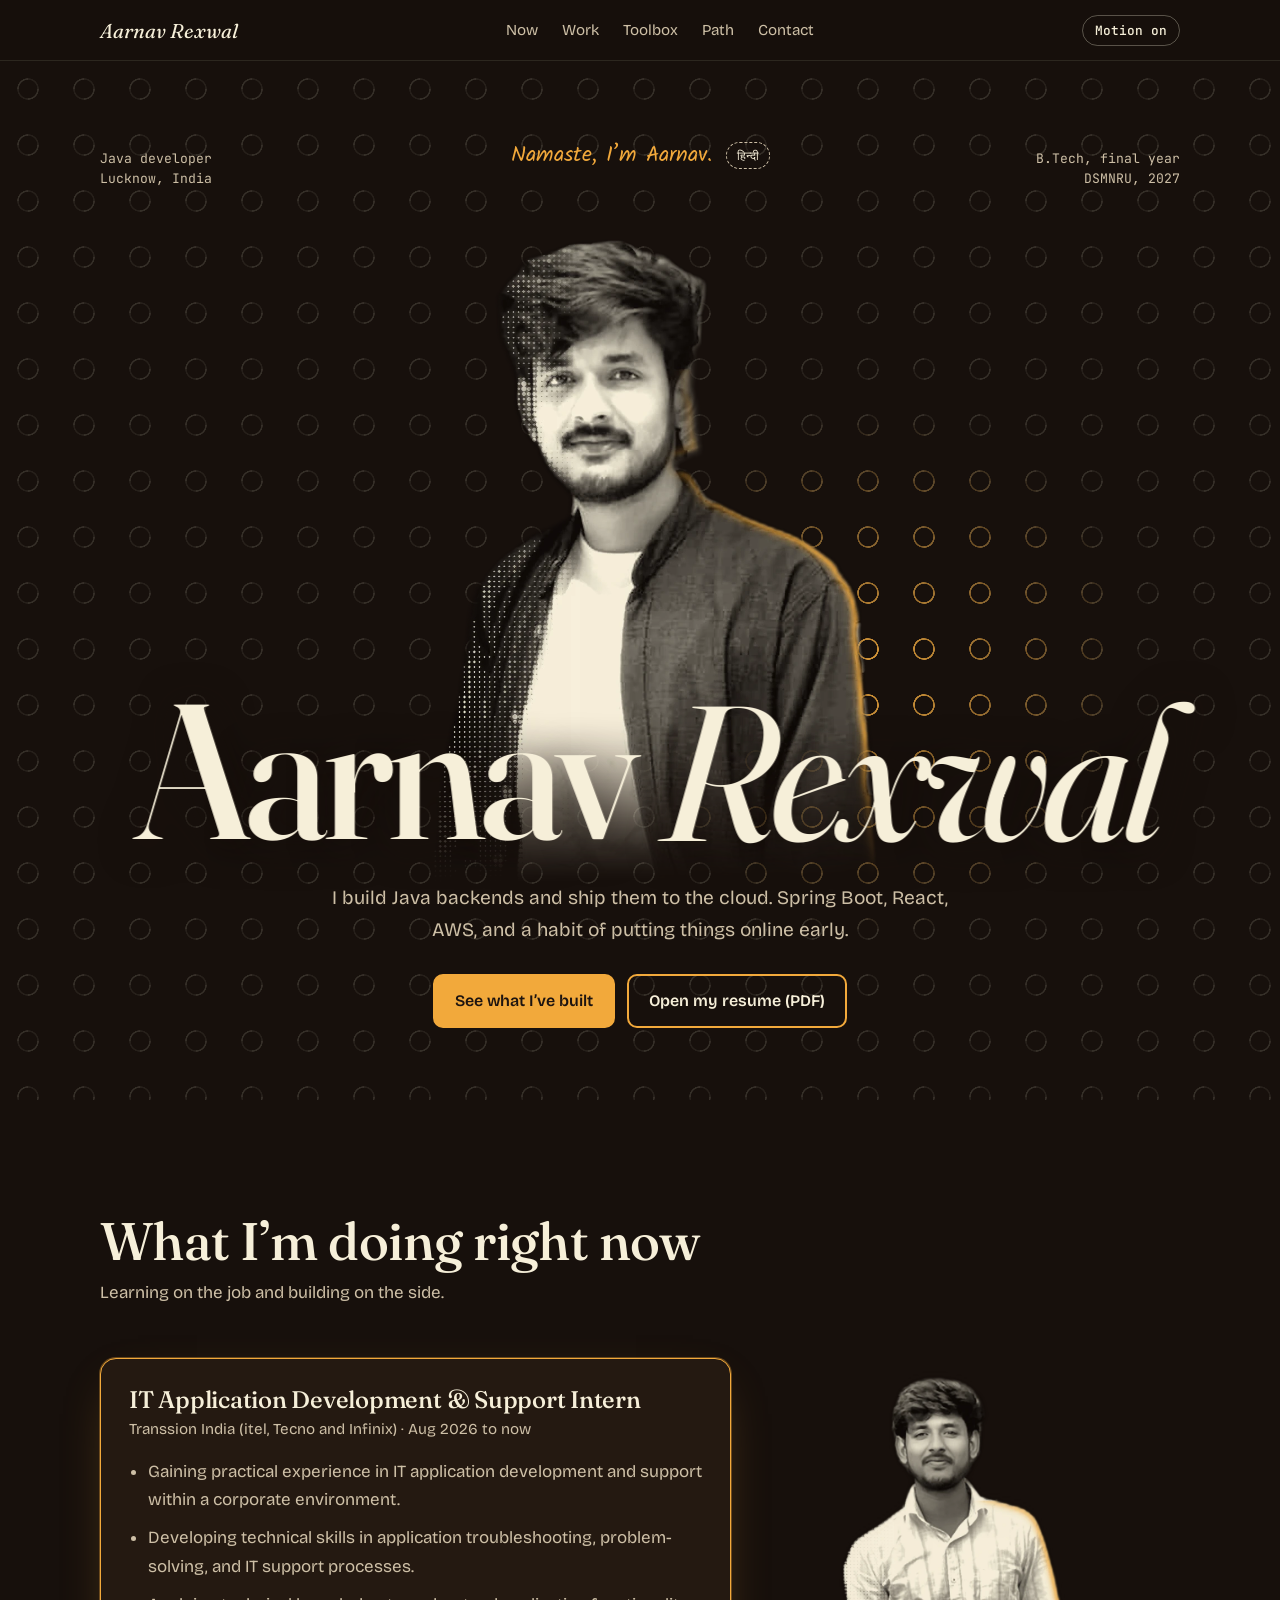
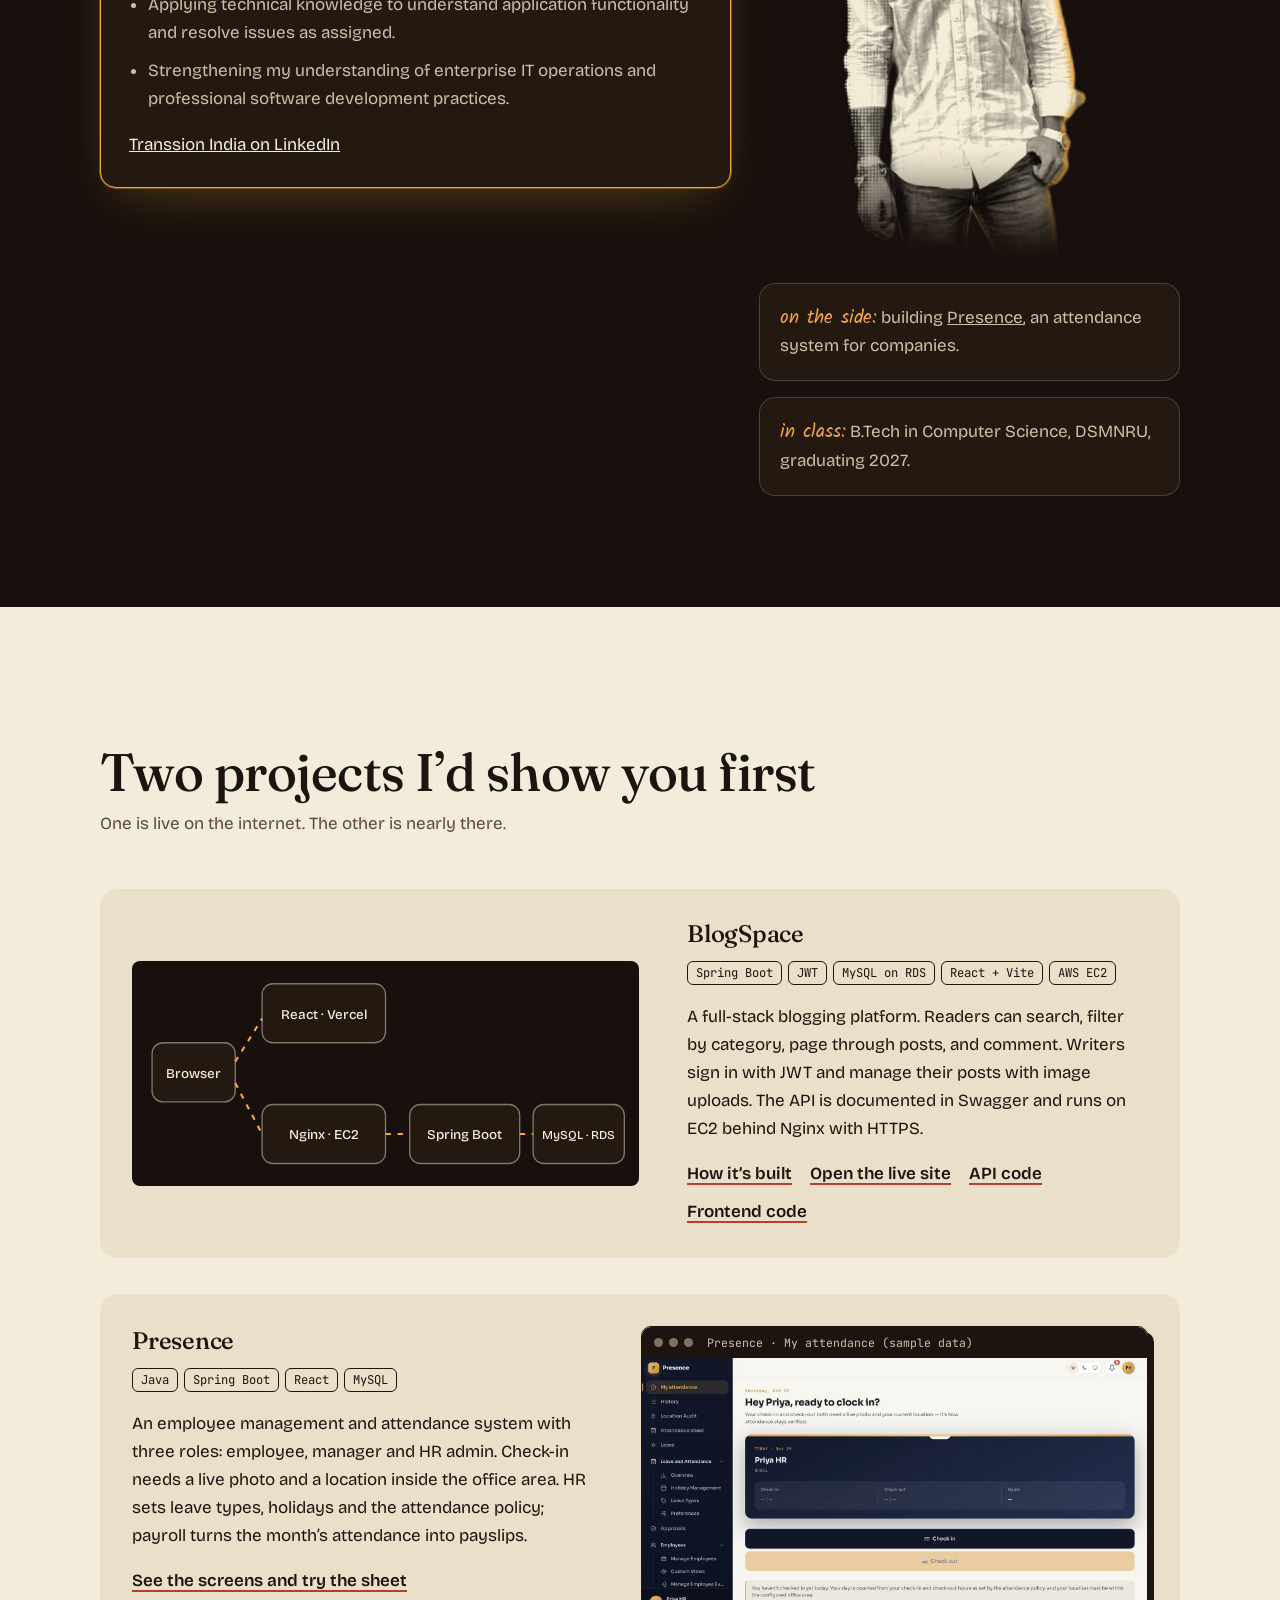
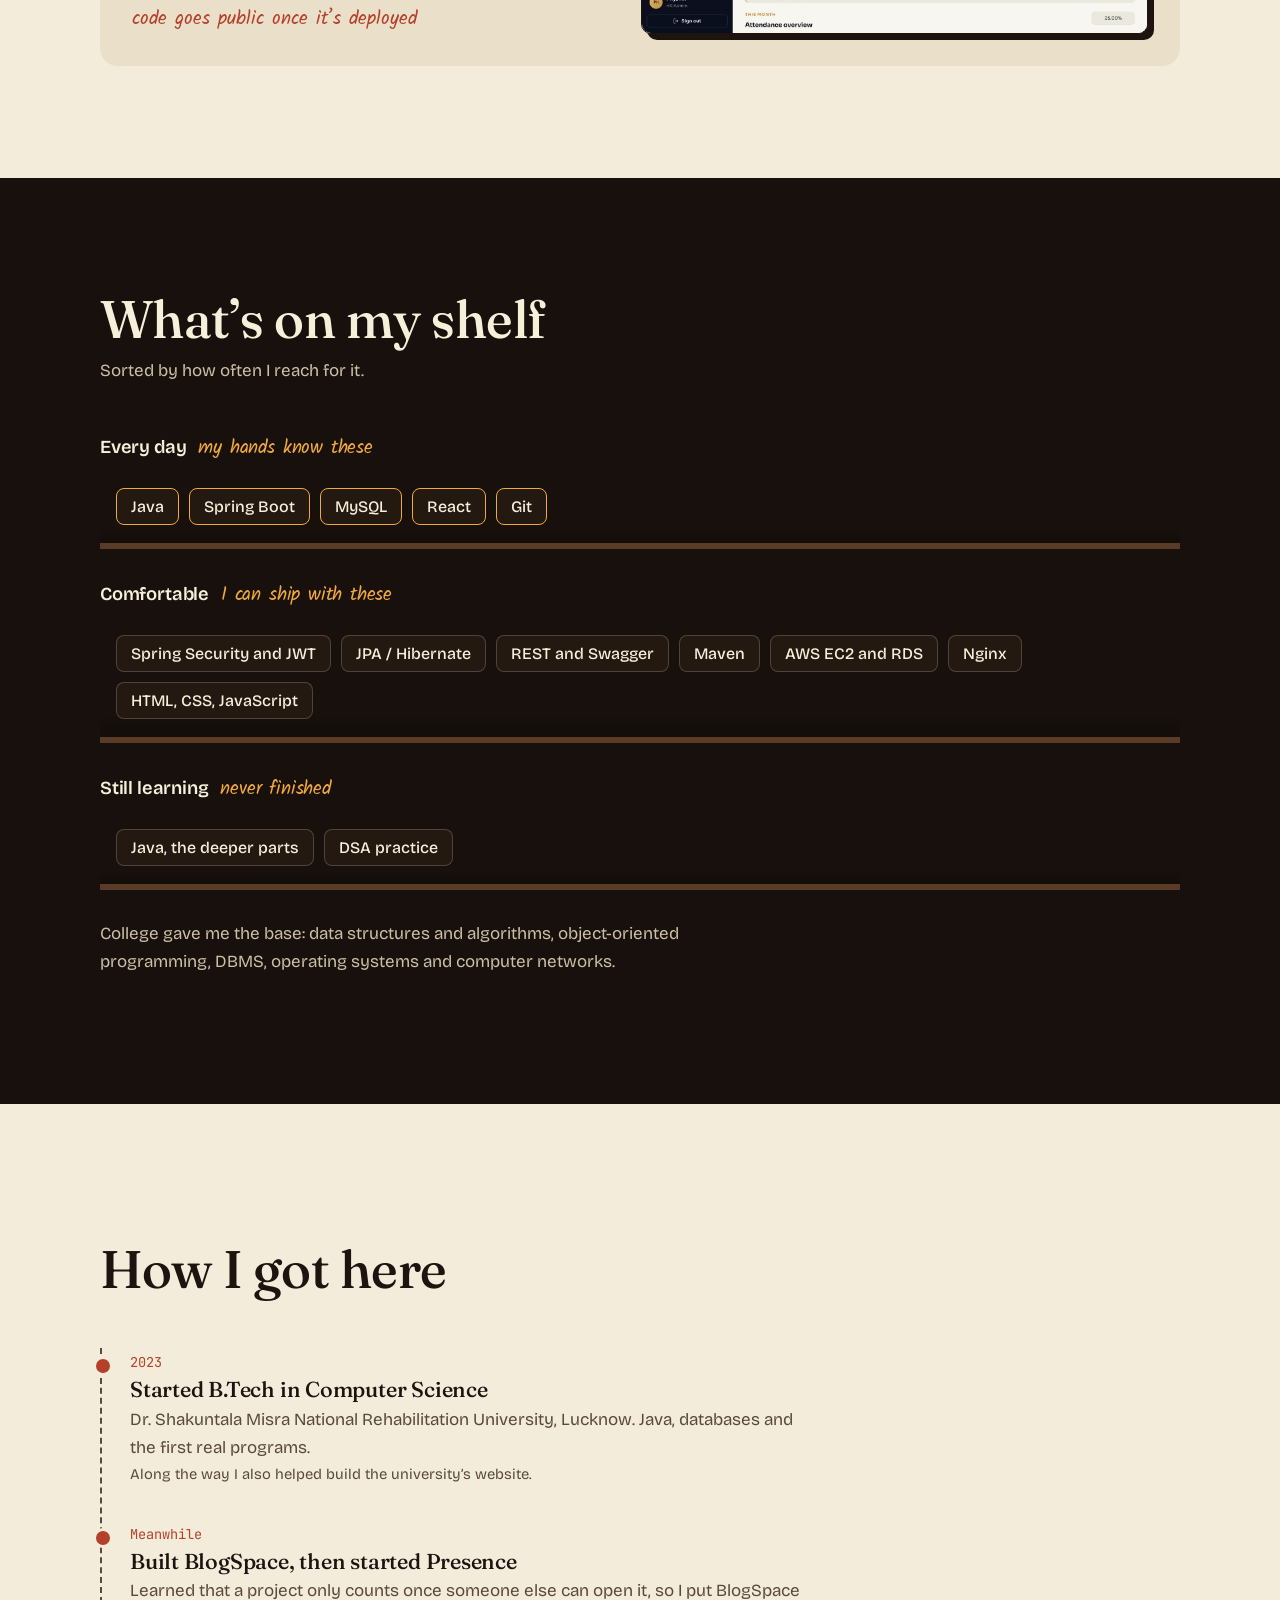
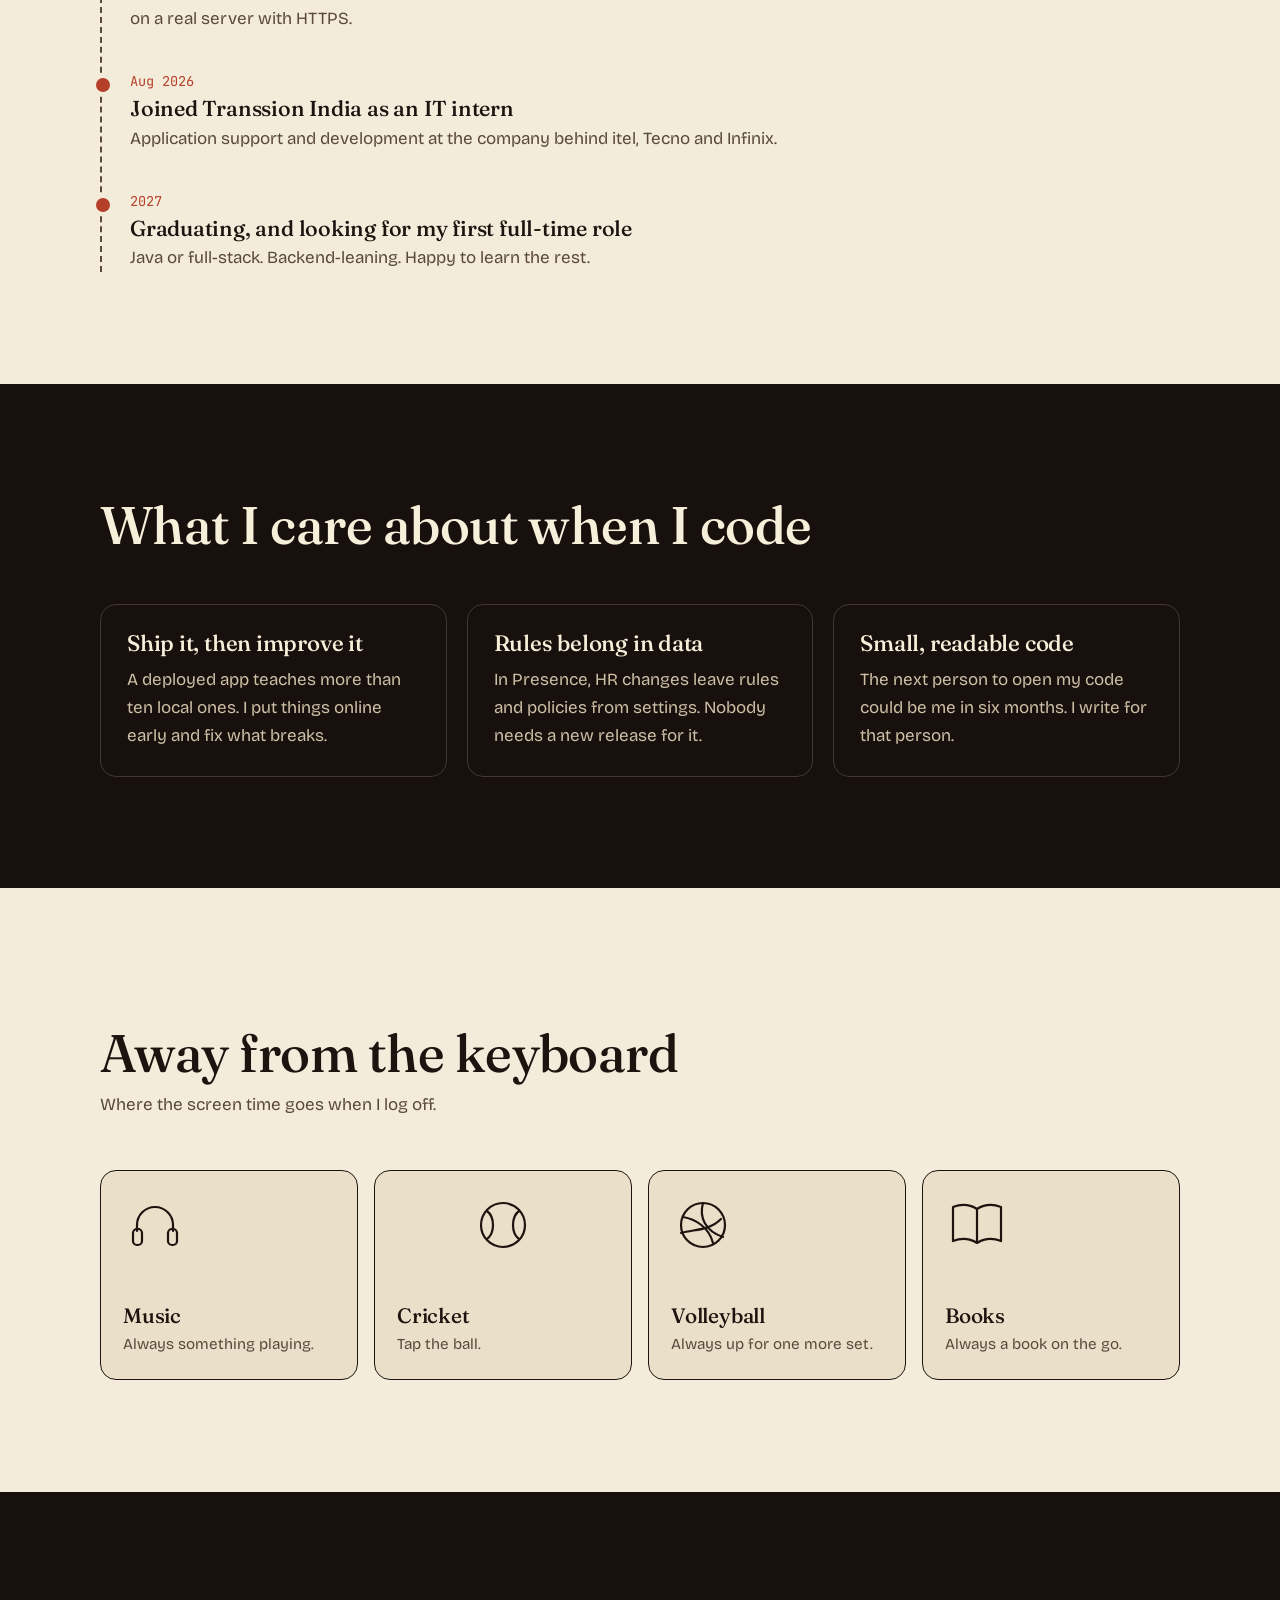
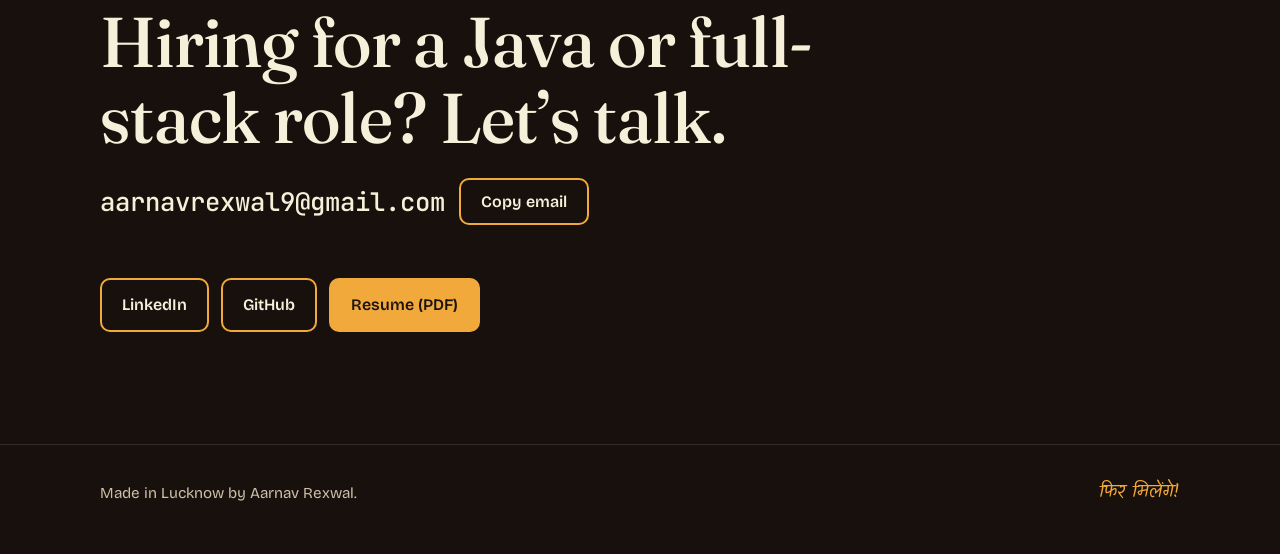
==== index.html @ 5008a2eb "Initial portfolio commit" ====
<!doctype html>
<html lang="en">
<head>
<meta charset="utf-8">
<meta name="viewport" content="width=device-width,initial-scale=1,viewport-fit=cover">
<title>Aarnav Rexwal, Java Developer</title>
<meta name="description" content="Aarnav Rexwal is a Java and Spring Boot developer from Lucknow. He builds full-stack apps, deploys them on AWS, and is interning at Transsion India.">
<meta name="theme-color" content="#17100C">
<meta property="og:title" content="Aarnav Rexwal, Java Developer">
<meta property="og:description" content="Java, Spring Boot and React. Builds things, then deploys them.">
<meta property="og:type" content="website">
<link rel="icon" href="assets/favicon.svg" type="image/svg+xml">
<link rel="preconnect" href="https://fonts.googleapis.com">
<link rel="preconnect" href="https://fonts.gstatic.com" crossorigin>
<link rel="stylesheet" href="https://fonts.googleapis.com/css2?family=Fraunces:ital,opsz,wght@0,9..144,400;0,9..144,500;0,9..144,600;1,9..144,400;1,9..144,500&family=Bricolage+Grotesque:opsz,wght@12..96,400;12..96,500;12..96,600&family=JetBrains+Mono:wght@400;500&family=Kalam:wght@400;700&family=Tiro+Devanagari+Hindi&display=swap">
<link rel="stylesheet" href="assets/css/style.css">
</head>
<body>
<a class="skip" href="#main">Skip to content</a>
<header class="nav">
  <div class="wrap">
    <a class="brand" href="#top">Aarnav Rexwal</a>
    <nav aria-label="Main"><ul>
      <li><a class="l" href="#now">Now</a></li>
      <li><a class="l" href="#work">Work</a></li>
      <li><a class="l" href="#toolbox">Toolbox</a></li>
      <li><a class="l" href="#path">Path</a></li>
      <li><a class="l" href="#contact">Contact</a></li>
    </ul></nav>
    <button class="switch" type="button" aria-pressed="false">Motion on</button>
  </div>
</header>

<main id="main">
<section class="hero" id="top">
  <div class="jaali" aria-hidden="true"></div>
  <div class="hero-in wrap">
    <p class="side l-side">Java developer<br>Lucknow, India</p>
    <p class="side r-side">B.Tech, final year<br>DSMNRU, 2027</p>
    <div class="greet">
      <span class="hand" id="greet" lang="en">Namaste, I’m Aarnav.</span>
      <button class="lang" type="button" aria-label="Switch greeting to Hindi">हिन्दी</button>
    </div>
    <div class="portrait"><img src="assets/img/hero.webp" width="1000" height="1300" alt="Black-and-gold portrait of Aarnav Rexwal, half in halftone dots" fetchpriority="high"></div>
    <h1 class="bigname"><span>Aarnav</span> <em>Rexwal</em></h1>
    <p class="lede">I build Java backends and ship them to the cloud. Spring Boot, React, AWS, and a habit of putting things online early.</p>
    <div class="cta">
      <a class="btn" href="#work">See what I’ve built</a>
      <a class="btn ghost" href="assets/Aarnav_Rexwal_Resume.pdf" target="_blank" rel="noopener">Open my resume (PDF)</a>
    </div>
  </div>
</section>

<section class="sec" id="now" aria-labelledby="now-h">
  <div class="wrap">
    <div class="sec-head rv"><h2 id="now-h">What I’m doing right now</h2><p>Learning on the job and building on the side.</p></div>
    <div class="now-grid">
      <article class="card hl rv">
        <h3>IT Application Development &amp; Support Intern</h3>
        <p class="meta">Transsion India (itel, Tecno and Infinix) · Aug 2026 to now</p>
        <ul>
          <li>Gaining practical experience in IT application development and support within a corporate environment.</li>
          <li>Developing technical skills in application troubleshooting, problem-solving, and IT support processes.</li>
          <li>Applying technical knowledge to understand application functionality and resolve issues as assigned.</li>
          <li>Strengthening my understanding of enterprise IT operations and professional software development practices.</li>
        </ul>
        <p style="margin:18px 0 0"><a href="https://www.linkedin.com/company/transsion-india/posts/" target="_blank" rel="noopener">Transsion India on LinkedIn</a></p>
      </article>
      <div class="small-notes">
        <figure class="photo-frame rv"><img src="assets/img/standing.webp" width="900" height="1206" loading="lazy" alt="Black-and-gold portrait of Aarnav in a white striped shirt, half in halftone dots"></figure>
        <div class="card rv"><p><span class="hand">on the side:</span> building <a href="work/presence.html">Presence</a>, an attendance system for companies.</p></div>
        <div class="card rv"><p><span class="hand">in class:</span> B.Tech in Computer Science, DSMNRU, graduating 2027.</p></div>
      </div>
    </div>
  </div>
</section>

<div class="edge" aria-hidden="true"></div>
<section class="sec paper" id="work" aria-labelledby="work-h" style="margin-top:-24px;padding-top:calc(clamp(64px,9vw,112px) + 24px)">
  <div class="wrap">
    <div class="sec-head rv"><h2 id="work-h">Two projects I’d show you first</h2><p>One is live on the internet. The other is nearly there.</p></div>
    <div class="work-list">
      <article class="proj rv">
        <div class="shot"><div class="diagram">
          <svg viewBox="0 0 360 150" role="img" aria-label="Request path: browser to Vercel, then Nginx on EC2, Spring Boot, MySQL on RDS" class="mini">
            <style>.mn rect{fill:#241911;stroke:#F6EFD9;stroke-opacity:.45}.mn text{fill:#F6EFD9;font:500 10px 'Bricolage Grotesque',sans-serif;text-anchor:middle}.mw{stroke:#F2A93B;stroke-width:1.6;fill:none;stroke-dasharray:4 5}</style>
            <g class="mn"><rect x="6" y="52" width="62" height="44" rx="8"/><text x="37" y="78">Browser</text>
            <rect x="88" y="8" width="92" height="44" rx="8"/><text x="134" y="34">React · Vercel</text>
            <rect x="88" y="98" width="92" height="44" rx="8"/><text x="134" y="124">Nginx · EC2</text>
            <rect x="198" y="98" width="82" height="44" rx="8"/><text x="239" y="124">Spring Boot</text>
            <rect x="290" y="98" width="68" height="44" rx="8"/><text x="324" y="124" style="font-size:9px">MySQL · RDS</text></g>
            <path class="mw" d="M68 66 L88 34 M68 82 L88 120 M180 120 L198 120 M280 120 L290 120"/>
          </svg></div></div>
        <div>
          <h3>BlogSpace</h3>
          <ul class="tags"><li>Spring Boot</li><li>JWT</li><li>MySQL on RDS</li><li>React + Vite</li><li>AWS EC2</li></ul>
          <p>A full-stack blogging platform. Readers can search, filter by category, page through posts, and comment. Writers sign in with JWT and manage their posts with image uploads. The API is documented in Swagger and runs on EC2 behind Nginx with HTTPS.</p>
          <div class="links"><a href="work/blogspace.html">How it’s built</a><a href="https://blog-app-frontend-chi-brown.vercel.app/" target="_blank" rel="noopener">Open the live site</a><a href="https://github.com/AarnavRexwal/Blog-app-apis" target="_blank" rel="noopener">API code</a><a href="https://github.com/AarnavRexwal/blog-app-frontend" target="_blank" rel="noopener">Frontend code</a></div>
        </div>
      </article>
      <article class="proj rv">
        <div class="shot"><div class="browser"><div class="bar"><i></i><i></i><i></i><span>Presence · My attendance (sample data)</span></div><img src="assets/img/presence-checkin.webp" width="1600" height="870" loading="lazy" alt="Presence attendance app: a dark navy check-in card with Check in and Check out buttons"></div></div>
        <div>
          <h3>Presence</h3>
          <ul class="tags"><li>Java</li><li>Spring Boot</li><li>React</li><li>MySQL</li></ul>
          <p>An employee management and attendance system with three roles: employee, manager and HR admin. Check-in needs a live photo and a location inside the office area. HR sets leave types, holidays and the attendance policy; payroll turns the month’s attendance into payslips.</p>
          <div class="links"><a href="work/presence.html">See the screens and try the sheet</a></div>
          <p class="hand" style="margin:12px 0 0">code goes public once it’s deployed</p>
        </div>
      </article>
    </div>
  </div>
</section>

<section class="sec" id="toolbox" aria-labelledby="tb-h">
  <div class="wrap">
    <div class="sec-head rv"><h2 id="tb-h">What’s on my shelf</h2><p>Sorted by how often I reach for it.</p></div>
    <div class="shelves">
      <div class="shelf daily rv"><h3>Every day <span class="hand">my hands know these</span></h3>
        <ul class="items"><li>Java</li><li>Spring Boot</li><li>MySQL</li><li>React</li><li>Git</li></ul></div>
      <div class="shelf rv"><h3>Comfortable <span class="hand">I can ship with these</span></h3>
        <ul class="items"><li>Spring Security and JWT</li><li>JPA / Hibernate</li><li>REST and Swagger</li><li>Maven</li><li>AWS EC2 and RDS</li><li>Nginx</li><li>HTML, CSS, JavaScript</li></ul></div>
      <div class="shelf rv"><h3>Still learning <span class="hand">never finished</span></h3>
        <ul class="items"><li>Java, the deeper parts</li><li>DSA practice</li></ul></div>
    </div>
    <p class="course rv">College gave me the base: data structures and algorithms, object-oriented programming, DBMS, operating systems and computer networks.</p>
  </div>
</section>

<div class="edge" aria-hidden="true"></div>
<section class="sec paper" id="path" aria-labelledby="path-h" style="margin-top:-24px;padding-top:calc(clamp(64px,9vw,112px) + 24px)">
  <div class="wrap">
    <div class="sec-head rv"><h2 id="path-h">How I got here</h2></div>
    <ol class="path rv">
      <li><span class="when">2023</span><h3>Started B.Tech in Computer Science</h3><p>Dr. Shakuntala Misra National Rehabilitation University, Lucknow. Java, databases and the first real programs.</p><p class="tiny">Along the way I also helped build the university’s website.</p></li>
      <li><span class="when">Meanwhile</span><h3>Built BlogSpace, then started Presence</h3><p>Learned that a project only counts once someone else can open it, so I put BlogSpace on a real server with HTTPS.</p></li>
      <li><span class="when">Aug 2026</span><h3>Joined Transsion India as an IT intern</h3><p>Application support and development at the company behind itel, Tecno and Infinix.</p></li>
      <li><span class="when">2027</span><h3>Graduating, and looking for my first full-time role</h3><p>Java or full-stack. Backend-leaning. Happy to learn the rest.</p></li>
    </ol>
  </div>
</section>

<section class="sec" aria-labelledby="care-h">
  <div class="wrap">
    <div class="sec-head rv"><h2 id="care-h">What I care about when I code</h2></div>
    <div class="beliefs">
      <div class="belief rv"><h3>Ship it, then improve it</h3><p>A deployed app teaches more than ten local ones. I put things online early and fix what breaks.</p></div>
      <div class="belief rv"><h3>Rules belong in data</h3><p>In Presence, HR changes leave rules and policies from settings. Nobody needs a new release for it.</p></div>
      <div class="belief rv"><h3>Small, readable code</h3><p>The next person to open my code could be me in six months. I write for that person.</p></div>
    </div>
  </div>
</section>

<div class="edge" aria-hidden="true"></div>
<section class="sec paper" aria-labelledby="bk-h" style="margin-top:-24px;padding-top:calc(clamp(64px,9vw,112px) + 24px)">
  <div class="wrap">
    <div class="sec-head rv"><h2 id="bk-h">Away from the keyboard</h2><p>Where the screen time goes when I log off.</p></div>
    <div class="tiles">
      <div class="tile rv"><svg viewBox="0 0 64 64" aria-hidden="true"><path d="M14 38v-6a18 18 0 0 1 36 0v6"/><rect x="10" y="36" width="9" height="16" rx="4"/><rect x="45" y="36" width="9" height="16" rx="4"/></svg><div><h3>Music</h3><p>Always something playing.</p></div></div>
      <div class="tile rv"><button class="ball" id="ball" type="button" aria-label="Play a shot"><svg viewBox="0 0 64 64" aria-hidden="true"><circle cx="32" cy="32" r="22"/><path d="M16 18c8 6 8 22 0 28M48 18c-8 6-8 22 0 28"/></svg></button><div><h3>Cricket</h3><p>Tap the ball. <span id="six-msg"></span></p></div></div>
      <div class="tile rv"><svg viewBox="0 0 64 64" aria-hidden="true"><circle cx="32" cy="32" r="22"/><path d="M12 24c12 2 26 10 30 26M32 10c-4 14 2 28 20 34M10 40c14-4 28-2 40-14"/></svg><div><h3>Volleyball</h3><p>Always up for one more set.</p></div></div>
      <div class="tile rv"><svg viewBox="0 0 64 64" aria-hidden="true"><path d="M8 14c8-3 16-3 24 2v34c-8-5-16-5-24-2zM56 14c-8-3-16-3-24 2v34c8-5 16-5 24-2z"/></svg><div><h3>Books</h3><p>Always a book on the go.</p></div></div>
    </div>
  </div>
</section>
<span class="six" aria-hidden="true"></span>

<section class="sec contact" id="contact" aria-labelledby="ct-h">
  <div class="wrap">
    <h2 id="ct-h" class="rv">Hiring for a Java or full-stack role? Let’s talk.</h2>
    <div class="mailrow rv"><span class="mail" id="mail">aarnavrexwal9@gmail.com</span><button class="btn ghost" id="copy-mail" type="button">Copy email</button></div>
    <p class="status" id="copy-status" role="status"></p>
    <div class="contact-links rv">
      <a class="btn ghost" href="https://www.linkedin.com/in/aarnav-rexwal-a05599411" target="_blank" rel="noopener">LinkedIn</a>
      <a class="btn ghost" href="https://github.com/AarnavRexwal" target="_blank" rel="noopener">GitHub</a>
      <a class="btn" href="assets/Aarnav_Rexwal_Resume.pdf" target="_blank" rel="noopener">Resume (PDF)</a>
    </div>
  </div>
</section>
</main>

<footer><div class="wrap"><span>Made in Lucknow by Aarnav Rexwal.</span><span class="hand" lang="hi">फिर मिलेंगे!</span></div></footer>
<script src="assets/js/main.js"></script>
</body>
</html>
---- assets/css/style.css ----
/* Aarnav Rexwal — portfolio. Lamp-lit jaali. */
:root{
  --night:#17100C; --night-2:#241911; --paper:#F4ECDB; --paper-2:#EADFC8;
  --ink:#1D1410; --ink-soft:#5A4A3E; --lamp:#F6EFD9; --lamp-soft:#CDBFA6;
  --marigold:#F2A93B; --brick:#B5402A;
  --f-display:"Fraunces",Georgia,serif;
  --f-body:"Bricolage Grotesque",system-ui,sans-serif;
  --f-mono:"JetBrains Mono",ui-monospace,monospace;
  --f-hand:"Kalam","Segoe Print",cursive;
  --gutter:max(20px,env(safe-area-inset-left,0px));
  --wrap:1120px;
  color-scheme:dark;
}
*{box-sizing:border-box}
html{scroll-behavior:smooth;-webkit-text-size-adjust:100%}
body{margin:0;background:var(--night);color:var(--lamp);font:400 1.0625rem/1.65 var(--f-body);-webkit-font-smoothing:antialiased;overflow-x:hidden}
img{max-width:100%;height:auto;display:block}
a{color:inherit}
:focus-visible{outline:3px solid var(--marigold);outline-offset:3px;border-radius:4px}
.skip{position:absolute;left:-999px;top:8px;background:var(--marigold);color:var(--ink);padding:8px 14px;z-index:99;border-radius:6px}
.skip:focus{left:8px}
.wrap{width:100%;max-width:var(--wrap);margin-inline:auto;padding-inline:var(--gutter)}
@view-transition{navigation:auto}

h1,h2,h3{font-family:var(--f-display);font-weight:500;line-height:1.08;margin:0;text-wrap:balance;letter-spacing:-.01em}
h2{font-size:clamp(2rem,4.6vw,3.3rem)}
h3{font-size:1.5rem}
p{margin:0 0 1em;max-width:62ch}
.hand{font-family:var(--f-hand);font-size:1.2rem;line-height:1.25;color:var(--marigold)}
.paper .hand{color:var(--brick)}
.mono{font-family:var(--f-mono);font-size:.84rem}

/* ---- nav ---- */
.nav{position:sticky;top:0;z-index:30;background:rgba(23,16,12,.82);backdrop-filter:blur(10px);-webkit-backdrop-filter:blur(10px);border-bottom:1px solid rgba(246,239,217,.1)}
.nav .wrap{display:flex;align-items:center;justify-content:space-between;gap:16px;min-height:60px;flex-wrap:wrap}
.brand{font-family:var(--f-display);font-size:1.25rem;text-decoration:none;font-style:italic}
.nav ul{display:flex;gap:4px 20px;list-style:none;margin:0;padding:0;flex-wrap:wrap}
.nav a.l{text-decoration:none;font-size:.95rem;color:var(--lamp-soft);padding:6px 2px;border-bottom:2px solid transparent}
.nav a.l:hover,.nav a.l[aria-current]{color:var(--lamp);border-color:var(--marigold)}
.switch{font:500 .8rem var(--f-mono);background:none;border:1px solid rgba(246,239,217,.3);color:var(--lamp);border-radius:99px;padding:6px 12px;cursor:pointer}
.switch[aria-pressed="true"]{background:var(--marigold);color:var(--ink);border-color:var(--marigold)}

/* ---- hero ---- */
.hero{position:relative;isolation:isolate;overflow:hidden;padding-block:clamp(40px,7vw,80px) clamp(40px,6vw,72px)}
.jaali{position:absolute;inset:0;z-index:-1;pointer-events:none;
  --x:70%;--y:35%;
  background-color:var(--night)}
.jaali::before,.jaali::after{content:"";position:absolute;inset:0;
  background-image:
   radial-gradient(circle at 50% 50%,transparent 0 9px,currentColor 9.5px 10.5px,transparent 11px),
   radial-gradient(circle at 0 0,transparent 0 9px,currentColor 9.5px 10.5px,transparent 11px),
   radial-gradient(circle at 100% 100%,transparent 0 9px,currentColor 9.5px 10.5px,transparent 11px);
  background-size:56px 56px;background-position:0 0,28px 28px,28px 28px}
.jaali::before{color:rgba(246,239,217,.07)}
.jaali::after{color:var(--marigold);opacity:.9;
  -webkit-mask-image:radial-gradient(260px circle at var(--x) var(--y),#000 0,transparent 100%);
  mask-image:radial-gradient(260px circle at var(--x) var(--y),#000 0,transparent 100%)}
.hero{min-height:min(100svh,920px)}
.hero-in{position:relative;display:flex;flex-direction:column;align-items:center;text-align:center}
.side{position:absolute;top:8px;margin:0;font:.82rem/1.5 var(--f-mono);color:var(--lamp-soft)}
.l-side{left:var(--gutter)}.r-side{right:var(--gutter);text-align:right}
.hero .greet{justify-content:center;margin:0 0 8px;position:relative;z-index:3}
.portrait{width:min(560px,78vw);margin-top:-6px;position:relative;z-index:1;opacity:0;animation:rise 1.4s ease .1s forwards}
.hero{--mx:0;--my:0}
.portrait{perspective:900px}
.portrait img{width:100%;height:auto;transform:translate3d(calc(var(--mx) * -22px),calc(var(--my) * -14px),0) rotateY(calc(var(--mx) * 7deg)) rotateX(calc(var(--my) * -5deg));transition:transform .35s cubic-bezier(.2,.7,.2,1);will-change:transform}
.bigname span,.bigname em{display:inline-block;transition:transform .35s cubic-bezier(.2,.7,.2,1);will-change:transform}
.bigname span{transform:translate3d(calc(var(--mx) * 26px),calc(var(--my) * 8px),0)}
.bigname em{transform:translate3d(calc(var(--mx) * 44px),calc(var(--my) * 12px),0)}
.nomotion .portrait img,.nomotion .bigname span,.nomotion .bigname em{transform:none;transition:none}
@keyframes rise{from{opacity:0;transform:translateY(24px) scale(.98)}to{opacity:1;transform:none}}
.bigname{position:relative;z-index:2;margin:calc(-1 * clamp(70px,17vw,240px)) 0 0;font-size:clamp(3.4rem,15vw,12.5rem);line-height:.9;font-weight:500;letter-spacing:-.035em;white-space:nowrap;text-shadow:0 4px 40px rgba(23,16,12,.7)}
.bigname em{font-style:italic;font-weight:400;color:var(--lamp)}
.hero .lede{margin:28px auto 0;max-width:34em;text-align:center}
.hero .cta{justify-content:center}
@media (max-width:640px){.side{display:none}.bigname{font-size:clamp(3rem,17vw,5rem);white-space:normal}}
.greet{display:flex;align-items:center;gap:14px;margin-bottom:22px;flex-wrap:wrap}
.greet .hand{font-size:1.4rem}
.lang{font:500 .78rem var(--f-mono);background:none;border:1px dashed var(--lamp-soft);color:var(--lamp);padding:4px 10px;border-radius:99px;cursor:pointer}
h1{font-size:clamp(2.6rem,7vw,5.2rem);margin-bottom:.35em}
.lede{font-size:1.2rem;color:var(--lamp-soft);max-width:34em}
.cta{display:flex;flex-wrap:wrap;gap:12px;margin-top:28px}
.btn{display:inline-flex;align-items:center;gap:8px;text-decoration:none;font-weight:600;padding:12px 20px;border-radius:10px;border:2px solid var(--marigold);background:var(--marigold);color:var(--ink);cursor:pointer;font-family:var(--f-body);font-size:1rem;transition:transform .15s}
.btn:hover{transform:translateY(-2px)}
.btn.ghost{background:transparent;color:var(--lamp)}
.btn.ghost:hover{background:rgba(242,169,59,.12)}
.paper .btn.ghost{color:var(--ink);border-color:var(--ink)}
.facts{margin-top:30px;display:flex;flex-wrap:wrap;gap:8px 22px;color:var(--lamp-soft);font-size:.95rem}
.facts span+span::before{content:"";display:inline-block;width:4px;height:4px;border-radius:50%;background:var(--marigold);margin-right:22px;vertical-align:middle;margin-left:-8px}

/* ---- sections ---- */
.sec{padding-block:clamp(64px,9vw,112px)}
.paper{background:var(--paper);color:var(--ink)}
.paper p{color:var(--ink)}
.sec-head{margin-bottom:clamp(28px,4vw,52px);display:flex;flex-direction:column;gap:10px}
.sec-head p{color:var(--lamp-soft);margin:0}
.paper .sec-head p{color:var(--ink-soft)}
.edge{height:24px;background:
  radial-gradient(circle at 12px 0,var(--paper) 11px,transparent 12px) 0 0/24px 24px repeat-x;margin-top:-1px}
.edge.up{transform:scaleY(-1)}

/* now */
.now-grid{display:grid;grid-template-columns:1.5fr 1fr;gap:28px;align-items:start}
.card{border:1px solid rgba(246,239,217,.18);border-radius:16px;padding:28px;background:var(--night-2)}
.card.hl{border-color:var(--marigold);box-shadow:0 0 0 1px rgba(242,169,59,.35),0 18px 50px -20px rgba(242,169,59,.35)}
.card h3{margin-bottom:4px}
.meta{color:var(--lamp-soft);font-size:.95rem;margin-bottom:16px}
.card ul{margin:0;padding-left:1.1em;color:var(--lamp-soft)}
.card li{margin-bottom:.6em}
.small-notes{display:flex;flex-direction:column;gap:16px}
.small-notes .card{padding:20px}
.small-notes p{margin:0;color:var(--lamp-soft)}
.photo-frame{margin:0;position:relative;max-width:380px}
.photo-frame img{width:100%;height:auto}

/* work */
.work-list{display:grid;gap:36px}
.proj>*{min-width:0}
.proj{display:grid;grid-template-columns:1.1fr 1fr;gap:clamp(20px,4vw,48px);align-items:center;background:var(--paper-2);border-radius:18px;padding:clamp(18px,3vw,32px)}
.proj:nth-child(even){grid-template-columns:1fr 1.1fr}
.proj:nth-child(even) .shot{order:2}
.browser{border-radius:10px;overflow:hidden;border:1.5px solid var(--ink);background:#fff;box-shadow:6px 6px 0 var(--ink);transition:transform .25s}
.browser:hover{transform:translate(-2px,-2px) rotate(-.4deg)}
.browser .bar{display:flex;gap:6px;align-items:center;padding:8px 12px;background:var(--ink);color:var(--lamp-soft);font:.72rem var(--f-mono)}
.browser .bar i{width:9px;height:9px;border-radius:50%;background:var(--lamp-soft);opacity:.55}
.browser .bar span{margin-left:8px;overflow:hidden;text-overflow:ellipsis;white-space:nowrap}
.browser img{width:100%}
.tags{display:flex;flex-wrap:wrap;gap:6px;margin:14px 0 18px;padding:0;list-style:none}
.tags li{font:.76rem var(--f-mono);border:1px solid var(--ink);border-radius:6px;padding:3px 8px}
.proj p{color:var(--ink)}
.links{display:flex;flex-wrap:wrap;gap:10px 18px}
.links a{font-weight:600;text-decoration-thickness:2px;text-underline-offset:4px;text-decoration-color:var(--brick)}
.diagram{background:var(--night);border-radius:8px;padding:12px}
.diagram svg{width:100%;height:auto;display:block}

/* toolbox */
.shelves{display:grid;gap:34px}
.shelf h3{font-size:1.15rem;font-family:var(--f-body);font-weight:600;margin-bottom:12px;display:flex;align-items:baseline;gap:12px;flex-wrap:wrap}
.shelf h3 .hand{font-weight:400}
.items{display:flex;flex-wrap:wrap;gap:10px;padding:16px 16px 18px;border-bottom:6px solid #5a3b25;background:linear-gradient(#0000 80%,rgba(0,0,0,.18));margin:0;list-style:none}
.items li{font:500 1rem var(--f-body);padding:8px 14px;border-radius:8px;background:var(--night-2);border:1px solid rgba(246,239,217,.2);transition:transform .2s,border-color .2s}
.items li:hover{transform:translateY(-4px) rotate(-1.5deg);border-color:var(--marigold)}
.shelf.daily .items li{border-color:var(--marigold)}
.course{margin-top:30px;color:var(--lamp-soft)}

/* path */
.path{list-style:none;margin:0;padding:0 0 0 28px;border-left:2px dashed var(--ink-soft);display:grid;gap:34px;max-width:720px}
.path li{position:relative}
.path li::before{content:"";position:absolute;left:-37px;top:8px;width:14px;height:14px;border-radius:50%;background:var(--brick);border:3px solid var(--paper)}
.path .when{font:.85rem var(--f-mono);color:var(--brick)}
.path h3{font-size:1.35rem;margin:2px 0 4px}
.path p{margin:0;color:var(--ink-soft)}
.path .tiny{font-size:.92rem}

/* beliefs */
.beliefs{display:grid;grid-template-columns:repeat(3,1fr);gap:20px}
.belief{padding:26px;border-radius:16px;border:1px solid rgba(246,239,217,.18)}
.belief:nth-child(2){transform:translateY(18px)}
.belief h3{font-size:1.4rem;margin-bottom:10px}
.belief p{color:var(--lamp-soft);margin:0}

/* beyond */
.tiles{display:grid;grid-template-columns:repeat(4,1fr);gap:16px}
.tile{background:var(--paper-2);border-radius:16px;padding:22px;min-height:210px;display:flex;flex-direction:column;justify-content:space-between;border:1.5px solid var(--ink);transition:transform .25s}
.tile:hover{transform:rotate(-1.2deg) translateY(-4px)}
.tile svg{width:64px;height:64px;stroke:var(--ink);fill:none;stroke-width:2.2;stroke-linecap:round;stroke-linejoin:round}
.tile h3{font-size:1.3rem;margin:10px 0 4px}
.tile p{margin:0;font-size:.95rem;color:var(--ink-soft)}
.ball{cursor:pointer;background:none;border:0;padding:0;font:inherit}
.six{position:fixed;left:0;top:0;width:28px;height:28px;border-radius:50%;background:var(--brick);border:2px solid #fff3;pointer-events:none;z-index:60;opacity:0}

/* contact */
.contact h2{font-size:clamp(2.2rem,6vw,4.4rem)}
.mailrow{display:flex;flex-wrap:wrap;align-items:center;gap:14px;margin:22px 0 10px}
.mail{font:500 clamp(1.1rem,3vw,1.6rem) var(--f-mono);user-select:all;word-break:break-all}
.status{min-height:1.5em;color:var(--marigold);font-size:.95rem}
.contact-links{display:flex;flex-wrap:wrap;gap:12px;margin-top:20px}
footer{padding:36px 0 48px;border-top:1px solid rgba(246,239,217,.12);color:var(--lamp-soft);font-size:.95rem}
footer .wrap{display:flex;justify-content:space-between;gap:12px;flex-wrap:wrap}
footer .hand{font-size:1.15rem}

/* case-study pages */
.case-hero{padding-block:clamp(40px,7vw,80px) 40px}
.case-hero h1{font-size:clamp(2.4rem,6vw,4.2rem)}
.back{display:inline-block;margin-bottom:22px;color:var(--lamp-soft);text-decoration-color:var(--marigold);text-underline-offset:4px}
.case-meta{display:grid;grid-template-columns:repeat(auto-fit,minmax(170px,1fr));gap:18px;margin-top:30px;padding-top:22px;border-top:1px solid rgba(246,239,217,.15)}
.case-meta dt{color:var(--lamp-soft);font-size:.9rem}
.case-meta dd{margin:2px 0 0;font-weight:600}
.prose{max-width:68ch}
.prose h2{font-size:clamp(1.7rem,3.4vw,2.4rem);margin:0 0 14px}
.rule-list{list-style:none;margin:0;padding:0;display:grid;gap:12px;max-width:760px}
.rule-list li{padding:14px 18px;border-left:4px solid var(--brick);background:var(--paper-2);border-radius:0 10px 10px 0}
.rule-list b{display:block}
.shots{display:grid;gap:44px}
.shots figure{margin:0}
.shots figcaption{margin-top:12px;color:var(--ink-soft);max-width:62ch}
.paper .shots figcaption b{color:var(--ink)}
.sheet{background:var(--night-2);border:1px solid rgba(246,239,217,.2);border-radius:14px;padding:22px;max-width:760px}
.sheet h3{font-size:1.25rem;margin-bottom:4px}
.sheet .meta{margin-bottom:14px}
.sheet-tools{display:flex;gap:10px;flex-wrap:wrap;margin-bottom:14px}
.grid-wrap{overflow-x:auto}
table.att{border-collapse:collapse;width:100%;min-width:560px;font-size:.9rem}
.att th,.att td{padding:8px 6px;text-align:center;border-bottom:1px solid rgba(246,239,217,.1)}
.att th:first-child,.att td:first-child{text-align:left;padding-left:0}
.cell{width:34px;height:34px;border-radius:8px;border:1.5px solid rgba(246,239,217,.3);background:none;color:var(--lamp);font:600 .8rem var(--f-mono);cursor:pointer}
.cell[data-s="P"]{background:#2f6b45;border-color:#2f6b45}
.cell[data-s="A"]{background:var(--brick);border-color:var(--brick)}
.cell[data-s="L"]{background:var(--marigold);border-color:var(--marigold);color:var(--ink)}
.cell[data-s="H"]{background:#3b4a63;border-color:#3b4a63}
.sum{margin-top:14px;color:var(--lamp-soft);font-size:.95rem}
.legend{margin-top:6px;font-size:.88rem;color:var(--lamp-soft)}
.arch-diagram{background:var(--night);border-radius:14px;padding:clamp(12px,3vw,26px)}
.arch-diagram svg{width:100%;height:auto}
.node rect{fill:var(--night-2);stroke:rgba(246,239,217,.4);stroke-width:1.5}
.node text{fill:var(--lamp);font:500 14px var(--f-body)}
.node .sub{fill:var(--lamp-soft);font:11px var(--f-mono)}
.wire{stroke:var(--marigold);stroke-width:2;fill:none;stroke-dasharray:5 6}
.dot{fill:var(--marigold)}
.next-case{display:block;text-decoration:none;padding:26px;border-radius:16px;border:1px solid rgba(246,239,217,.2);margin-top:20px}
.next-case:hover{border-color:var(--marigold)}

/* scroll reveal: only the arch + a quiet fade on key blocks */
.rv{opacity:0;transform:translateY(14px);transition:opacity .7s ease,transform .7s ease}
.rv.in{opacity:1;transform:none}
.nomotion .rv{opacity:1;transform:none;transition:none}
.nomotion .portrait{animation:none;opacity:1}
.nomotion .jaali::after{opacity:.55}
.nomotion *{scroll-behavior:auto!important}
@media (prefers-reduced-motion:reduce){
  .rv{opacity:1;transform:none;transition:none}
  html{scroll-behavior:auto}
  .portrait{animation:none;opacity:1}
  .portrait img,.bigname span,.bigname em{transform:none!important;transition:none}
}

@media (max-width:860px){
  .now-grid,.proj,.proj:nth-child(even){grid-template-columns:1fr}
  .proj:nth-child(even) .shot{order:0}
  .beliefs{grid-template-columns:1fr}.belief:nth-child(2){transform:none}
  .tiles{grid-template-columns:repeat(2,1fr)}
}
@media (max-width:480px){.tiles{grid-template-columns:1fr}.nav ul{gap:2px 14px}}
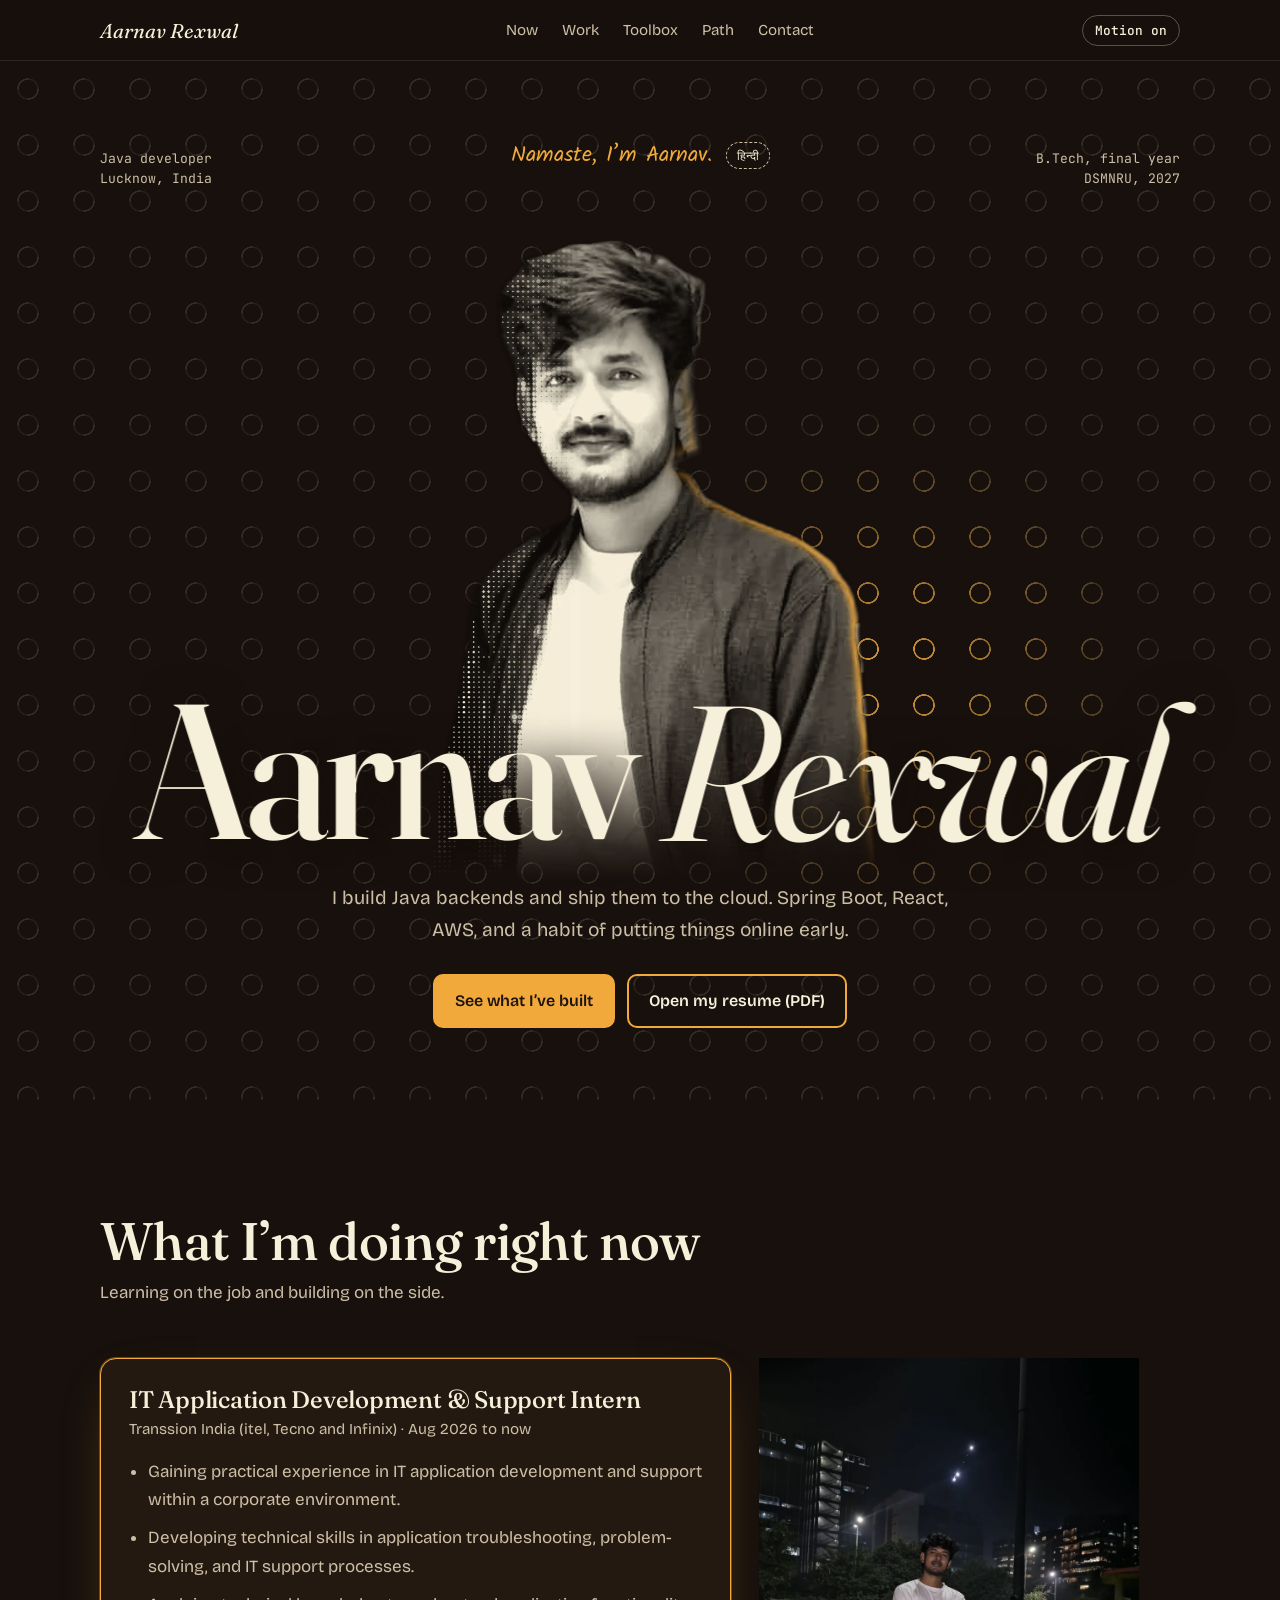
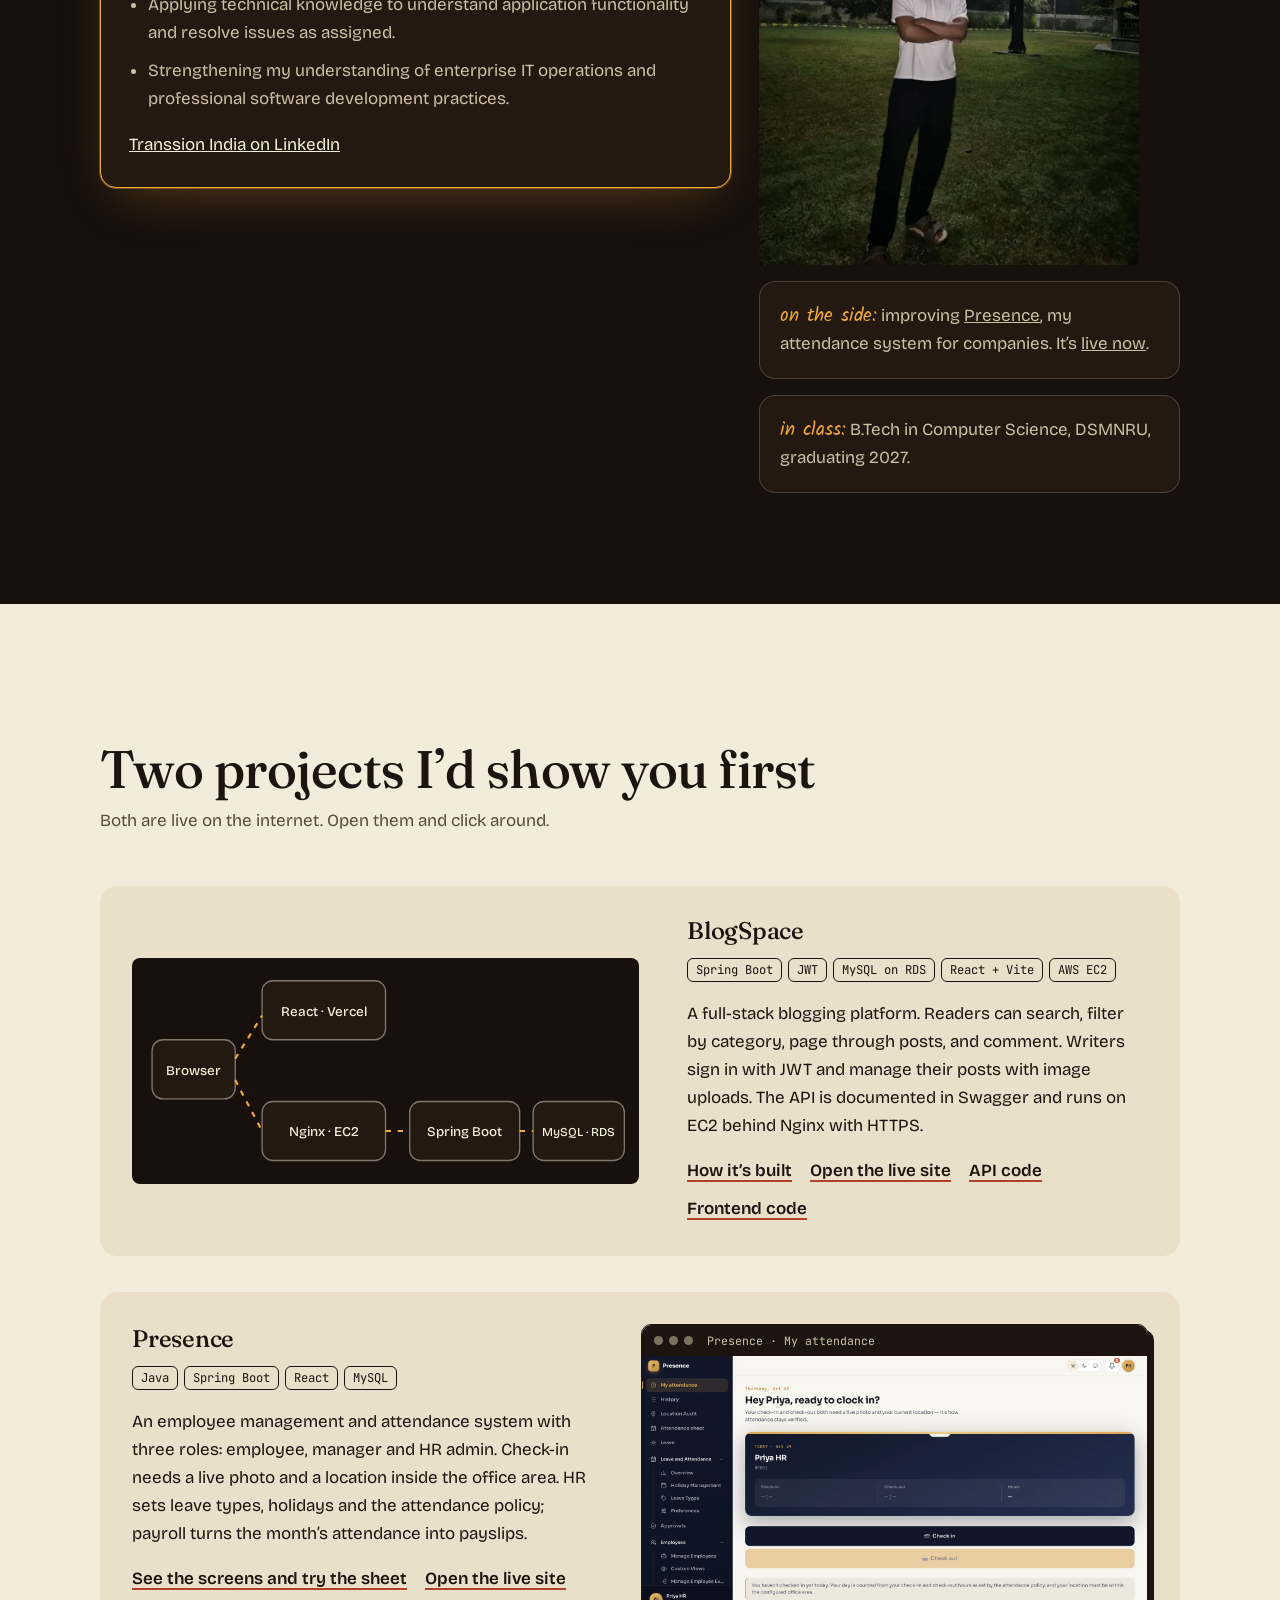
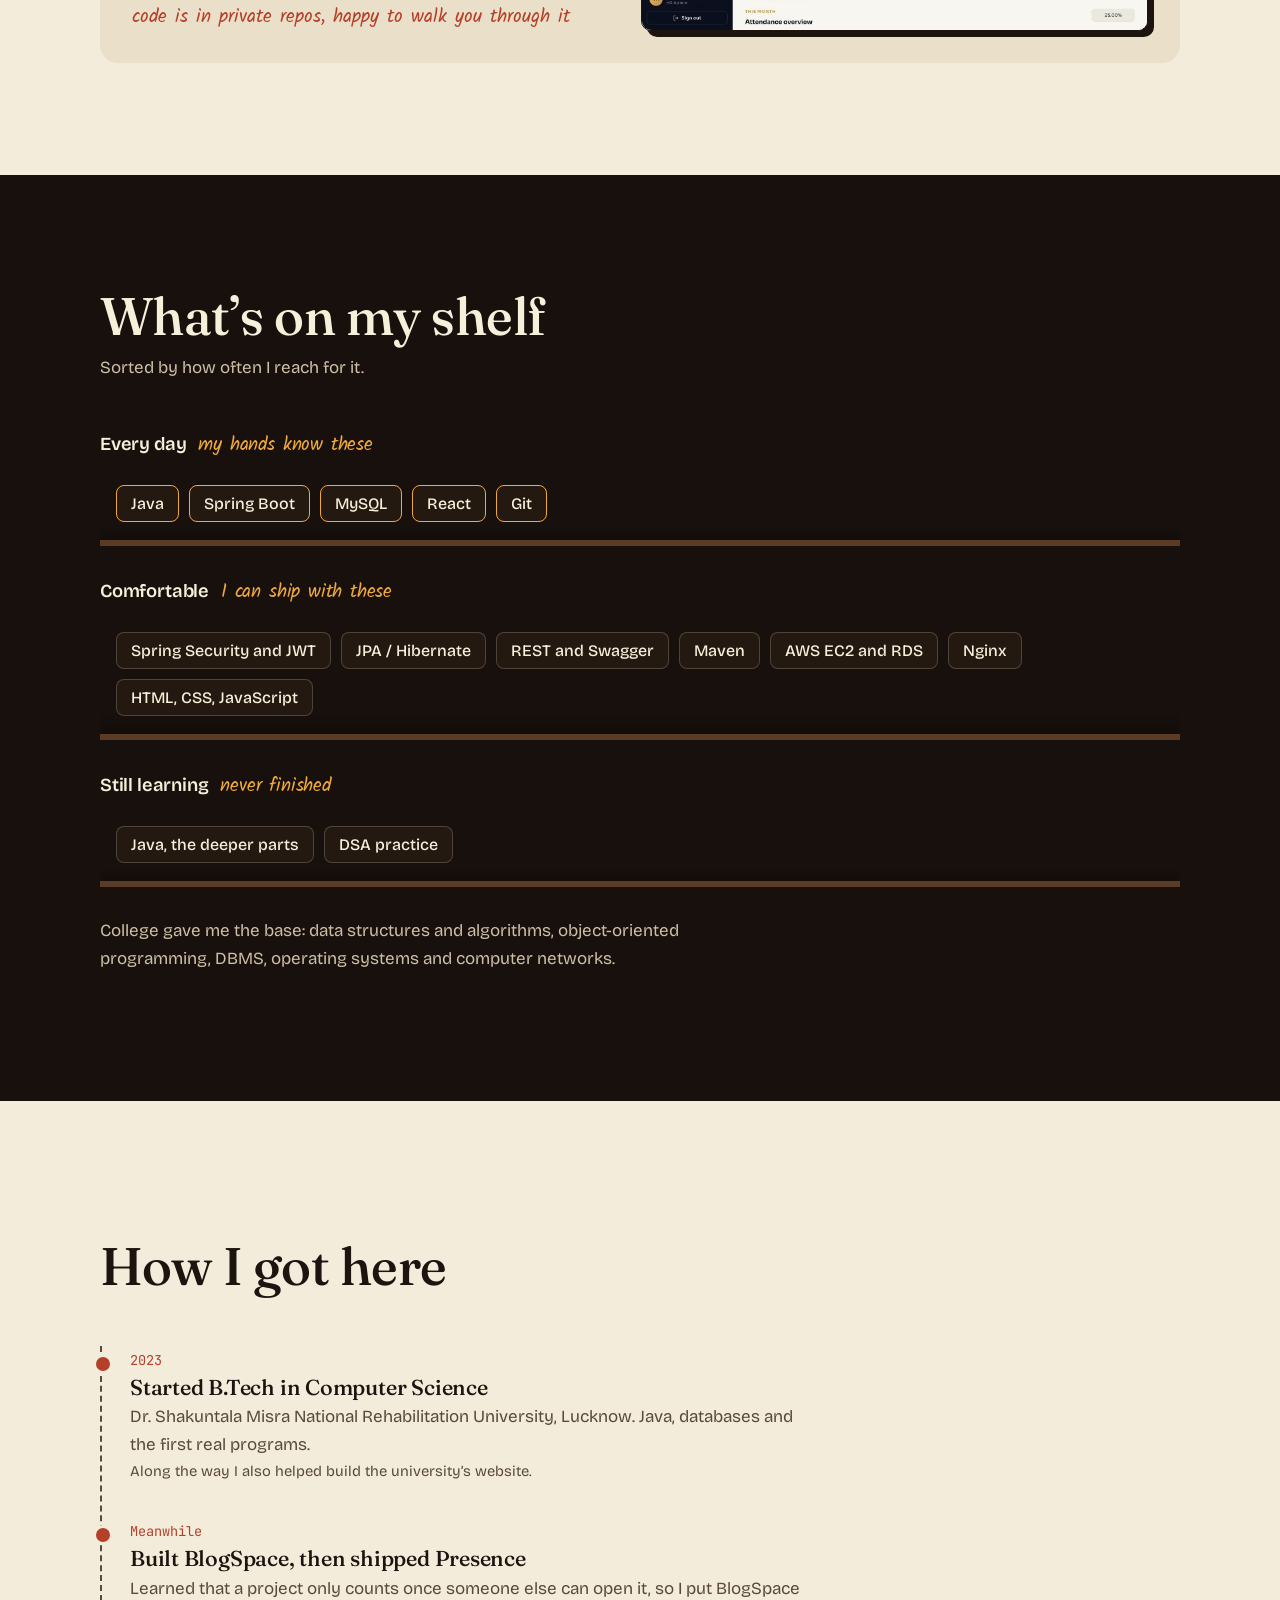
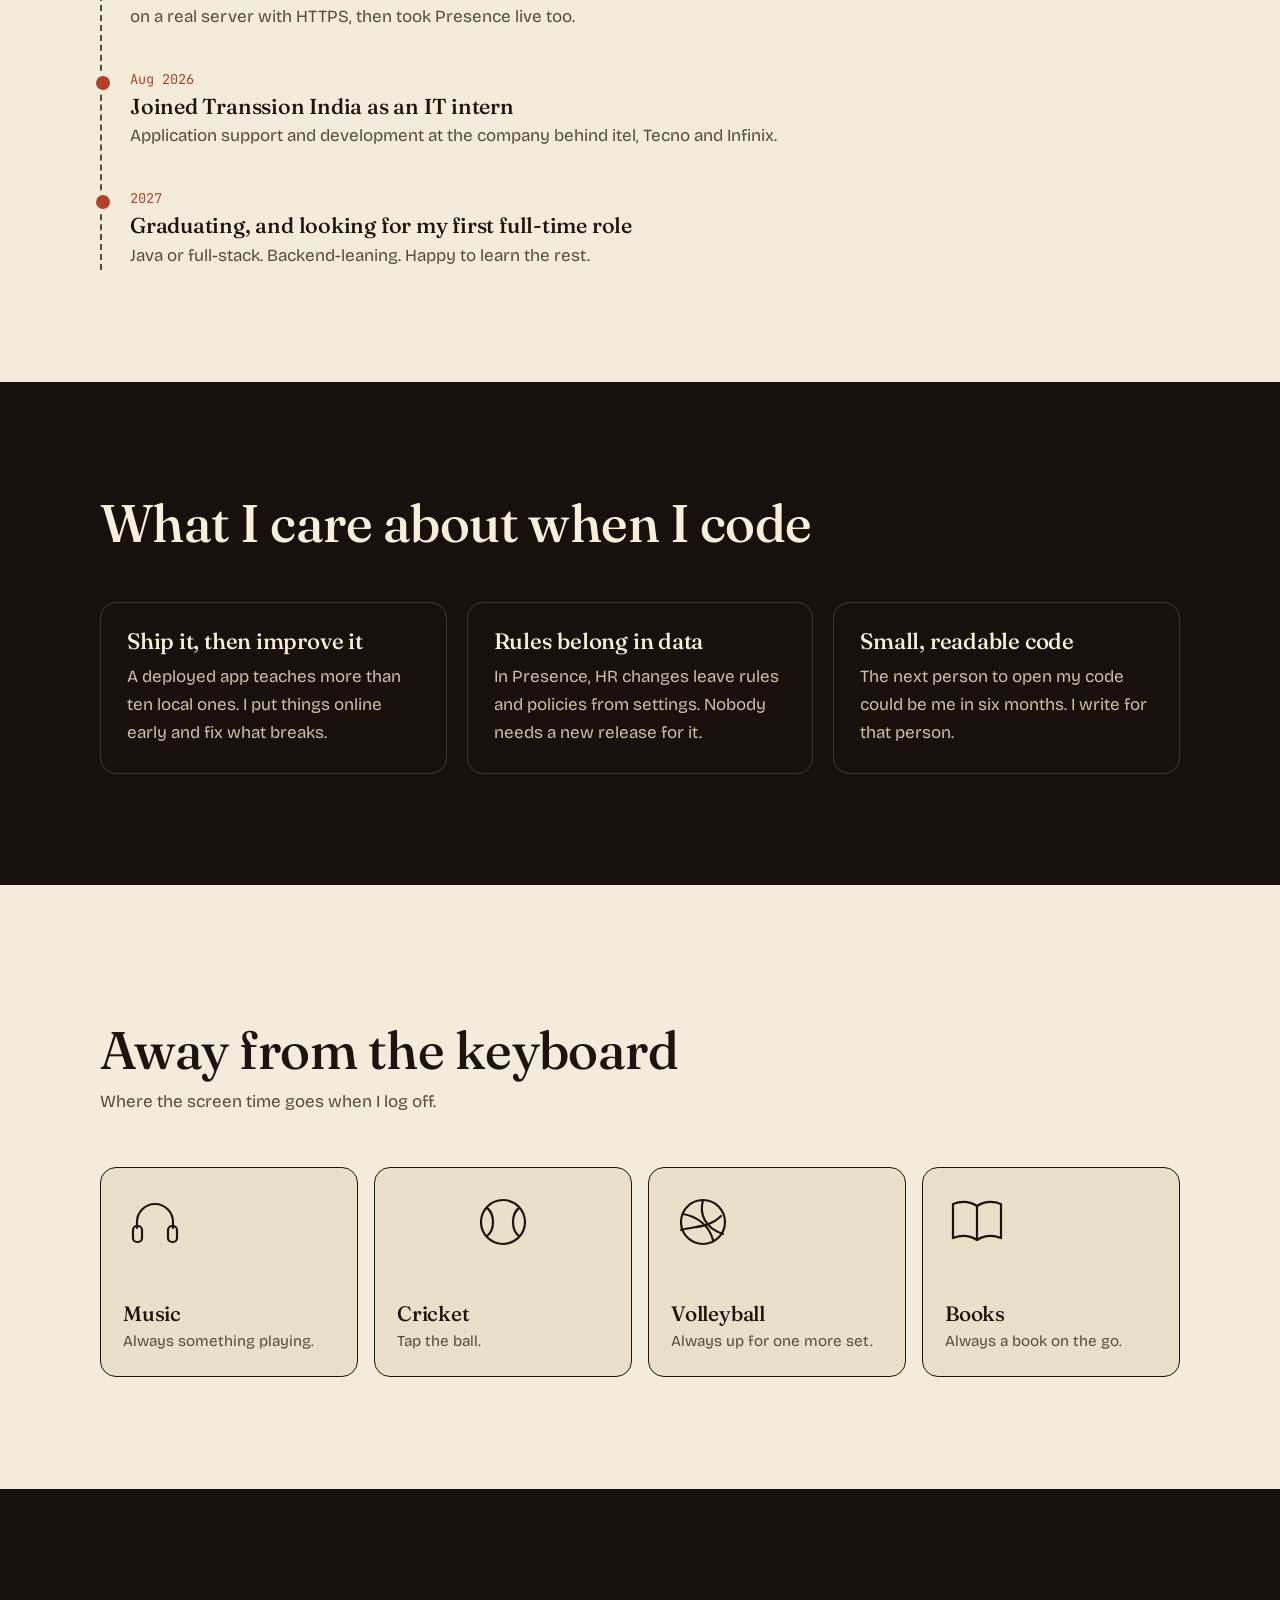
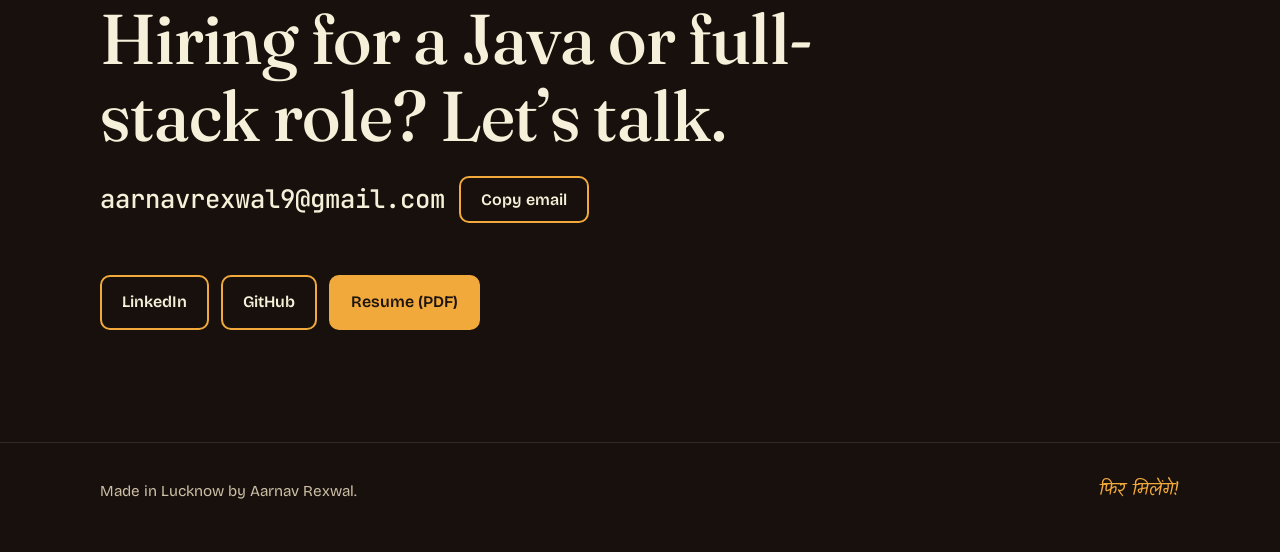
==== commit a220a168: "Mark Presence as live and update portrait - Link the live Presence site from the home card, side not" ====
--- a/index.html
+++ b/index.html
@@ -67,8 +67,8 @@
         <p style="margin:18px 0 0"><a href="https://www.linkedin.com/company/transsion-india/posts/" target="_blank" rel="noopener">Transsion India on LinkedIn</a></p>
       </article>
       <div class="small-notes">
-        <figure class="photo-frame rv"><img src="assets/img/standing.webp" width="900" height="1206" loading="lazy" alt="Black-and-gold portrait of Aarnav in a white striped shirt, half in halftone dots"></figure>
-        <div class="card rv"><p><span class="hand">on the side:</span> building <a href="work/presence.html">Presence</a>, an attendance system for companies.</p></div>
+        <figure class="photo-frame rv"><img src="assets/img/standing.webp" width="900" height="1200" loading="lazy" alt="Aarnav standing with arms crossed in a white T-shirt on a lawn at night, city buildings lit up behind him"></figure>
+        <div class="card rv"><p><span class="hand">on the side:</span> improving <a href="work/presence.html">Presence</a>, my attendance system for companies. It’s <a href="https://hrms-fronted-two.vercel.app" target="_blank" rel="noopener">live now</a>.</p></div>
         <div class="card rv"><p><span class="hand">in class:</span> B.Tech in Computer Science, DSMNRU, graduating 2027.</p></div>
       </div>
     </div>
@@ -78,7 +78,7 @@
 <div class="edge" aria-hidden="true"></div>
 <section class="sec paper" id="work" aria-labelledby="work-h" style="margin-top:-24px;padding-top:calc(clamp(64px,9vw,112px) + 24px)">
   <div class="wrap">
-    <div class="sec-head rv"><h2 id="work-h">Two projects I’d show you first</h2><p>One is live on the internet. The other is nearly there.</p></div>
+    <div class="sec-head rv"><h2 id="work-h">Two projects I’d show you first</h2><p>Both are live on the internet. Open them and click around.</p></div>
     <div class="work-list">
       <article class="proj rv">
         <div class="shot"><div class="diagram">
@@ -99,13 +99,13 @@
         </div>
       </article>
       <article class="proj rv">
-        <div class="shot"><div class="browser"><div class="bar"><i></i><i></i><i></i><span>Presence · My attendance (sample data)</span></div><img src="assets/img/presence-checkin.webp" width="1600" height="870" loading="lazy" alt="Presence attendance app: a dark navy check-in card with Check in and Check out buttons"></div></div>
+        <div class="shot"><div class="browser"><div class="bar"><i></i><i></i><i></i><span>Presence · My attendance</span></div><img src="assets/img/presence-checkin.webp" width="1600" height="870" loading="lazy" alt="Presence attendance app: a dark navy check-in card with Check in and Check out buttons"></div></div>
         <div>
           <h3>Presence</h3>
           <ul class="tags"><li>Java</li><li>Spring Boot</li><li>React</li><li>MySQL</li></ul>
           <p>An employee management and attendance system with three roles: employee, manager and HR admin. Check-in needs a live photo and a location inside the office area. HR sets leave types, holidays and the attendance policy; payroll turns the month’s attendance into payslips.</p>
-          <div class="links"><a href="work/presence.html">See the screens and try the sheet</a></div>
-          <p class="hand" style="margin:12px 0 0">code goes public once it’s deployed</p>
+          <div class="links"><a href="work/presence.html">See the screens and try the sheet</a><a href="https://hrms-fronted-two.vercel.app" target="_blank" rel="noopener">Open the live site</a></div>
+          <p class="hand" style="margin:12px 0 0">code is in private repos, happy to walk you through it</p>
         </div>
       </article>
     </div>
@@ -133,7 +133,7 @@
     <div class="sec-head rv"><h2 id="path-h">How I got here</h2></div>
     <ol class="path rv">
       <li><span class="when">2023</span><h3>Started B.Tech in Computer Science</h3><p>Dr. Shakuntala Misra National Rehabilitation University, Lucknow. Java, databases and the first real programs.</p><p class="tiny">Along the way I also helped build the university’s website.</p></li>
-      <li><span class="when">Meanwhile</span><h3>Built BlogSpace, then started Presence</h3><p>Learned that a project only counts once someone else can open it, so I put BlogSpace on a real server with HTTPS.</p></li>
+      <li><span class="when">Meanwhile</span><h3>Built BlogSpace, then shipped Presence</h3><p>Learned that a project only counts once someone else can open it, so I put BlogSpace on a real server with HTTPS, then took Presence live too.</p></li>
       <li><span class="when">Aug 2026</span><h3>Joined Transsion India as an IT intern</h3><p>Application support and development at the company behind itel, Tecno and Infinix.</p></li>
       <li><span class="when">2027</span><h3>Graduating, and looking for my first full-time role</h3><p>Java or full-stack. Backend-leaning. Happy to learn the rest.</p></li>
     </ol>
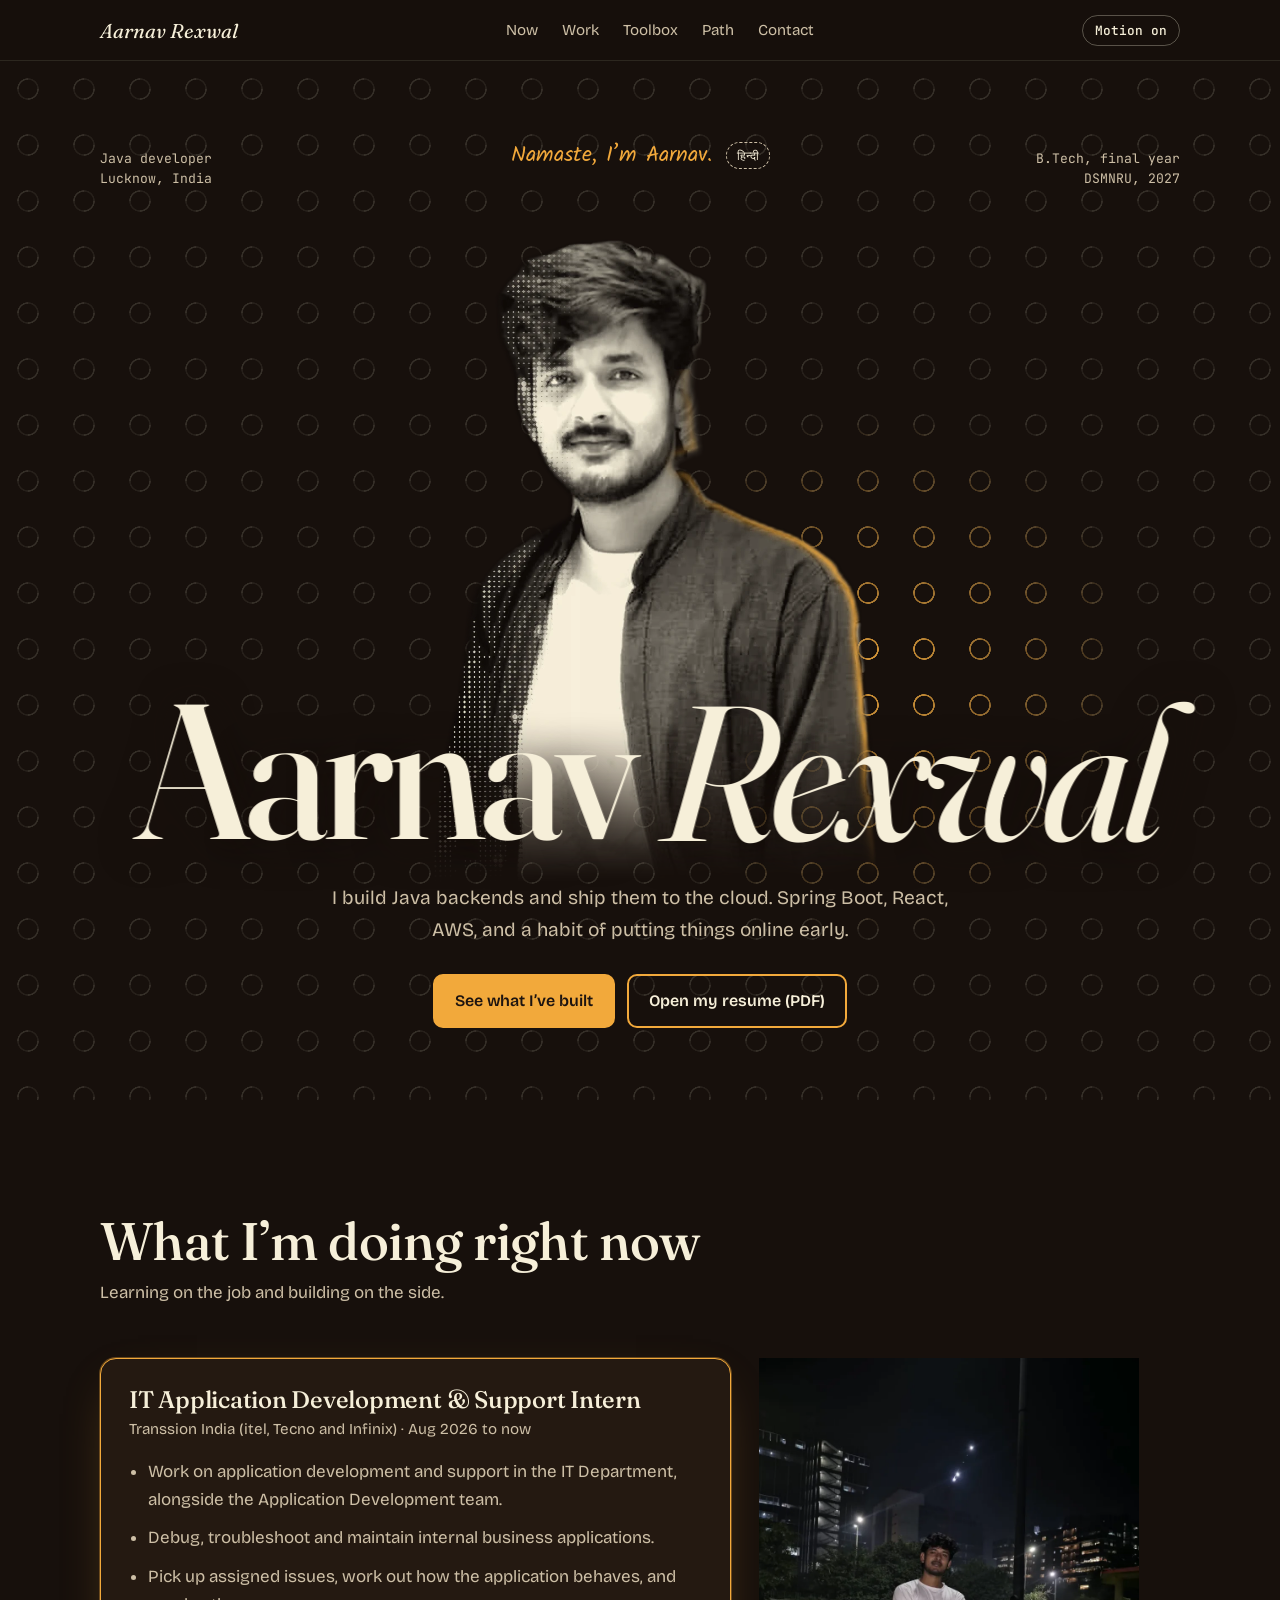
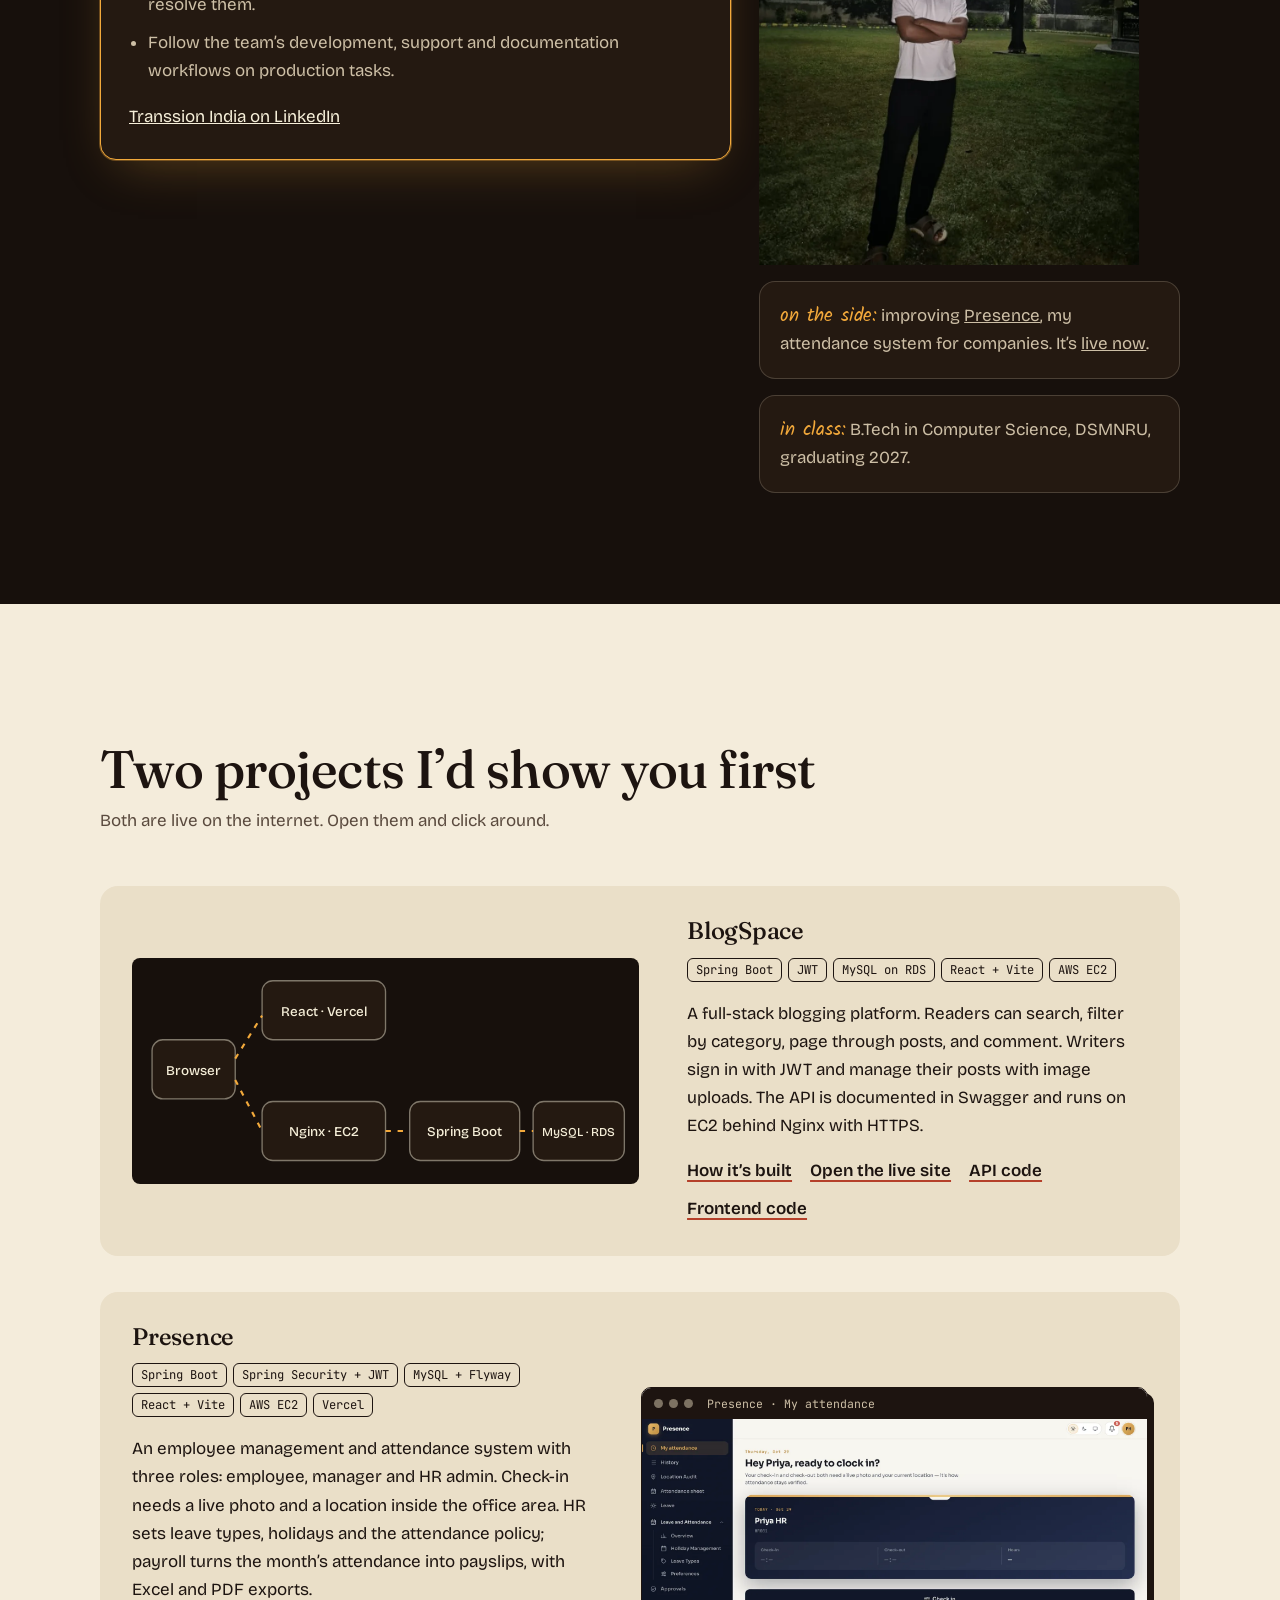
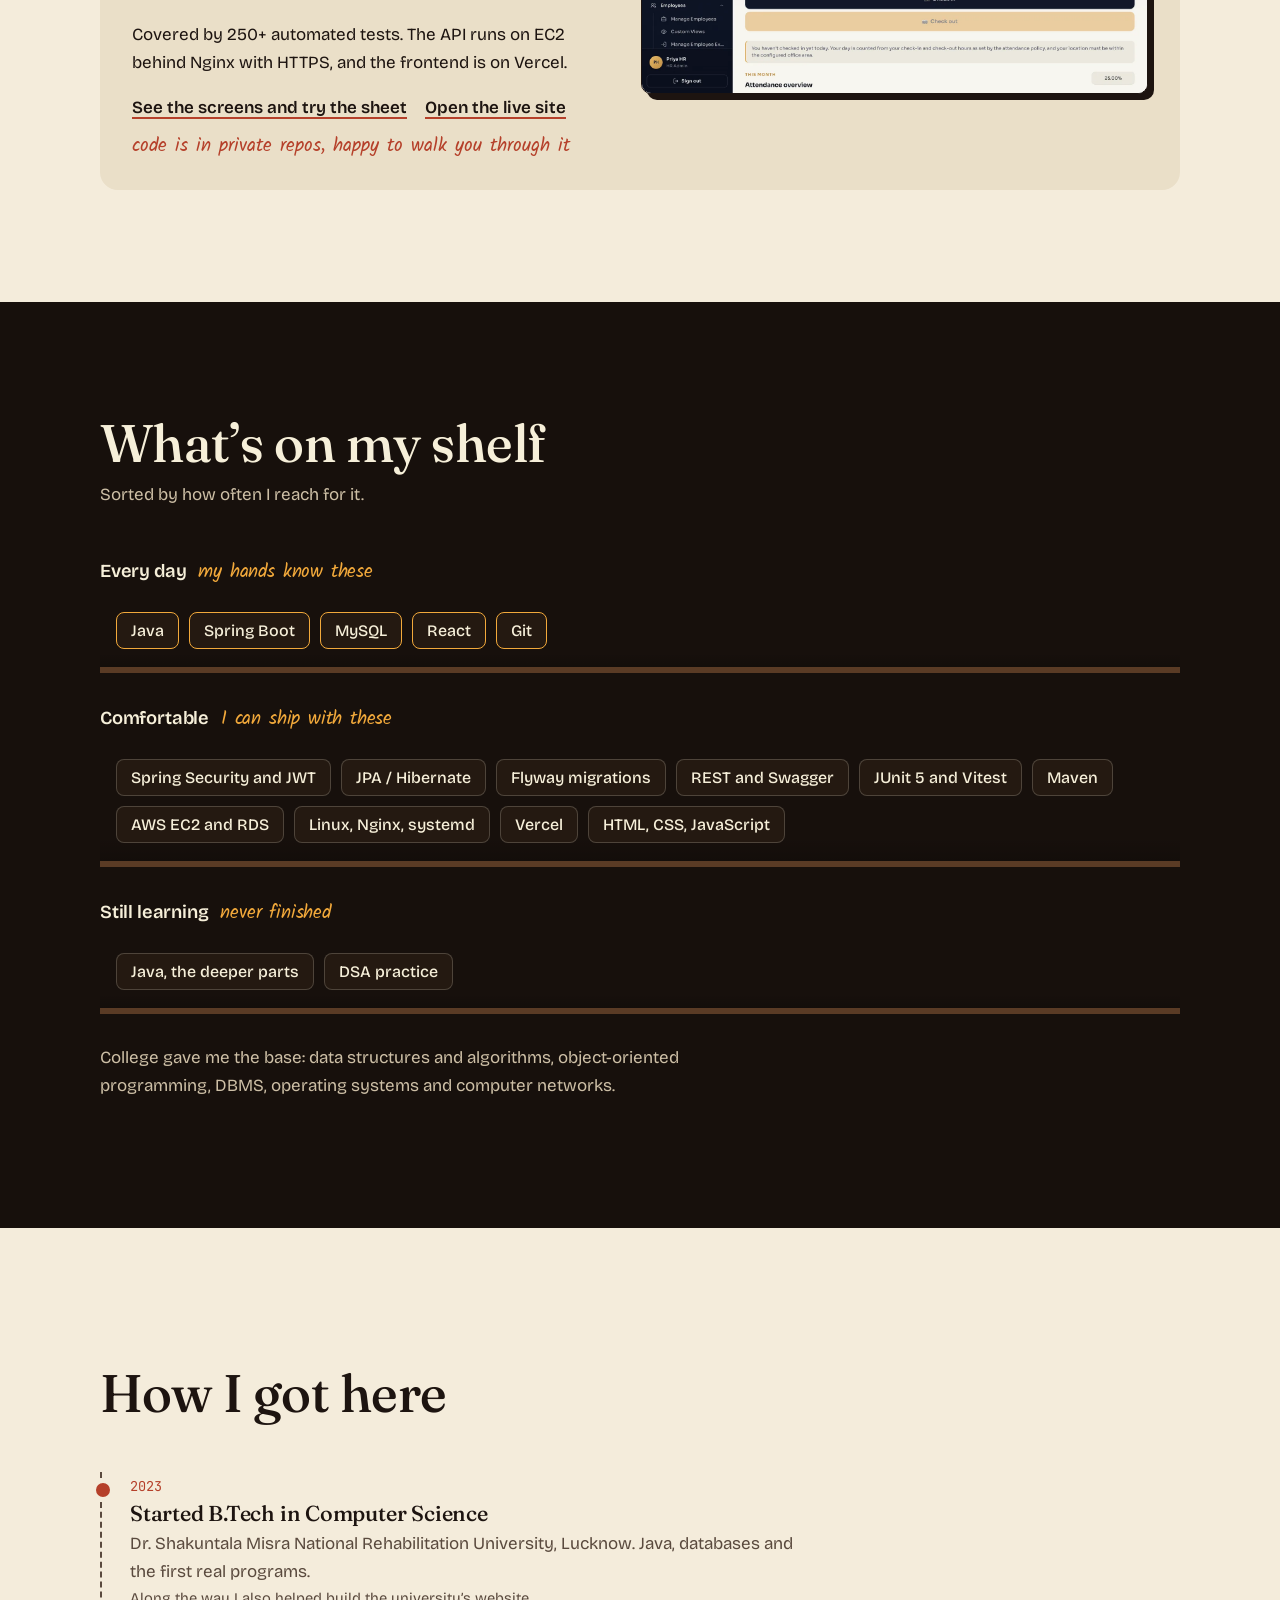
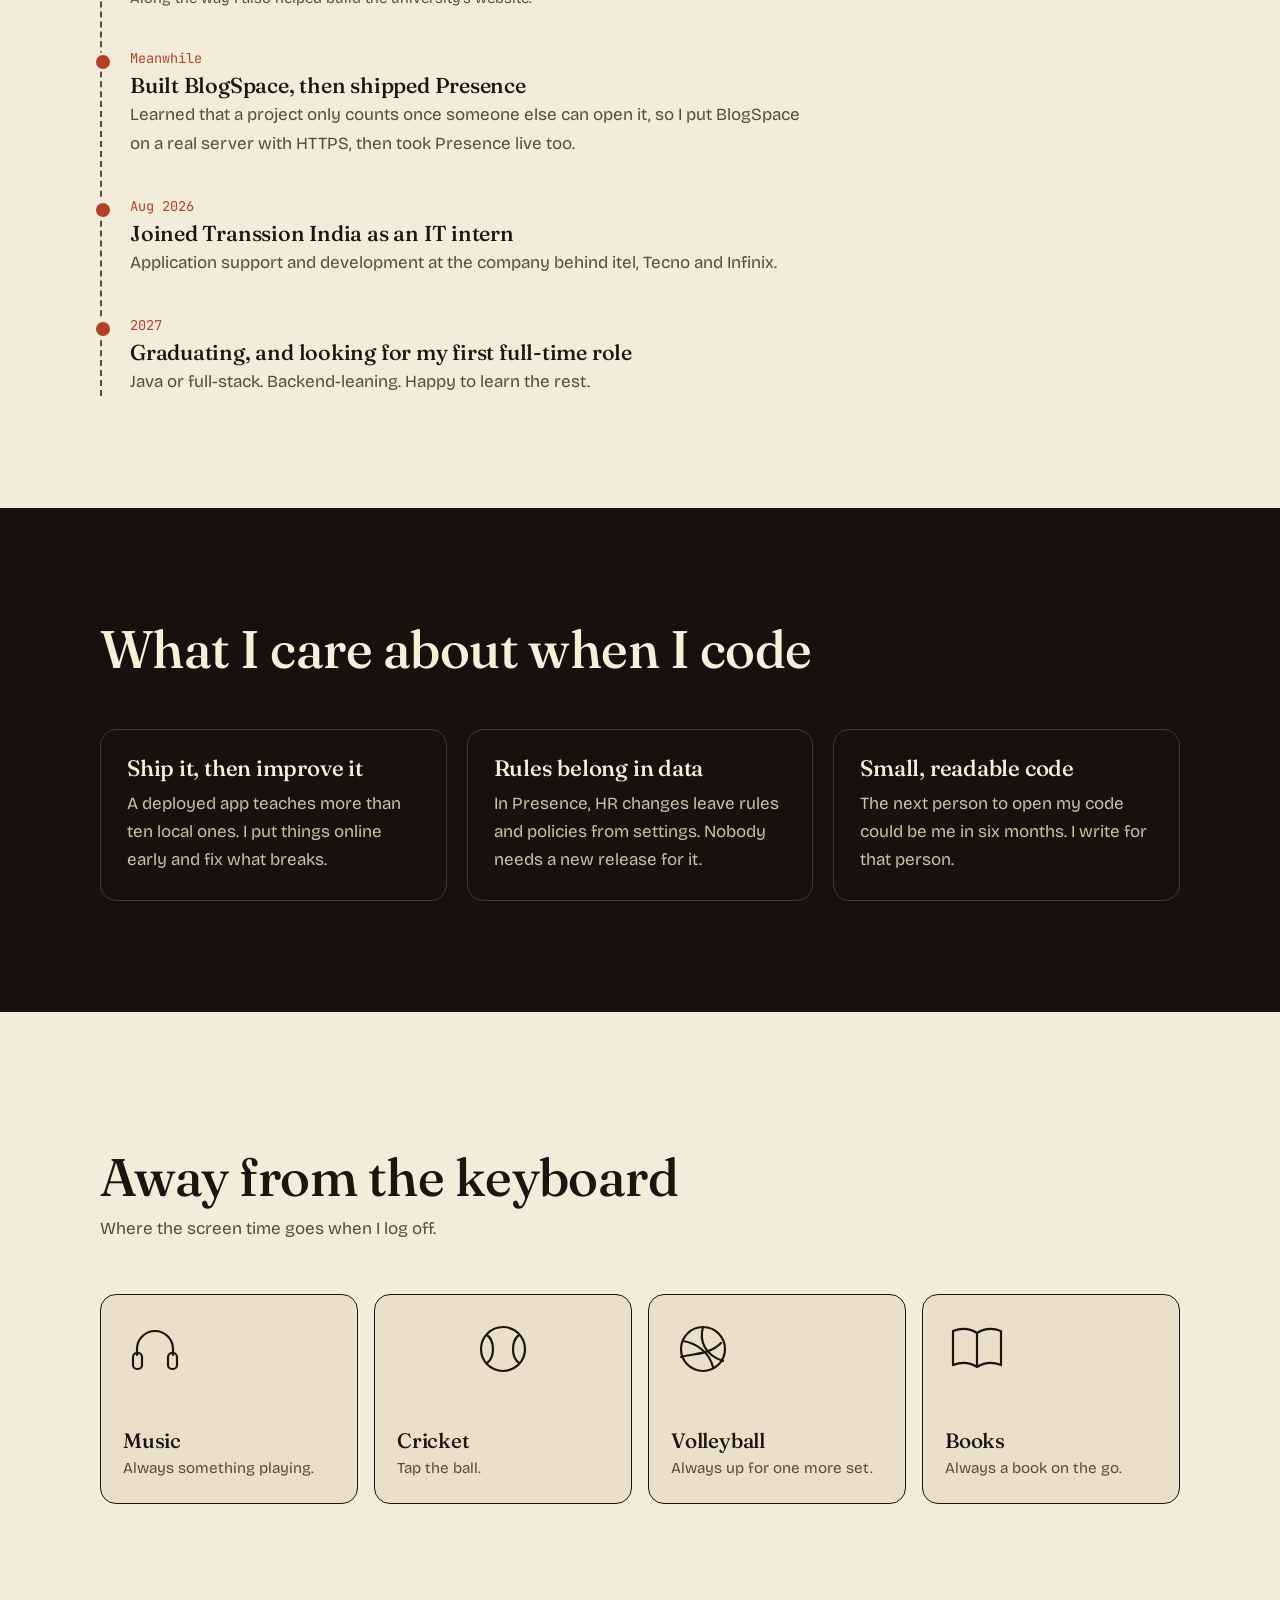
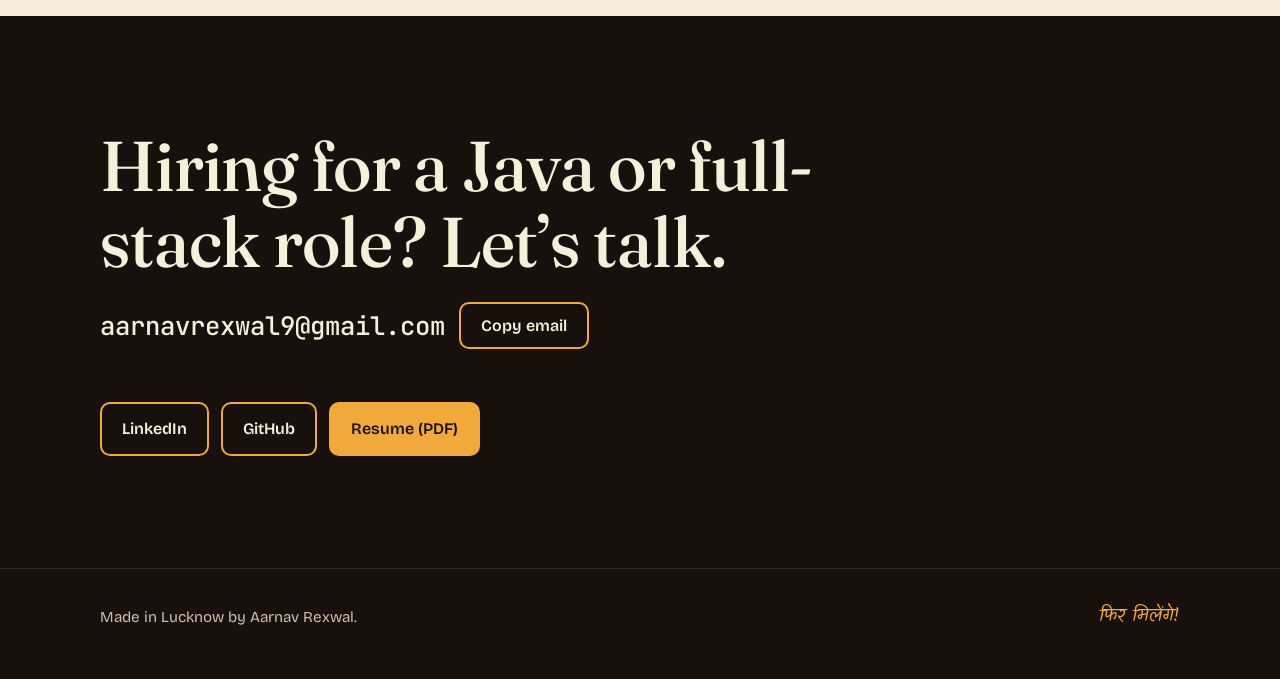
==== commit 2a3574a9: "Expand Presence details and refresh internship and toolbox - Presence card: fuller stack tags, payro" ====
--- a/index.html
+++ b/index.html
@@ -59,10 +59,10 @@
         <h3>IT Application Development &amp; Support Intern</h3>
         <p class="meta">Transsion India (itel, Tecno and Infinix) · Aug 2026 to now</p>
         <ul>
-          <li>Gaining practical experience in IT application development and support within a corporate environment.</li>
-          <li>Developing technical skills in application troubleshooting, problem-solving, and IT support processes.</li>
-          <li>Applying technical knowledge to understand application functionality and resolve issues as assigned.</li>
-          <li>Strengthening my understanding of enterprise IT operations and professional software development practices.</li>
+          <li>Work on application development and support in the IT Department, alongside the Application Development team.</li>
+          <li>Debug, troubleshoot and maintain internal business applications.</li>
+          <li>Pick up assigned issues, work out how the application behaves, and resolve them.</li>
+          <li>Follow the team’s development, support and documentation workflows on production tasks.</li>
         </ul>
         <p style="margin:18px 0 0"><a href="https://www.linkedin.com/company/transsion-india/posts/" target="_blank" rel="noopener">Transsion India on LinkedIn</a></p>
       </article>
@@ -102,8 +102,9 @@
         <div class="shot"><div class="browser"><div class="bar"><i></i><i></i><i></i><span>Presence · My attendance</span></div><img src="assets/img/presence-checkin.webp" width="1600" height="870" loading="lazy" alt="Presence attendance app: a dark navy check-in card with Check in and Check out buttons"></div></div>
         <div>
           <h3>Presence</h3>
-          <ul class="tags"><li>Java</li><li>Spring Boot</li><li>React</li><li>MySQL</li></ul>
-          <p>An employee management and attendance system with three roles: employee, manager and HR admin. Check-in needs a live photo and a location inside the office area. HR sets leave types, holidays and the attendance policy; payroll turns the month’s attendance into payslips.</p>
+          <ul class="tags"><li>Spring Boot</li><li>Spring Security + JWT</li><li>MySQL + Flyway</li><li>React + Vite</li><li>AWS EC2</li><li>Vercel</li></ul>
+          <p>An employee management and attendance system with three roles: employee, manager and HR admin. Check-in needs a live photo and a location inside the office area. HR sets leave types, holidays and the attendance policy; payroll turns the month’s attendance into payslips, with Excel and PDF exports.</p>
+          <p>Covered by 250+ automated tests. The API runs on EC2 behind Nginx with HTTPS, and the frontend is on Vercel.</p>
           <div class="links"><a href="work/presence.html">See the screens and try the sheet</a><a href="https://hrms-fronted-two.vercel.app" target="_blank" rel="noopener">Open the live site</a></div>
           <p class="hand" style="margin:12px 0 0">code is in private repos, happy to walk you through it</p>
         </div>
@@ -119,7 +120,7 @@
       <div class="shelf daily rv"><h3>Every day <span class="hand">my hands know these</span></h3>
         <ul class="items"><li>Java</li><li>Spring Boot</li><li>MySQL</li><li>React</li><li>Git</li></ul></div>
       <div class="shelf rv"><h3>Comfortable <span class="hand">I can ship with these</span></h3>
-        <ul class="items"><li>Spring Security and JWT</li><li>JPA / Hibernate</li><li>REST and Swagger</li><li>Maven</li><li>AWS EC2 and RDS</li><li>Nginx</li><li>HTML, CSS, JavaScript</li></ul></div>
+        <ul class="items"><li>Spring Security and JWT</li><li>JPA / Hibernate</li><li>Flyway migrations</li><li>REST and Swagger</li><li>JUnit 5 and Vitest</li><li>Maven</li><li>AWS EC2 and RDS</li><li>Linux, Nginx, systemd</li><li>Vercel</li><li>HTML, CSS, JavaScript</li></ul></div>
       <div class="shelf rv"><h3>Still learning <span class="hand">never finished</span></h3>
         <ul class="items"><li>Java, the deeper parts</li><li>DSA practice</li></ul></div>
     </div>
--- a/assets/css/style.css
+++ b/assets/css/style.css
@@ -189,8 +189,8 @@
 .prose{max-width:68ch}
 .prose h2{font-size:clamp(1.7rem,3.4vw,2.4rem);margin:0 0 14px}
 .rule-list{list-style:none;margin:0;padding:0;display:grid;gap:12px;max-width:760px}
-.rule-list li{padding:14px 18px;border-left:4px solid var(--brick);background:var(--paper-2);border-radius:0 10px 10px 0}
-.rule-list b{display:block}
+.rule-list li{padding:14px 18px;border-left:4px solid var(--brick);background:var(--paper-2);color:var(--ink-soft);border-radius:0 10px 10px 0}
+.rule-list b{display:block;color:var(--ink)}
 .shots{display:grid;gap:44px}
 .shots figure{margin:0}
 .shots figcaption{margin-top:12px;color:var(--ink-soft);max-width:62ch}
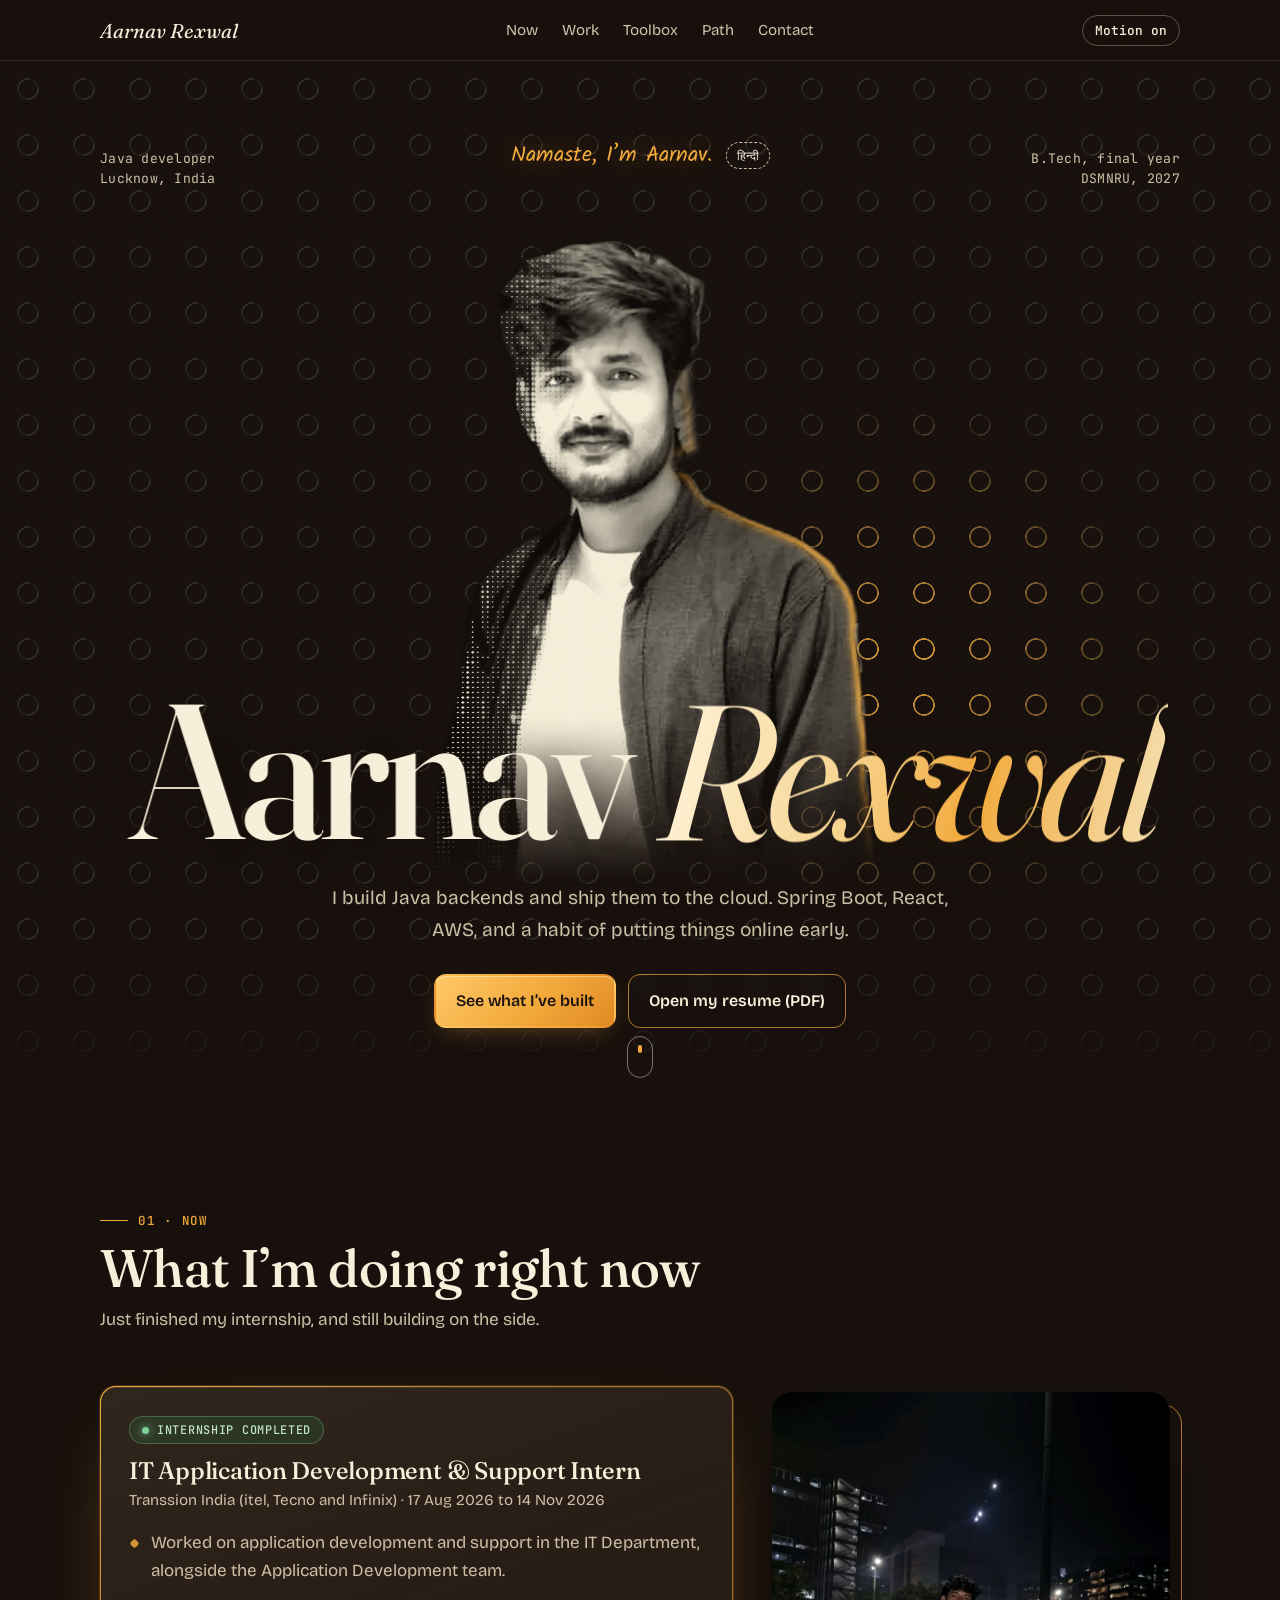
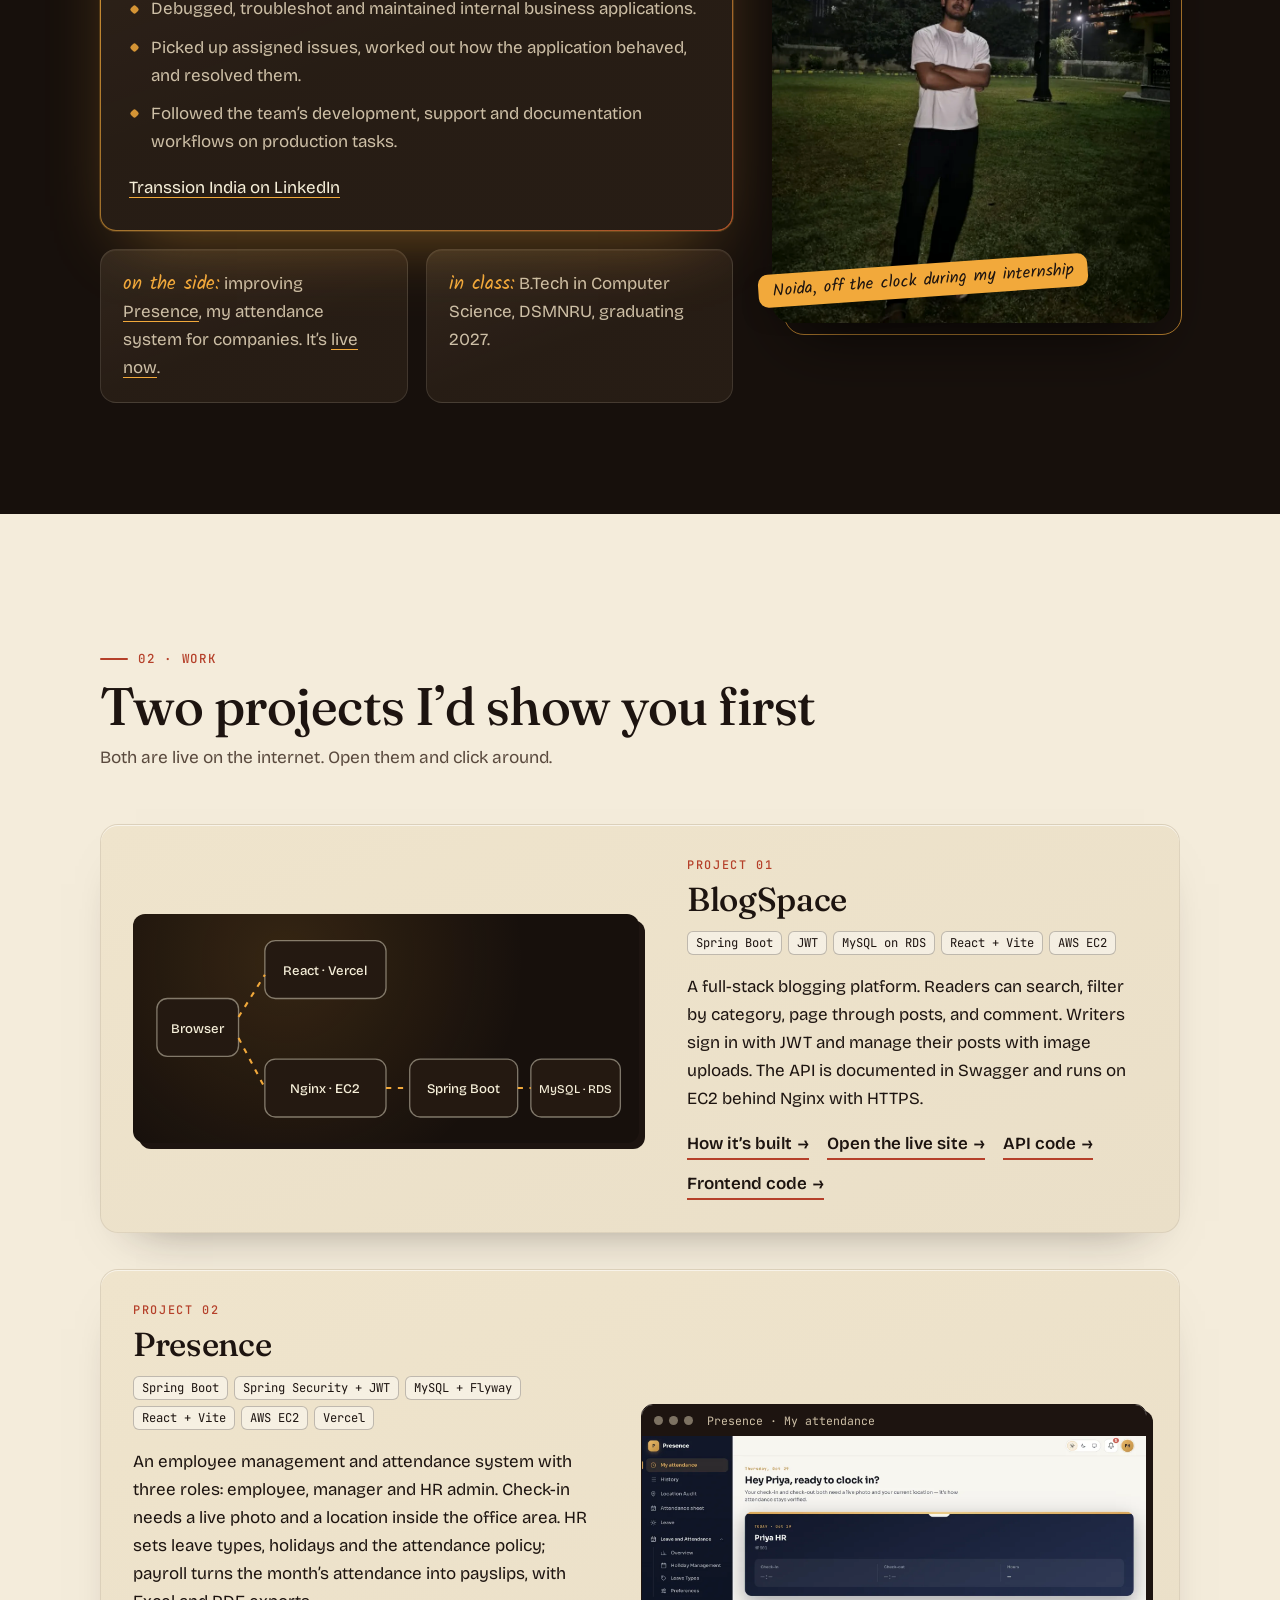
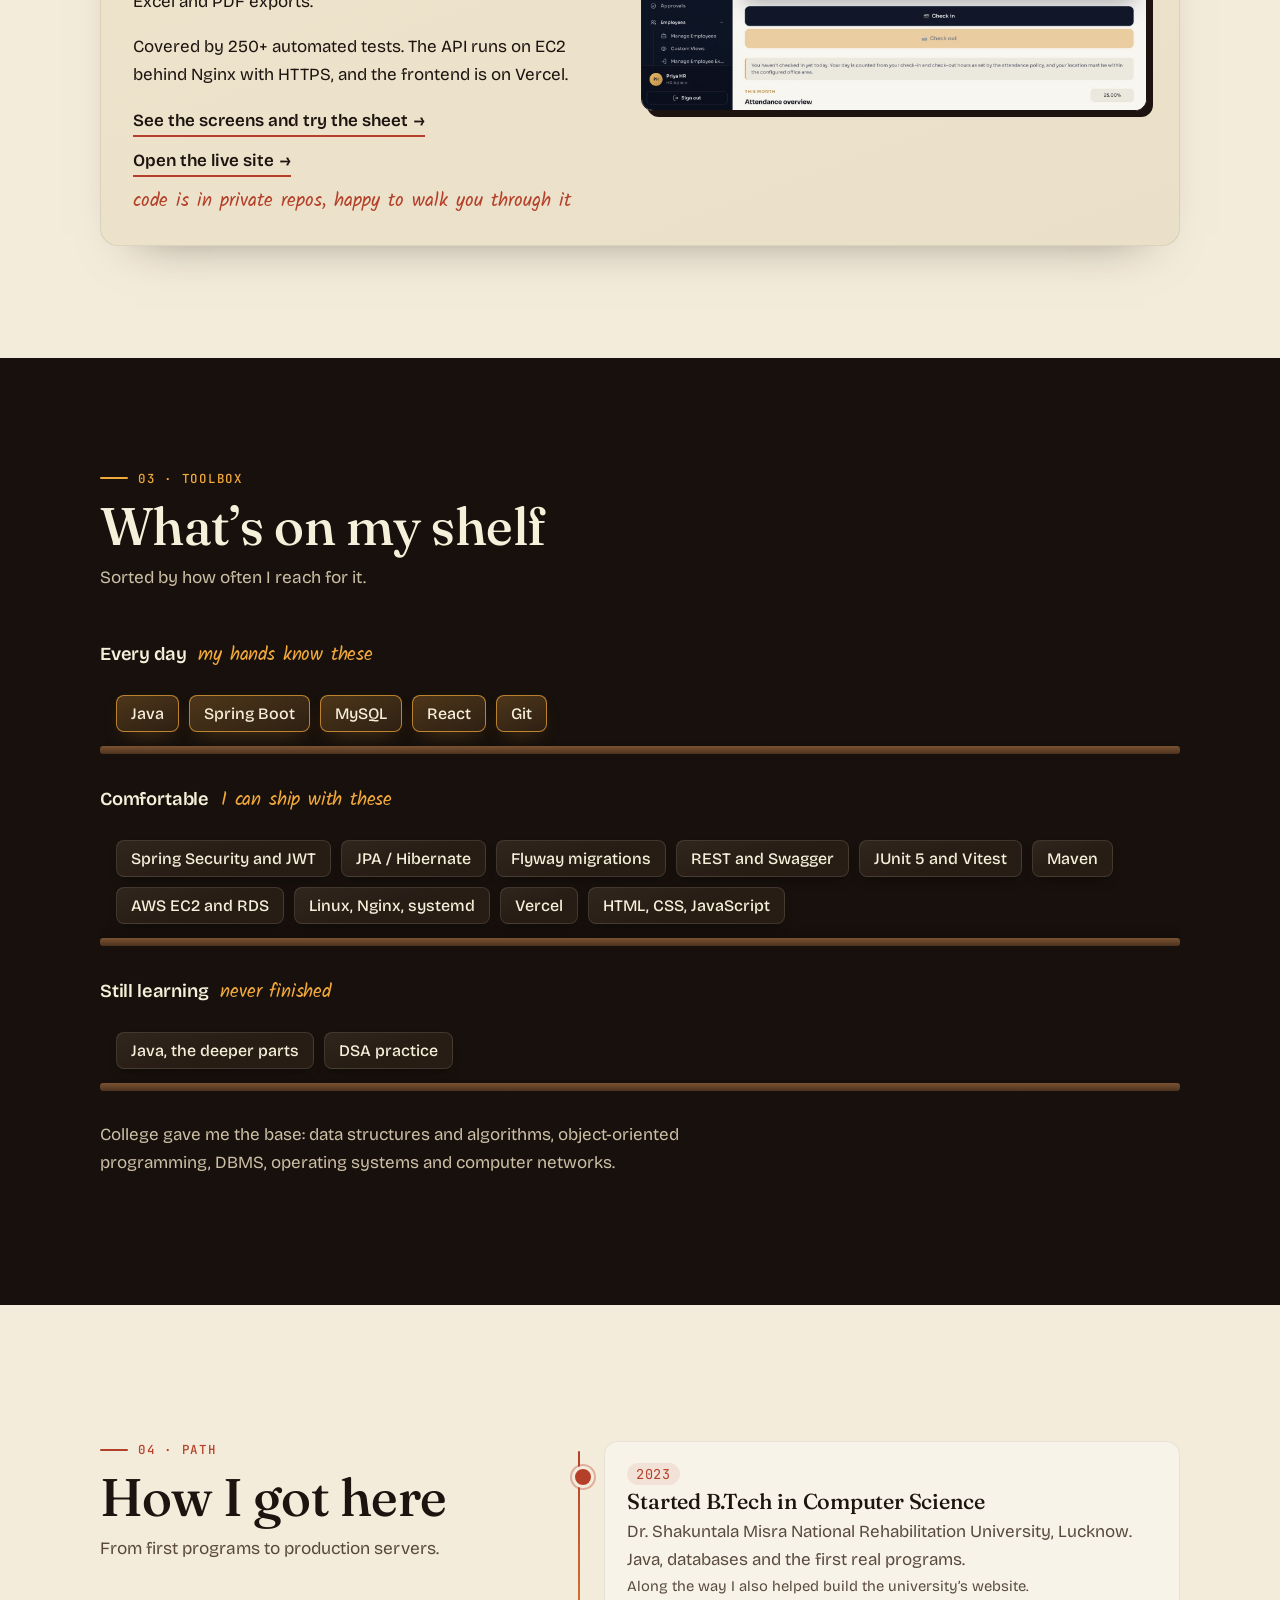
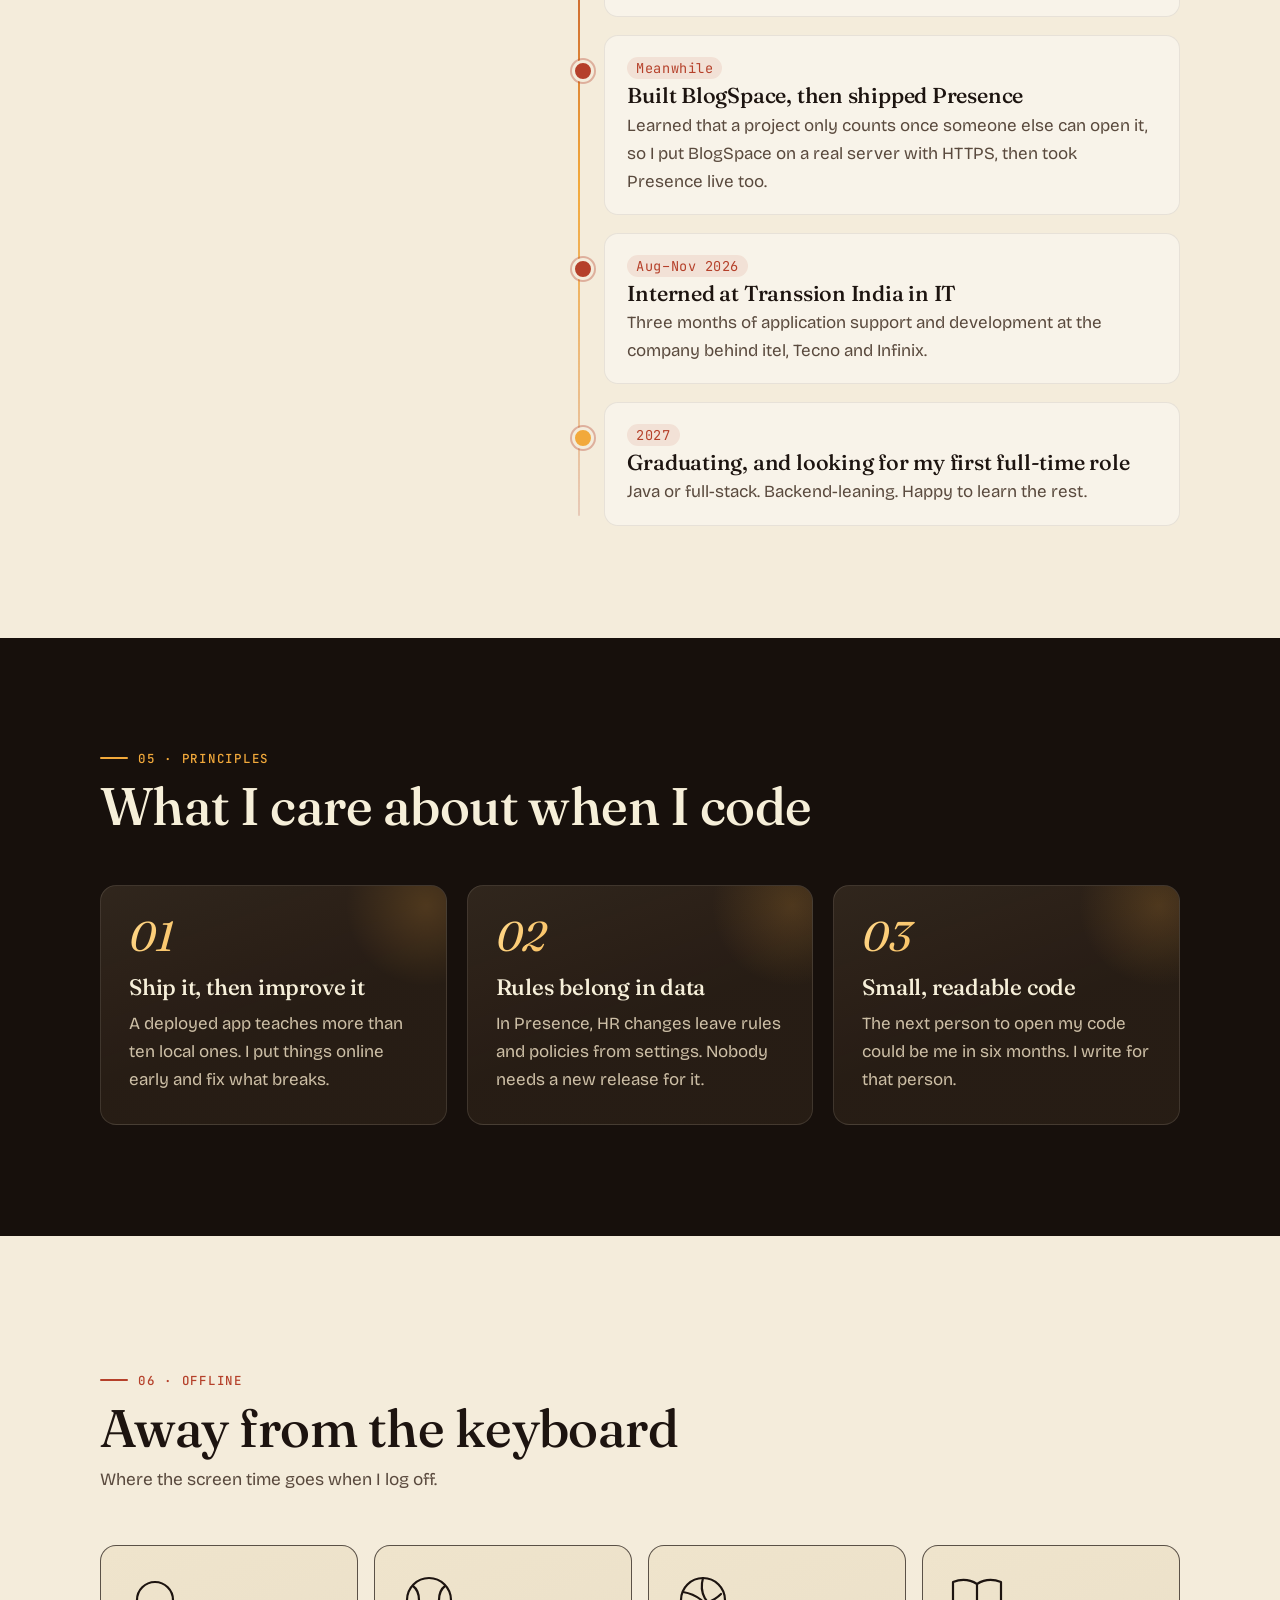
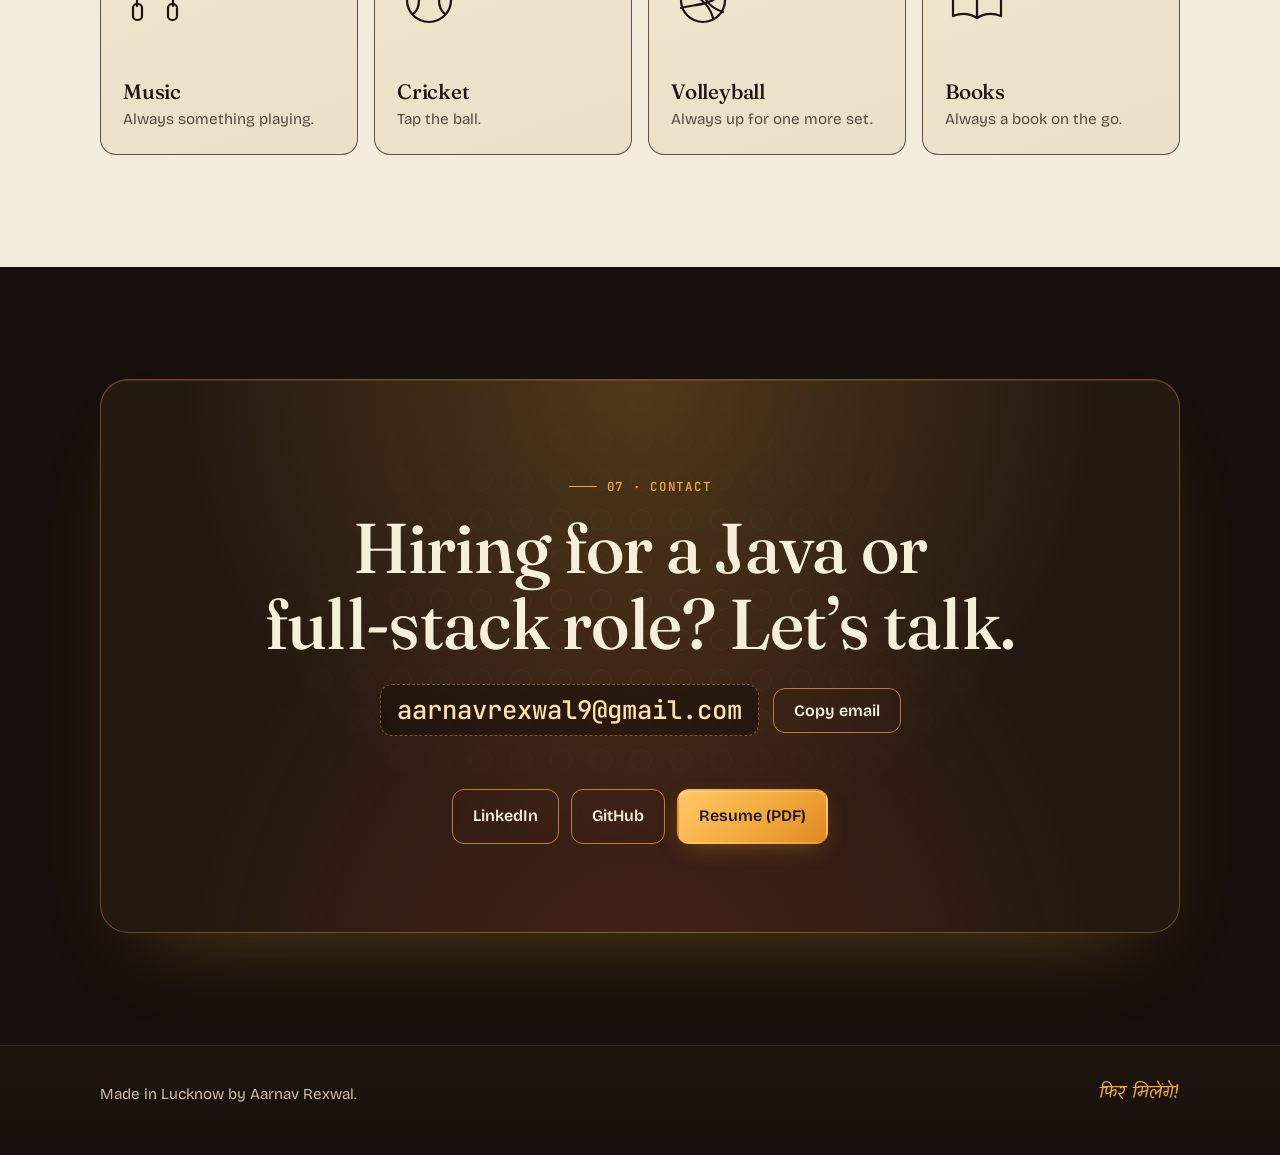
==== commit 84724fca: "Mark internship complete, refresh design, add intro and responsive layout - Internship at Transsion " ====
--- a/index.html
+++ b/index.html
@@ -4,7 +4,7 @@
 <meta charset="utf-8">
 <meta name="viewport" content="width=device-width,initial-scale=1,viewport-fit=cover">
 <title>Aarnav Rexwal, Java Developer</title>
-<meta name="description" content="Aarnav Rexwal is a Java and Spring Boot developer from Lucknow. He builds full-stack apps, deploys them on AWS, and is interning at Transsion India.">
+<meta name="description" content="Aarnav Rexwal is a Java and Spring Boot developer from Lucknow. He builds full-stack apps, deploys them on AWS, and recently completed an IT internship at Transsion India.">
 <meta name="theme-color" content="#17100C">
 <meta property="og:title" content="Aarnav Rexwal, Java Developer">
 <meta property="og:description" content="Java, Spring Boot and React. Builds things, then deploys them.">
@@ -14,9 +14,28 @@
 <link rel="preconnect" href="https://fonts.gstatic.com" crossorigin>
 <link rel="stylesheet" href="https://fonts.googleapis.com/css2?family=Fraunces:ital,opsz,wght@0,9..144,400;0,9..144,500;0,9..144,600;1,9..144,400;1,9..144,500&family=Bricolage+Grotesque:opsz,wght@12..96,400;12..96,500;12..96,600&family=JetBrains+Mono:wght@400;500&family=Kalam:wght@400;700&family=Tiro+Devanagari+Hindi&display=swap">
 <link rel="stylesheet" href="assets/css/style.css">
+<script>
+/* Decide before first paint whether the opening animation runs. */
+(function(h){var off=false,seen=false;
+  try{off=localStorage.getItem('motion')==='off';seen=sessionStorage.getItem('intro-seen')==='1';}catch(e){}
+  if(off||matchMedia('(prefers-reduced-motion: reduce)').matches)return;
+  h.classList.add('anim');if(!seen)h.classList.add('intro-on');
+  setTimeout(function(){h.classList.remove('intro-on');h.classList.add('ready');},6000);
+})(document.documentElement);
+</script>
 </head>
 <body>
+<div class="intro" aria-hidden="true">
+  <div class="intro-p t"></div><div class="intro-p b"></div>
+  <div class="intro-in">
+    <span class="intro-mark">A<em>R</em></span>
+    <span class="intro-word hand" id="intro-word">Namaste</span>
+    <span class="intro-bar"><i id="intro-fill"></i></span>
+    <span class="intro-count" id="intro-count">000</span>
+  </div>
+</div>
 <a class="skip" href="#main">Skip to content</a>
+<div class="progress" aria-hidden="true"></div>
 <header class="nav">
   <div class="wrap">
     <a class="brand" href="#top">Aarnav Rexwal</a>
@@ -49,28 +68,34 @@
       <a class="btn ghost" href="assets/Aarnav_Rexwal_Resume.pdf" target="_blank" rel="noopener">Open my resume (PDF)</a>
     </div>
   </div>
+  <a class="scroll-cue" href="#now" aria-label="Scroll to the next section"><span></span></a>
 </section>
 
 <section class="sec" id="now" aria-labelledby="now-h">
   <div class="wrap">
-    <div class="sec-head rv"><h2 id="now-h">What I’m doing right now</h2><p>Learning on the job and building on the side.</p></div>
+    <div class="sec-head rv"><span class="eyebrow">01 · Now</span><h2 id="now-h">What I’m doing right now</h2><p>Just finished my internship, and still building on the side.</p></div>
     <div class="now-grid">
+      <div class="now-main">
       <article class="card hl rv">
+        <span class="badge">Internship completed</span>
         <h3>IT Application Development &amp; Support Intern</h3>
-        <p class="meta">Transsion India (itel, Tecno and Infinix) · Aug 2026 to now</p>
+        <p class="meta">Transsion India (itel, Tecno and Infinix) · 17 Aug 2026 to 14 Nov 2026</p>
         <ul>
-          <li>Work on application development and support in the IT Department, alongside the Application Development team.</li>
-          <li>Debug, troubleshoot and maintain internal business applications.</li>
-          <li>Pick up assigned issues, work out how the application behaves, and resolve them.</li>
-          <li>Follow the team’s development, support and documentation workflows on production tasks.</li>
+          <li>Worked on application development and support in the IT Department, alongside the Application Development team.</li>
+          <li>Debugged, troubleshot and maintained internal business applications.</li>
+          <li>Picked up assigned issues, worked out how the application behaved, and resolved them.</li>
+          <li>Followed the team’s development, support and documentation workflows on production tasks.</li>
         </ul>
         <p style="margin:18px 0 0"><a href="https://www.linkedin.com/company/transsion-india/posts/" target="_blank" rel="noopener">Transsion India on LinkedIn</a></p>
       </article>
-      <div class="small-notes">
-        <figure class="photo-frame rv"><img src="assets/img/standing.webp" width="900" height="1200" loading="lazy" alt="Aarnav standing with arms crossed in a white T-shirt on a lawn at night, city buildings lit up behind him"></figure>
+      <div class="small-notes rowed">
         <div class="card rv"><p><span class="hand">on the side:</span> improving <a href="work/presence.html">Presence</a>, my attendance system for companies. It’s <a href="https://hrms-fronted-two.vercel.app" target="_blank" rel="noopener">live now</a>.</p></div>
         <div class="card rv"><p><span class="hand">in class:</span> B.Tech in Computer Science, DSMNRU, graduating 2027.</p></div>
       </div>
+      </div>
+      <div class="photo-col">
+        <figure class="photo-frame rv"><img src="assets/img/standing.webp" width="900" height="1200" loading="lazy" alt="Aarnav in Noida during his internship, standing with arms crossed in a white T-shirt on a lawn at night, office buildings lit up behind him"><figcaption class="hand">Noida, off the clock during my internship</figcaption></figure>
+      </div>
     </div>
   </div>
 </section>
@@ -78,7 +103,7 @@
 <div class="edge" aria-hidden="true"></div>
 <section class="sec paper" id="work" aria-labelledby="work-h" style="margin-top:-24px;padding-top:calc(clamp(64px,9vw,112px) + 24px)">
   <div class="wrap">
-    <div class="sec-head rv"><h2 id="work-h">Two projects I’d show you first</h2><p>Both are live on the internet. Open them and click around.</p></div>
+    <div class="sec-head rv"><span class="eyebrow">02 · Work</span><h2 id="work-h">Two projects I’d show you first</h2><p>Both are live on the internet. Open them and click around.</p></div>
     <div class="work-list">
       <article class="proj rv">
         <div class="shot"><div class="diagram">
@@ -92,7 +117,7 @@
             <path class="mw" d="M68 66 L88 34 M68 82 L88 120 M180 120 L198 120 M280 120 L290 120"/>
           </svg></div></div>
         <div>
-          <h3>BlogSpace</h3>
+          <h3 data-n="01">BlogSpace</h3>
           <ul class="tags"><li>Spring Boot</li><li>JWT</li><li>MySQL on RDS</li><li>React + Vite</li><li>AWS EC2</li></ul>
           <p>A full-stack blogging platform. Readers can search, filter by category, page through posts, and comment. Writers sign in with JWT and manage their posts with image uploads. The API is documented in Swagger and runs on EC2 behind Nginx with HTTPS.</p>
           <div class="links"><a href="work/blogspace.html">How it’s built</a><a href="https://blog-app-frontend-chi-brown.vercel.app/" target="_blank" rel="noopener">Open the live site</a><a href="https://github.com/AarnavRexwal/Blog-app-apis" target="_blank" rel="noopener">API code</a><a href="https://github.com/AarnavRexwal/blog-app-frontend" target="_blank" rel="noopener">Frontend code</a></div>
@@ -101,7 +126,7 @@
       <article class="proj rv">
         <div class="shot"><div class="browser"><div class="bar"><i></i><i></i><i></i><span>Presence · My attendance</span></div><img src="assets/img/presence-checkin.webp" width="1600" height="870" loading="lazy" alt="Presence attendance app: a dark navy check-in card with Check in and Check out buttons"></div></div>
         <div>
-          <h3>Presence</h3>
+          <h3 data-n="02">Presence</h3>
           <ul class="tags"><li>Spring Boot</li><li>Spring Security + JWT</li><li>MySQL + Flyway</li><li>React + Vite</li><li>AWS EC2</li><li>Vercel</li></ul>
           <p>An employee management and attendance system with three roles: employee, manager and HR admin. Check-in needs a live photo and a location inside the office area. HR sets leave types, holidays and the attendance policy; payroll turns the month’s attendance into payslips, with Excel and PDF exports.</p>
           <p>Covered by 250+ automated tests. The API runs on EC2 behind Nginx with HTTPS, and the frontend is on Vercel.</p>
@@ -115,7 +140,7 @@
 
 <section class="sec" id="toolbox" aria-labelledby="tb-h">
   <div class="wrap">
-    <div class="sec-head rv"><h2 id="tb-h">What’s on my shelf</h2><p>Sorted by how often I reach for it.</p></div>
+    <div class="sec-head rv"><span class="eyebrow">03 · Toolbox</span><h2 id="tb-h">What’s on my shelf</h2><p>Sorted by how often I reach for it.</p></div>
     <div class="shelves">
       <div class="shelf daily rv"><h3>Every day <span class="hand">my hands know these</span></h3>
         <ul class="items"><li>Java</li><li>Spring Boot</li><li>MySQL</li><li>React</li><li>Git</li></ul></div>
@@ -131,11 +156,11 @@
 <div class="edge" aria-hidden="true"></div>
 <section class="sec paper" id="path" aria-labelledby="path-h" style="margin-top:-24px;padding-top:calc(clamp(64px,9vw,112px) + 24px)">
   <div class="wrap">
-    <div class="sec-head rv"><h2 id="path-h">How I got here</h2></div>
+    <div class="sec-head rv"><span class="eyebrow">04 · Path</span><h2 id="path-h">How I got here</h2><p>From first programs to production servers.</p></div>
     <ol class="path rv">
       <li><span class="when">2023</span><h3>Started B.Tech in Computer Science</h3><p>Dr. Shakuntala Misra National Rehabilitation University, Lucknow. Java, databases and the first real programs.</p><p class="tiny">Along the way I also helped build the university’s website.</p></li>
       <li><span class="when">Meanwhile</span><h3>Built BlogSpace, then shipped Presence</h3><p>Learned that a project only counts once someone else can open it, so I put BlogSpace on a real server with HTTPS, then took Presence live too.</p></li>
-      <li><span class="when">Aug 2026</span><h3>Joined Transsion India as an IT intern</h3><p>Application support and development at the company behind itel, Tecno and Infinix.</p></li>
+      <li><span class="when">Aug–Nov 2026</span><h3>Interned at Transsion India in IT</h3><p>Three months of application support and development at the company behind itel, Tecno and Infinix.</p></li>
       <li><span class="when">2027</span><h3>Graduating, and looking for my first full-time role</h3><p>Java or full-stack. Backend-leaning. Happy to learn the rest.</p></li>
     </ol>
   </div>
@@ -143,7 +168,7 @@
 
 <section class="sec" aria-labelledby="care-h">
   <div class="wrap">
-    <div class="sec-head rv"><h2 id="care-h">What I care about when I code</h2></div>
+    <div class="sec-head rv"><span class="eyebrow">05 · Principles</span><h2 id="care-h">What I care about when I code</h2></div>
     <div class="beliefs">
       <div class="belief rv"><h3>Ship it, then improve it</h3><p>A deployed app teaches more than ten local ones. I put things online early and fix what breaks.</p></div>
       <div class="belief rv"><h3>Rules belong in data</h3><p>In Presence, HR changes leave rules and policies from settings. Nobody needs a new release for it.</p></div>
@@ -155,7 +180,7 @@
 <div class="edge" aria-hidden="true"></div>
 <section class="sec paper" aria-labelledby="bk-h" style="margin-top:-24px;padding-top:calc(clamp(64px,9vw,112px) + 24px)">
   <div class="wrap">
-    <div class="sec-head rv"><h2 id="bk-h">Away from the keyboard</h2><p>Where the screen time goes when I log off.</p></div>
+    <div class="sec-head rv"><span class="eyebrow">06 · Offline</span><h2 id="bk-h">Away from the keyboard</h2><p>Where the screen time goes when I log off.</p></div>
     <div class="tiles">
       <div class="tile rv"><svg viewBox="0 0 64 64" aria-hidden="true"><path d="M14 38v-6a18 18 0 0 1 36 0v6"/><rect x="10" y="36" width="9" height="16" rx="4"/><rect x="45" y="36" width="9" height="16" rx="4"/></svg><div><h3>Music</h3><p>Always something playing.</p></div></div>
       <div class="tile rv"><button class="ball" id="ball" type="button" aria-label="Play a shot"><svg viewBox="0 0 64 64" aria-hidden="true"><circle cx="32" cy="32" r="22"/><path d="M16 18c8 6 8 22 0 28M48 18c-8 6-8 22 0 28"/></svg></button><div><h3>Cricket</h3><p>Tap the ball. <span id="six-msg"></span></p></div></div>
@@ -167,8 +192,9 @@
 <span class="six" aria-hidden="true"></span>
 
 <section class="sec contact" id="contact" aria-labelledby="ct-h">
-  <div class="wrap">
-    <h2 id="ct-h" class="rv">Hiring for a Java or full-stack role? Let’s talk.</h2>
+  <div class="wrap"><div class="contact-card">
+    <span class="eyebrow rv">07 · Contact</span>
+    <h2 id="ct-h" class="rv">Hiring for a Java or <span style="white-space:nowrap">full-stack</span> role? Let’s talk.</h2>
     <div class="mailrow rv"><span class="mail" id="mail">aarnavrexwal9@gmail.com</span><button class="btn ghost" id="copy-mail" type="button">Copy email</button></div>
     <p class="status" id="copy-status" role="status"></p>
     <div class="contact-links rv">
@@ -176,7 +202,7 @@
       <a class="btn ghost" href="https://github.com/AarnavRexwal" target="_blank" rel="noopener">GitHub</a>
       <a class="btn" href="assets/Aarnav_Rexwal_Resume.pdf" target="_blank" rel="noopener">Resume (PDF)</a>
     </div>
-  </div>
+  </div></div>
 </section>
 </main>
 
--- a/assets/css/style.css
+++ b/assets/css/style.css
@@ -241,3 +241,355 @@
   .tiles{grid-template-columns:repeat(2,1fr)}
 }
 @media (max-width:480px){.tiles{grid-template-columns:1fr}.nav ul{gap:2px 14px}}
+
+/* =====================================================================
+   Polish layer: glow, depth, texture and nicer hover states.
+   Same palette and type; everything here refines the rules above.
+   ===================================================================== */
+:root{
+  --glow:rgba(242,169,59,.35);
+  --line:rgba(246,239,217,.12);
+  --card-bg:linear-gradient(160deg,rgba(246,239,217,.06),rgba(246,239,217,.015) 55%),var(--night-2);
+  --ease:cubic-bezier(.2,.7,.2,1);
+}
+::selection{background:var(--marigold);color:var(--ink)}
+
+/* film grain over everything, very faint */
+body::after{content:"";position:fixed;inset:0;z-index:100;pointer-events:none;opacity:.06;mix-blend-mode:overlay;
+  background-image:url("data:image/svg+xml,%3Csvg xmlns='http://www.w3.org/2000/svg' width='160' height='160'%3E%3Cfilter id='n'%3E%3CfeTurbulence type='fractalNoise' baseFrequency='.85' numOctaves='3' stitchTiles='stitch'/%3E%3C/filter%3E%3Crect width='100%25' height='100%25' filter='url(%23n)'/%3E%3C/svg%3E")}
+
+/* reading progress (browsers with scroll-driven animations) */
+.progress{position:fixed;top:0;left:0;right:0;height:3px;z-index:40;transform-origin:0 50%;transform:scaleX(0);
+  background:linear-gradient(90deg,var(--brick),var(--marigold),#ffd88a);pointer-events:none}
+@supports (animation-timeline:scroll()){
+  .progress{animation:grow linear both;animation-timeline:scroll(root)}
+  @keyframes grow{to{transform:scaleX(1)}}
+}
+
+/* nav: animated underline, glassier bar */
+.nav{background:rgba(23,16,12,.7);backdrop-filter:blur(14px) saturate(140%);-webkit-backdrop-filter:blur(14px) saturate(140%);border-bottom-color:var(--line)}
+.brand{transition:color .2s}
+.brand:hover{color:var(--marigold)}
+.nav a.l{position:relative;border-bottom:0}
+.nav a.l::after{content:"";position:absolute;left:0;right:0;bottom:0;height:2px;border-radius:2px;background:var(--marigold);transform:scaleX(0);transform-origin:left;transition:transform .3s var(--ease)}
+.nav a.l:hover::after,.nav a.l[aria-current]::after{transform:scaleX(1)}
+.switch{transition:background .2s,border-color .2s,color .2s}
+.switch:hover{border-color:var(--marigold)}
+
+/* hero: lamp glow behind the portrait, gilded surname */
+.hero::before{content:"";position:absolute;z-index:-1;left:50%;top:42%;width:min(980px,120vw);aspect-ratio:1;transform:translate(-50%,-50%);pointer-events:none;
+  background:radial-gradient(closest-side,rgba(242,169,59,.22),rgba(181,64,42,.08) 55%,transparent 75%)}
+.hero::after{content:"";position:absolute;inset:auto 0 0 0;height:160px;z-index:0;pointer-events:none;background:linear-gradient(transparent,var(--night))}
+.hero-in{z-index:1}
+.bigname em{background:linear-gradient(100deg,transparent 42%,rgba(255,250,235,.9) 50%,transparent 58%) 0 0/250% 100% no-repeat,linear-gradient(100deg,#fff6df 0%,#f7d48f 38%,var(--marigold) 62%,#f6e2b4 100%);-webkit-background-clip:text;background-clip:text;color:transparent;
+  text-shadow:none;filter:drop-shadow(0 4px 30px rgba(23,16,12,.65));padding-right:.06em}
+.greet .hand{text-shadow:0 0 24px rgba(242,169,59,.45)}
+.lang{transition:border-color .2s,background .2s}
+.lang:hover{border-color:var(--marigold);background:rgba(242,169,59,.1)}
+.side{letter-spacing:.02em}
+
+/* buttons: warm gradient, glow, sheen on hover */
+.btn{position:relative;overflow:hidden;border-radius:12px;transition:transform .2s var(--ease),box-shadow .25s,background .2s,border-color .2s}
+.btn:not(.ghost){background:linear-gradient(135deg,#ffc867,var(--marigold) 55%,#e08a24);border-color:transparent;box-shadow:0 8px 24px -8px var(--glow),inset 0 1px 0 rgba(255,255,255,.35)}
+.btn:not(.ghost)::after{content:"";position:absolute;inset:0;background:linear-gradient(110deg,transparent 30%,rgba(255,255,255,.45) 50%,transparent 70%);transform:translateX(-120%);transition:transform .7s var(--ease)}
+.btn:not(.ghost):hover::after{transform:translateX(120%)}
+.btn:hover{transform:translateY(-2px)}
+.btn:not(.ghost):hover{box-shadow:0 14px 34px -10px rgba(242,169,59,.6),inset 0 1px 0 rgba(255,255,255,.35)}
+.btn.ghost{border-width:1.5px;border-color:rgba(242,169,59,.7);backdrop-filter:blur(4px)}
+.btn.ghost:hover{border-color:var(--marigold);box-shadow:0 0 0 4px rgba(242,169,59,.12)}
+.btn:active{transform:translateY(0)}
+
+/* section heads: eyebrow label + a short gilded rule */
+.eyebrow{display:inline-flex;align-items:center;gap:10px;font:500 .78rem var(--f-mono);letter-spacing:.14em;text-transform:uppercase;color:var(--marigold)}
+.eyebrow::before{content:"";width:28px;height:1.5px;background:currentColor;border-radius:2px}
+.paper .eyebrow{color:var(--brick)}
+.sec-head h2{position:relative}
+.sec-head p{font-size:1.08rem}
+
+/* cards: soft gradient surface, lit top edge, lift on hover */
+.card{background:var(--card-bg);border-color:var(--line);box-shadow:inset 0 1px 0 rgba(246,239,217,.06);transition:transform .3s var(--ease),border-color .3s,box-shadow .3s}
+.card:hover{border-color:rgba(242,169,59,.45)}
+.card.hl{position:relative;border-color:rgba(242,169,59,.6);box-shadow:0 0 0 1px rgba(242,169,59,.2),0 30px 70px -30px rgba(242,169,59,.45),inset 0 1px 0 rgba(255,230,180,.12)}
+.card.hl::before{content:"";position:absolute;inset:-1px;border-radius:inherit;padding:1px;pointer-events:none;
+  background:linear-gradient(140deg,var(--marigold),transparent 40%,transparent 70%,rgba(181,64,42,.8));
+  -webkit-mask:linear-gradient(#000 0 0) content-box,linear-gradient(#000 0 0);-webkit-mask-composite:xor;mask-composite:exclude}
+.card ul{padding-left:0;list-style:none}
+.card li{position:relative;padding-left:22px}
+.card li::before{content:"";position:absolute;left:2px;top:.62em;width:7px;height:7px;border-radius:2px;background:var(--marigold);transform:rotate(45deg);opacity:.85}
+.card a{text-decoration-color:var(--marigold);text-underline-offset:4px;transition:color .2s}
+.card a:hover{color:var(--marigold)}
+.badge{display:inline-flex;align-items:center;gap:8px;margin-bottom:14px;padding:5px 12px;border-radius:99px;font:500 .74rem var(--f-mono);letter-spacing:.06em;text-transform:uppercase;
+  color:#bfe3c9;background:rgba(47,107,69,.25);border:1px solid rgba(120,190,140,.35)}
+.badge::before{content:"";width:7px;height:7px;border-radius:50%;background:#7fd19a;box-shadow:0 0 10px #7fd19a}
+
+/* now: card + notes on the left, framed photo on the right */
+.now-grid{grid-template-columns:1.55fr 1fr;gap:clamp(24px,3vw,40px)}
+.now-main{display:grid;gap:18px}
+.small-notes.rowed{display:grid;grid-template-columns:1fr 1fr;gap:18px}
+.small-notes .card{padding:20px 22px}
+.small-notes .card:hover{transform:translateY(-3px)}
+.photo-col{display:flex;justify-content:center}
+.photo-frame{width:100%;max-width:400px;margin:6px 10px 0 0}
+.photo-frame::before{content:"";position:absolute;inset:0;border:1.5px solid var(--marigold);border-radius:20px;transform:translate(12px,12px);opacity:.7;transition:transform .4s var(--ease)}
+.photo-frame img{position:relative;border-radius:20px;box-shadow:0 30px 60px -25px rgba(0,0,0,.8);filter:saturate(1.05) contrast(1.03)}
+.photo-frame:hover::before{transform:translate(6px,6px)}
+.photo-frame figcaption{position:absolute;left:-14px;bottom:26px;padding:6px 14px;border-radius:10px;background:var(--marigold);color:var(--ink);font-size:1.05rem;max-width:calc(100% - 20px);transform:rotate(-4deg);box-shadow:0 10px 24px -10px rgba(0,0,0,.6)}
+
+/* work: numbered projects that lift on hover */
+.proj{position:relative;background:linear-gradient(160deg,#efe4cc,var(--paper-2));border:1px solid rgba(29,20,16,.08);box-shadow:0 1px 0 rgba(255,255,255,.6) inset,0 24px 50px -36px rgba(29,20,16,.55);transition:transform .35s var(--ease),box-shadow .35s}
+.proj:hover{transform:translateY(-4px);box-shadow:0 1px 0 rgba(255,255,255,.6) inset,0 34px 60px -34px rgba(29,20,16,.6)}
+.proj h3::before{content:"Project " attr(data-n);display:block;margin-bottom:8px;font:500 .74rem var(--f-mono);letter-spacing:.14em;text-transform:uppercase;color:var(--brick)}
+.proj h3{font-size:clamp(1.7rem,2.6vw,2.1rem)}
+.tags li{background:rgba(255,255,255,.45);border-color:rgba(29,20,16,.25);transition:background .2s,border-color .2s}
+.proj:hover .tags li{border-color:rgba(29,20,16,.45)}
+.links a{display:inline;-webkit-box-decoration-break:clone;box-decoration-break:clone;text-decoration:none;background:linear-gradient(var(--brick),var(--brick)) 0 100%/100% 2px no-repeat;padding-bottom:2px;transition:background-size .3s var(--ease),color .2s}
+.links a::after{content:"→";display:inline-block;margin-left:6px;transition:transform .25s var(--ease)}
+.links a:hover{color:var(--brick)}
+.links a:hover::after{transform:translateX(4px)}
+.diagram{border-radius:12px;padding:16px;background:radial-gradient(circle at 30% 20%,rgba(242,169,59,.14),transparent 60%),var(--night);box-shadow:6px 6px 0 var(--ink)}
+.browser{border-radius:12px}
+
+/* toolbox: lit chips on wooden shelves */
+.items{border-bottom:0;position:relative;padding-bottom:22px}
+.items::after{content:"";position:absolute;left:0;right:0;bottom:0;height:8px;border-radius:3px;background:linear-gradient(#7a5233,#4d321f);box-shadow:0 10px 18px -6px rgba(0,0,0,.7)}
+.items li{background:var(--card-bg);border-color:var(--line);box-shadow:0 6px 14px -8px rgba(0,0,0,.7)}
+.shelf.daily .items li{background:linear-gradient(160deg,rgba(242,169,59,.2),rgba(242,169,59,.05)),var(--night-2);border-color:rgba(242,169,59,.7);box-shadow:0 8px 22px -10px var(--glow)}
+.items li:hover{box-shadow:0 12px 24px -10px var(--glow)}
+
+/* path: sticky heading beside a card timeline */
+#path .wrap{display:grid;grid-template-columns:minmax(0,1fr) minmax(0,1.5fr);gap:clamp(28px,5vw,72px);align-items:start}
+#path .sec-head{position:sticky;top:100px;margin:0}
+.path{border-left:0;padding-left:34px;gap:18px;max-width:none;position:relative}
+.path::before{content:"";position:absolute;left:8px;top:10px;bottom:10px;width:2px;border-radius:2px;background:linear-gradient(var(--brick),var(--marigold),rgba(181,64,42,.2))}
+.path li{padding:18px 22px;border-radius:14px;background:rgba(255,255,255,.4);border:1px solid rgba(29,20,16,.08);transition:transform .3s var(--ease),background .3s,box-shadow .3s}
+.path li:hover{transform:translateX(4px);background:rgba(255,255,255,.7);box-shadow:0 18px 40px -28px rgba(29,20,16,.6)}
+.path li::before{left:-33px;top:24px;width:16px;height:16px;background:var(--brick);border:3px solid var(--paper);box-shadow:0 0 0 2px rgba(181,64,42,.35)}
+.path li:last-child::before{background:var(--marigold);animation:pulse 2.4s ease-out infinite}
+@keyframes pulse{0%{box-shadow:0 0 0 0 rgba(242,169,59,.7)}100%{box-shadow:0 0 0 14px rgba(242,169,59,0)}}
+.path .when{display:inline-block;padding:2px 9px;border-radius:99px;background:rgba(181,64,42,.1);letter-spacing:.04em}
+
+/* principles: big italic numerals */
+.beliefs{counter-reset:b}
+.belief{position:relative;counter-increment:b;background:var(--card-bg);border-color:var(--line);padding:30px 28px;overflow:hidden;transition:transform .35s var(--ease),border-color .3s,box-shadow .3s}
+.belief::before{content:"0" counter(b);display:block;margin-bottom:18px;font:italic 400 2.6rem/1 var(--f-display);background:linear-gradient(120deg,#ffd88a,var(--marigold),var(--brick));-webkit-background-clip:text;background-clip:text;color:transparent}
+.belief::after{content:"";position:absolute;right:-60px;top:-60px;width:160px;height:160px;border-radius:50%;background:radial-gradient(closest-side,rgba(242,169,59,.18),transparent);transition:transform .5s var(--ease)}
+.belief:hover{border-color:rgba(242,169,59,.5);box-shadow:0 26px 50px -30px var(--glow)}
+.belief:hover::after{transform:scale(1.6)}
+.belief:nth-child(2):hover{transform:translateY(12px)}
+.belief:not(:nth-child(2)):hover{transform:translateY(-6px)}
+
+/* offline tiles: fill with marigold on hover */
+.tile{background:linear-gradient(160deg,#efe4cc,var(--paper-2));border-color:rgba(29,20,16,.7);transition:transform .3s var(--ease),background .3s,box-shadow .3s}
+.tile svg{transition:transform .4s var(--ease)}
+.tile:hover{background:linear-gradient(160deg,#ffd27d,var(--marigold));box-shadow:6px 6px 0 var(--ink)}
+.tile:hover svg{transform:scale(1.08) rotate(-6deg)}
+.tile:hover p{color:var(--ink)}
+
+/* contact: a glowing lattice panel */
+.contact-card{position:relative;isolation:isolate;overflow:hidden;text-align:center;padding:clamp(40px,7vw,88px) clamp(20px,5vw,64px);border-radius:28px;border:1px solid rgba(242,169,59,.35);
+  background:radial-gradient(ellipse at 50% 0%,rgba(242,169,59,.22),transparent 60%),radial-gradient(ellipse at 50% 120%,rgba(181,64,42,.25),transparent 60%),var(--night-2);
+  box-shadow:0 40px 90px -50px var(--glow),inset 0 1px 0 rgba(255,230,180,.1)}
+.contact-card::before{content:"";position:absolute;inset:0;z-index:-1;opacity:.5;color:rgba(246,239,217,.06);
+  background-image:radial-gradient(circle at 50% 50%,transparent 0 9px,currentColor 9.5px 10.5px,transparent 11px);background-size:40px 40px;
+  -webkit-mask-image:radial-gradient(ellipse at 50% 40%,#000,transparent 70%);mask-image:radial-gradient(ellipse at 50% 40%,#000,transparent 70%)}
+.contact-card h2{max-width:21ch;margin:14px auto 0}
+.tile .ball{align-self:flex-start}
+.contact-card .mailrow,.contact-card .contact-links{justify-content:center}
+.contact-card .status{text-align:center;max-width:none}
+.mail{padding:8px 16px;border-radius:12px;background:rgba(23,16,12,.55);border:1px dashed rgba(242,169,59,.45);color:#ffe2a8}
+
+footer{background:linear-gradient(rgba(242,169,59,.03),transparent)}
+
+/* case-study pages pick up the same polish */
+.case-hero{position:relative;isolation:isolate}
+.case-hero::before{content:"";position:absolute;z-index:-1;right:-10%;top:-20%;width:min(700px,90vw);aspect-ratio:1;pointer-events:none;background:radial-gradient(closest-side,rgba(242,169,59,.16),transparent 70%)}
+.case-meta dd{color:#ffe2a8}
+.rule-list li{transition:transform .25s var(--ease),box-shadow .25s}
+.rule-list li:hover{transform:translateX(4px);box-shadow:0 14px 30px -22px rgba(29,20,16,.6)}
+.sheet{background:var(--card-bg);border-color:var(--line);box-shadow:0 30px 60px -40px rgba(0,0,0,.8)}
+.next-case{background:var(--card-bg);transition:transform .3s var(--ease),border-color .3s}
+.next-case:hover{transform:translateY(-3px)}
+
+/* motion off / reduced motion */
+.nomotion .path li:last-child::before{animation:none}
+.nomotion .btn::after{display:none}
+@media (prefers-reduced-motion:reduce){
+  .path li:last-child::before{animation:none}
+  .btn::after{display:none}
+  .progress{display:none}
+}
+
+@media (max-width:860px){
+  .now-grid{grid-template-columns:1fr}
+  .photo-col{justify-content:flex-start}
+  #path .wrap{grid-template-columns:1fr}
+  #path .sec-head{position:static;margin-bottom:clamp(28px,4vw,52px)}
+}
+@media (max-width:560px){
+  .small-notes.rowed{grid-template-columns:1fr}
+  .photo-frame figcaption{left:8px}
+  .contact-card{border-radius:20px}
+}
+
+/* =====================================================================
+   Opening sequence (only when html.anim is set by the head script)
+   ===================================================================== */
+.intro{display:none}
+html.intro-on body{overflow:hidden}
+html.intro-on .intro{display:grid;place-items:center;position:fixed;inset:0;z-index:200}
+.intro-p{position:absolute;left:0;right:0;height:50.5%;background:var(--night);transition:translate 1s cubic-bezier(.77,0,.18,1)}
+.intro-p{background:linear-gradient(var(--night-2),var(--night))}
+.intro-p.t{top:0;background:linear-gradient(var(--night),var(--night-2));box-shadow:0 1px 0 rgba(242,169,59,.7),0 0 40px rgba(242,169,59,.35)}
+.intro-p.b{bottom:0;transition-delay:.06s;box-shadow:0 -1px 0 rgba(242,169,59,.7),0 0 40px rgba(242,169,59,.35)}
+.intro-p::before{content:"";position:absolute;inset:0;opacity:.6;color:rgba(246,239,217,.05);
+  background-image:radial-gradient(circle at 50% 50%,transparent 0 9px,currentColor 9.5px 10.5px,transparent 11px);background-size:56px 56px}
+.intro-p.b::before{background-position:0 -50vh}
+.intro-in{position:relative;display:flex;flex-direction:column;align-items:center;gap:16px;transition:opacity .35s,scale .5s var(--ease)}
+.intro-mark{font:400 clamp(4.5rem,14vw,8rem)/1 var(--f-display);letter-spacing:-.04em;color:var(--lamp);animation:markIn 1s var(--ease) both}
+.intro-mark em{font-style:italic;background:linear-gradient(100deg,#fff6df,#f7d48f 40%,var(--marigold));-webkit-background-clip:text;background-clip:text;color:transparent}
+.intro-mark::after{content:"";position:absolute;left:50%;top:22%;width:260px;height:260px;translate:-50% -30%;z-index:-1;border-radius:50%;background:radial-gradient(closest-side,rgba(242,169,59,.25),transparent);animation:glowIn 1.4s ease both}
+.intro-word{font-size:1.5rem;min-height:1.6em;color:var(--marigold);text-shadow:0 0 24px rgba(242,169,59,.5)}
+.intro-word.swap{animation:wordIn .32s var(--ease)}
+.intro-bar{display:block;width:min(220px,60vw);height:2px;border-radius:2px;background:rgba(246,239,217,.12);overflow:hidden}
+.intro-bar i{display:block;height:100%;background:linear-gradient(90deg,var(--brick),var(--marigold),#ffd88a);transform:scaleX(0);transform-origin:left}
+.intro-count{font:500 .8rem var(--f-mono);letter-spacing:.3em;color:var(--lamp-soft)}
+html.intro-out .intro-p.t{translate:0 -101%}
+html.intro-out .intro-p.b{translate:0 101%}
+html.intro-out .intro-in{opacity:0;scale:.92}
+@keyframes markIn{from{opacity:0;letter-spacing:.3em;filter:blur(10px)}to{opacity:1;letter-spacing:-.04em;filter:blur(0)}}
+@keyframes glowIn{from{opacity:0;scale:.4}to{opacity:1;scale:1}}
+@keyframes wordIn{from{opacity:0;translate:0 10px;filter:blur(4px)}to{opacity:1;translate:0 0;filter:blur(0)}}
+
+/* hero entrance: individual translate/scale props so hover and parallax transforms still work */
+html.anim:not(.ready) :is(.nav,.jaali,.hero .greet,.portrait,.bigname span,.bigname em,.hero .lede,.hero .cta .btn,.side,.scroll-cue){opacity:0}
+html.anim .portrait{animation:none;opacity:1}
+html.anim.ready .nav{animation:dropIn .9s var(--ease) .35s backwards}
+html.anim.ready .jaali{animation:fadeIn 1.6s ease .3s backwards}
+html.anim.ready .hero::before{animation:glowIn 1.8s var(--ease) .3s backwards}
+html.anim.ready .portrait{animation:upIn 1.3s var(--ease) .45s backwards}
+html.anim.ready .bigname span{animation:nameIn 1.2s var(--ease) .7s backwards}
+html.anim.ready .bigname em{animation:nameInEm 1.2s var(--ease) .85s backwards,shine 1.8s ease-in-out 1.9s backwards}
+html.anim.ready .hero .greet{animation:upIn .9s var(--ease) 1.05s backwards}
+html.anim.ready .hero .lede{animation:upIn .9s var(--ease) 1.2s backwards}
+html.anim.ready .hero .cta .btn:nth-child(1){animation:popIn .8s var(--ease) 1.35s backwards}
+html.anim.ready .hero .cta .btn:nth-child(2){animation:popIn .8s var(--ease) 1.45s backwards}
+html.anim.ready .side{animation:fadeIn 1s ease 1.55s backwards}
+html.anim.ready .scroll-cue{animation:fadeIn 1s ease 1.9s backwards}
+@keyframes fadeIn{from{opacity:0}}
+@keyframes dropIn{from{opacity:0;translate:0 -100%}}
+@keyframes upIn{from{opacity:0;translate:0 40px;filter:blur(6px)}}
+@keyframes popIn{from{opacity:0;translate:0 18px;scale:.92}}
+@keyframes nameIn{from{opacity:0;letter-spacing:.22em;filter:blur(14px)}to{opacity:1;letter-spacing:-.035em;filter:blur(0)}}
+@keyframes nameInEm{from{opacity:0;letter-spacing:.22em;filter:blur(14px) drop-shadow(0 4px 30px rgba(23,16,12,.65))}to{opacity:1;letter-spacing:-.035em;filter:blur(0) drop-shadow(0 4px 30px rgba(23,16,12,.65))}}
+@keyframes shine{from{background-position:100% 0,0 0}to{background-position:0 0,0 0}}
+
+/* scroll cue at the bottom of the hero */
+.scroll-cue{position:absolute;left:50%;bottom:22px;translate:-50% 0;z-index:3;width:26px;height:42px;border:1.5px solid rgba(246,239,217,.45);border-radius:14px;transition:border-color .2s}
+.scroll-cue:hover{border-color:var(--marigold)}
+.scroll-cue span{position:absolute;left:50%;top:8px;width:4px;height:8px;margin-left:-2px;border-radius:2px;background:var(--marigold);animation:cue 1.8s ease-in-out infinite}
+@keyframes cue{0%{opacity:0;translate:0 0}30%{opacity:1}100%{opacity:0;translate:0 14px}}
+.nomotion .scroll-cue span{animation:none;opacity:1}
+@media (prefers-reduced-motion:reduce){.scroll-cue span{animation:none;opacity:1}}
+@media (max-width:1024px),(max-height:820px){.scroll-cue{display:none}}
+
+/* =====================================================================
+   Responsive layer
+   ===================================================================== */
+.case-hero{overflow:clip}
+.paper .next-case{background:linear-gradient(160deg,#efe4cc,var(--paper-2));border-color:rgba(29,20,16,.2);color:var(--ink)}
+.paper .next-case:hover{border-color:var(--brick)}
+
+/* menu button (added by main.js on pages with a full nav) */
+.menu-btn{display:none;align-items:center;justify-content:center;width:44px;height:44px;margin-right:-8px;background:none;border:0;color:var(--lamp);cursor:pointer;border-radius:10px}
+.menu-btn span,.menu-btn span::before,.menu-btn span::after{display:block;width:22px;height:2px;border-radius:2px;background:currentColor;transition:transform .3s var(--ease),opacity .2s}
+.menu-btn span{position:relative}
+.menu-btn span::before,.menu-btn span::after{content:"";position:absolute;left:0}
+.menu-btn span::before{top:-7px}.menu-btn span::after{top:7px}
+.nav.open .menu-btn span{background:transparent}
+.nav.open .menu-btn span::before{transform:translateY(7px) rotate(45deg)}
+.nav.open .menu-btn span::after{transform:translateY(-7px) rotate(-45deg)}
+.nav-tools{display:flex;align-items:center;gap:10px}
+
+@media (max-width:760px){
+  .nav.has-menu .wrap{flex-wrap:nowrap;min-height:58px}
+  .nav.has-menu .menu-btn{display:inline-flex}
+  .nav.has-menu nav{position:absolute;left:0;right:0;top:100%;background:rgba(23,16,12,.97);backdrop-filter:blur(14px);-webkit-backdrop-filter:blur(14px);border-bottom:1px solid var(--line);
+    clip-path:inset(0 0 100% 0);visibility:hidden;transition:clip-path .45s var(--ease),visibility 0s .45s}
+  .nav.has-menu.open nav{clip-path:inset(0 0 0 0);visibility:visible;transition:clip-path .45s var(--ease)}
+  .nav.has-menu nav ul{flex-direction:column;gap:0;padding:8px var(--gutter) 18px}
+  .nav.has-menu nav li{border-bottom:1px solid var(--line)}
+  .nav.has-menu nav li:last-child{border-bottom:0}
+  .nav.has-menu a.l{display:flex;justify-content:space-between;align-items:center;padding:15px 2px;font:400 1.6rem var(--f-display);color:var(--lamp)}
+  .nav.has-menu a.l::after{content:"→";position:static;height:auto;background:none;transform:none;font:1rem var(--f-mono);color:var(--marigold)}
+  html.menu-open body{overflow:hidden}
+  .switch{padding:6px 10px;font-size:.74rem}
+}
+
+/* phones */
+@media (max-width:560px){
+  :root{--gutter:max(16px,env(safe-area-inset-left,0px))}
+  body{font-size:1rem}
+  .sec{padding-block:clamp(52px,14vw,72px)}
+  h2{font-size:clamp(1.85rem,8.4vw,2.4rem)}
+  .lede{font-size:1.06rem}
+  .hero{min-height:auto;padding-top:28px}
+  .hero .cta{width:100%;max-width:360px;margin-inline:auto}
+  .hero .cta .btn{flex:1 1 100%;justify-content:center}
+  .card{padding:22px 20px}
+  .proj{padding:16px;border-radius:16px}
+  .proj h3{font-size:1.6rem}
+  .tags li{font-size:.7rem}
+  .items{gap:8px;padding:12px 4px 20px}
+  .items li{font-size:.92rem;padding:7px 12px}
+  .path{padding-left:28px}
+  .path li{padding:16px 16px}
+  .path li::before{left:-27px}
+  .path::before{left:6px}
+  .path h3{font-size:1.2rem}
+  .belief{padding:24px 20px}
+  .tiles{grid-template-columns:1fr 1fr;gap:12px}
+  .tile{min-height:170px;padding:16px}
+  .tile svg{width:48px;height:48px}
+  .tile h3{font-size:1.15rem}
+  .contact-card{padding:40px 18px}
+  .contact h2{font-size:clamp(1.9rem,8.6vw,2.6rem)}
+  .mail{font-size:clamp(.88rem,4.2vw,1.1rem);word-break:normal;overflow-wrap:anywhere;padding:8px 12px}
+  .contact-links .btn{flex:1 1 40%;justify-content:center}
+  .contact-links .btn:last-child{flex-basis:100%}
+  footer .wrap{flex-direction:column;align-items:flex-start}
+  .case-meta{grid-template-columns:1fr 1fr}
+  .arch-diagram{overflow-x:auto;-webkit-overflow-scrolling:touch}
+  .arch-diagram svg{min-width:620px}
+  .sheet{padding:16px}
+}
+@media (max-width:360px){
+  .tiles{grid-template-columns:1fr}
+  .case-meta{grid-template-columns:1fr}
+}
+
+/* landscape phones: keep the hero from being a wall of portrait */
+@media (max-height:500px) and (orientation:landscape){
+  .hero{min-height:auto}
+  .portrait{width:min(340px,46vw)}
+  .bigname{font-size:clamp(3rem,10vw,6rem);margin-top:calc(-1 * clamp(50px,9vw,110px))}
+}
+
+/* touch screens: no sticky hover lifts */
+@media (hover:none){
+  .card:hover,.proj:hover,.tile:hover,.path li:hover,.belief:hover,.next-case:hover,.rule-list li:hover,.small-notes .card:hover,.items li:hover,.browser:hover{transform:none}
+  .belief:nth-child(2):hover{transform:none}
+}
+@media (hover:none) and (min-width:861px){.belief:nth-child(2):hover{transform:translateY(18px)}}
+.tile .ball{display:block;line-height:0}
+@media (max-width:560px){
+  .nav:not(.has-menu) .wrap{flex-wrap:nowrap;gap:10px;min-height:56px}
+  .nav:not(.has-menu) .brand{font-size:1.05rem;white-space:nowrap}
+  .nav:not(.has-menu) ul{flex-wrap:nowrap;gap:12px}
+  .nav:not(.has-menu) a.l{font-size:.88rem;white-space:nowrap}
+  .nav:not(.has-menu) .switch{white-space:nowrap}
+}
+@media (max-width:560px){.tile{justify-content:flex-start;gap:14px}}
+@media (max-width:360px){
+  .nav:not(.has-menu) li:first-child:not(:only-child){display:none}
+  .nav:not(.has-menu) .brand{font-size:1rem}
+}
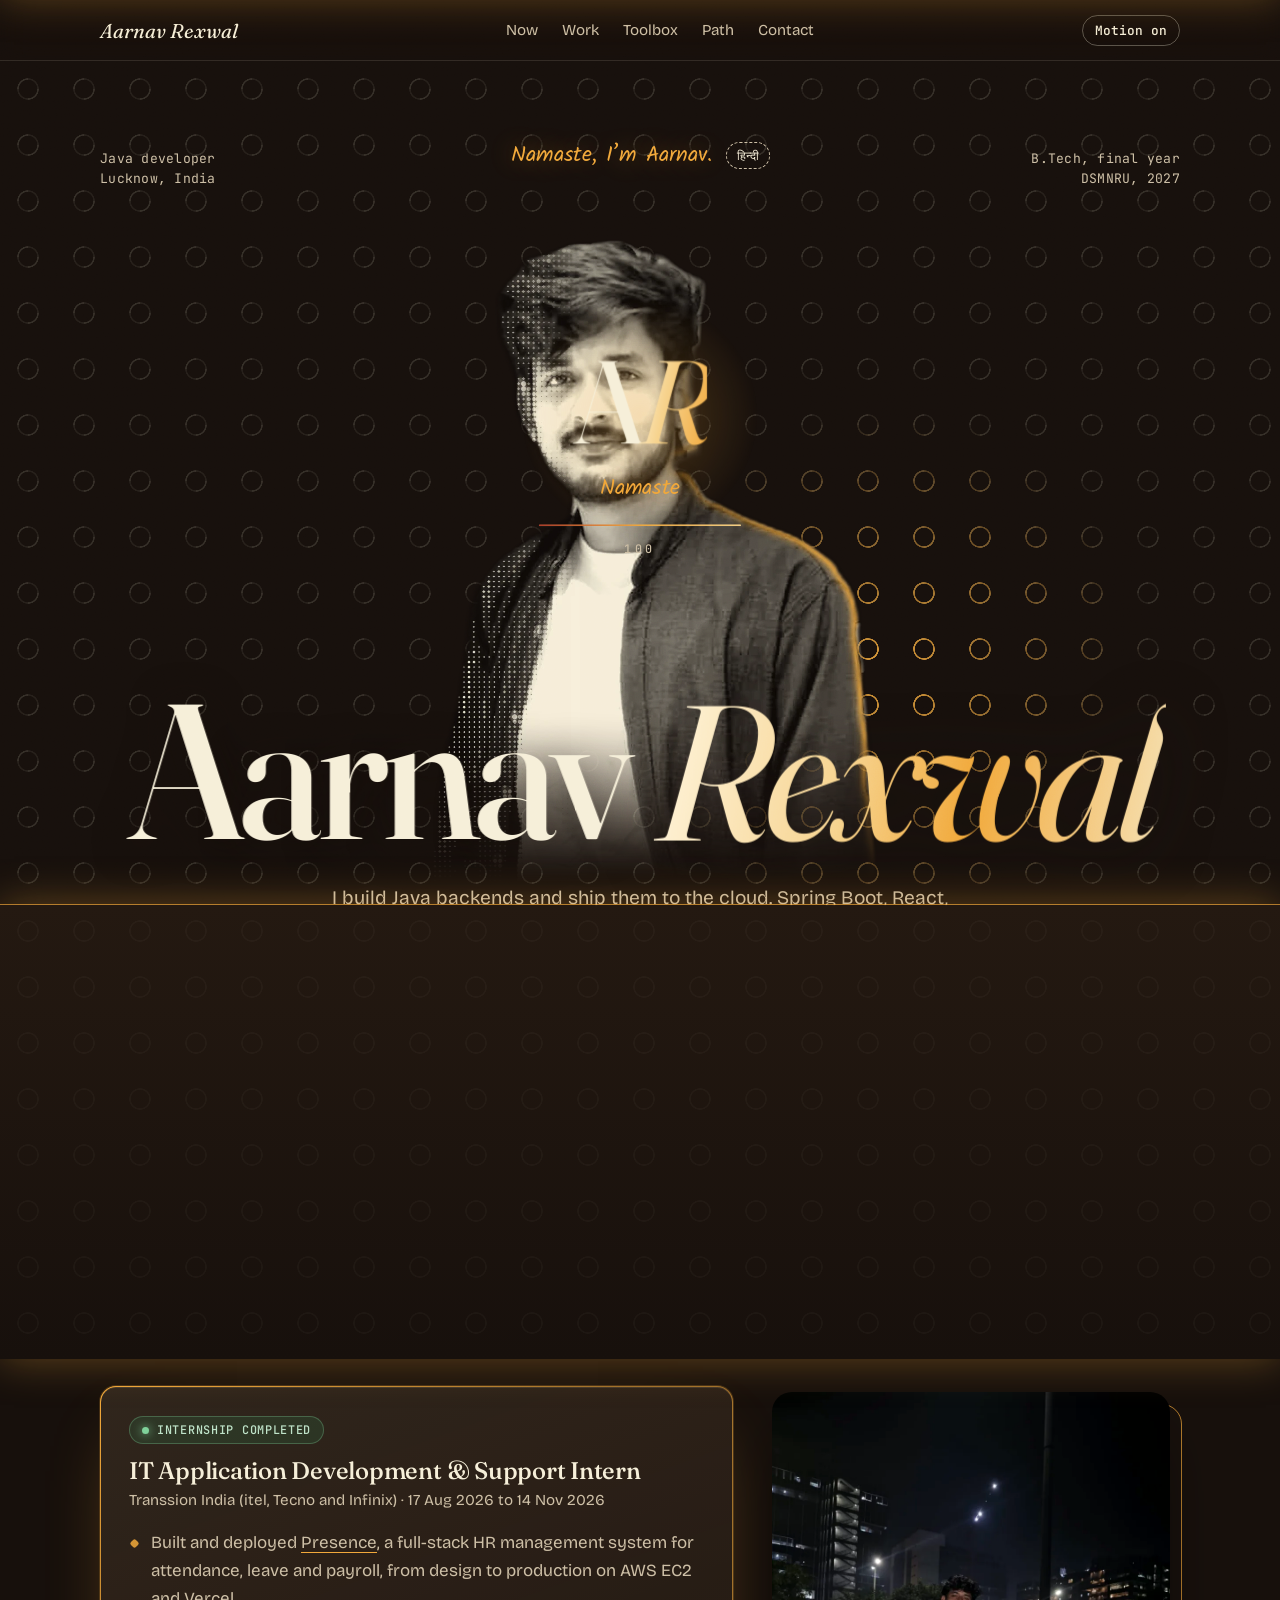
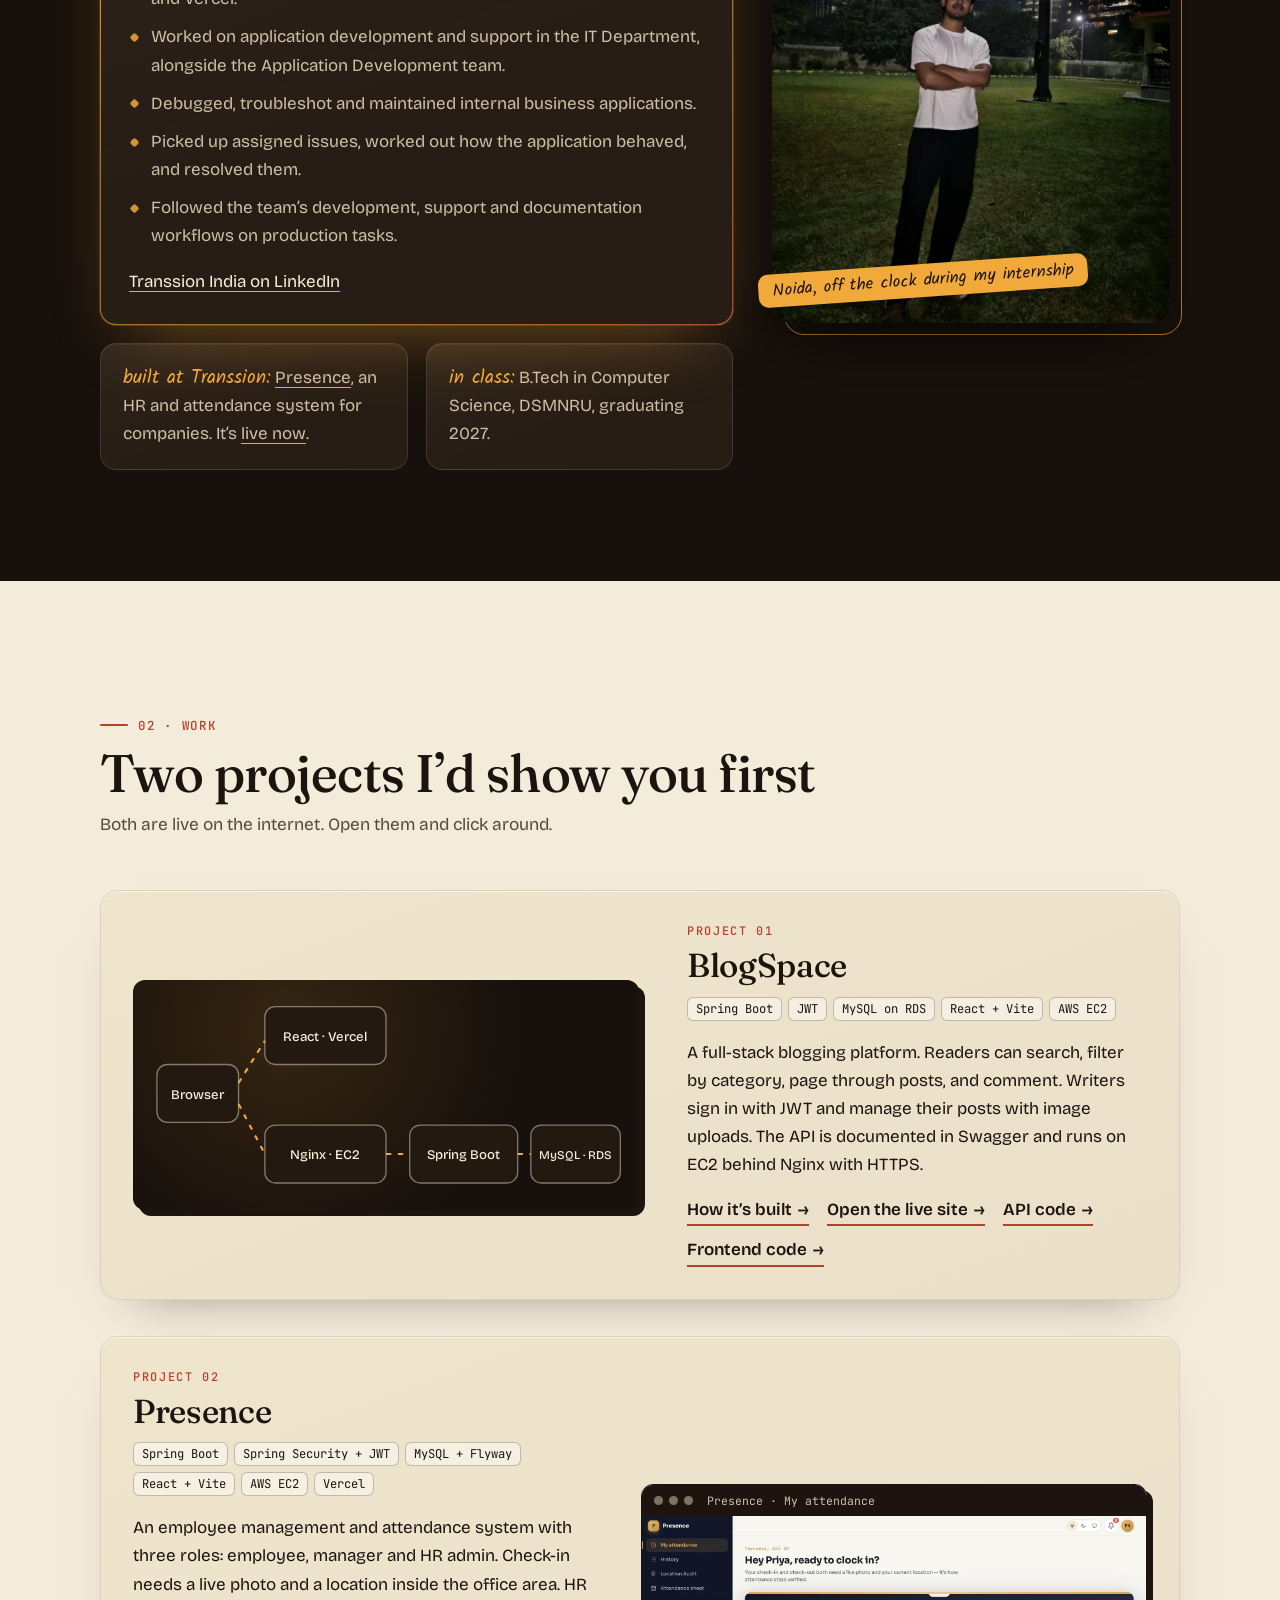
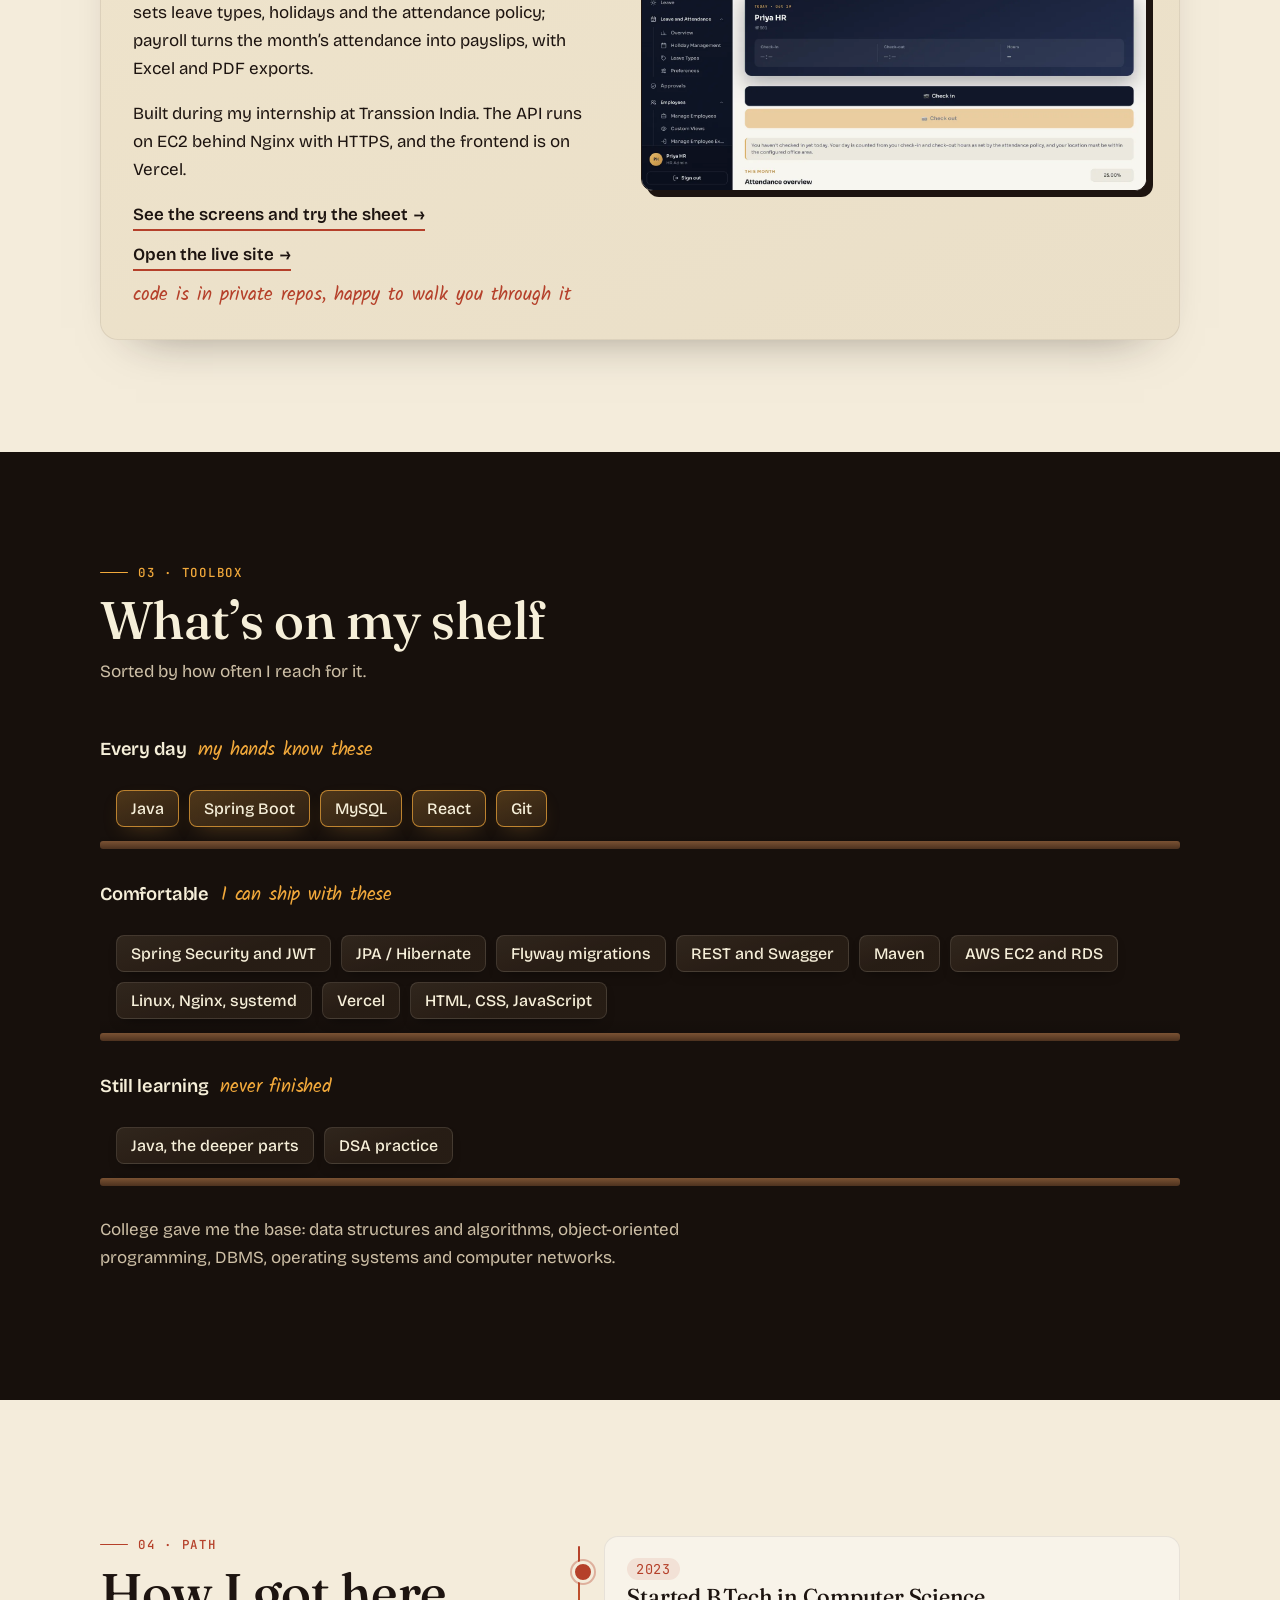
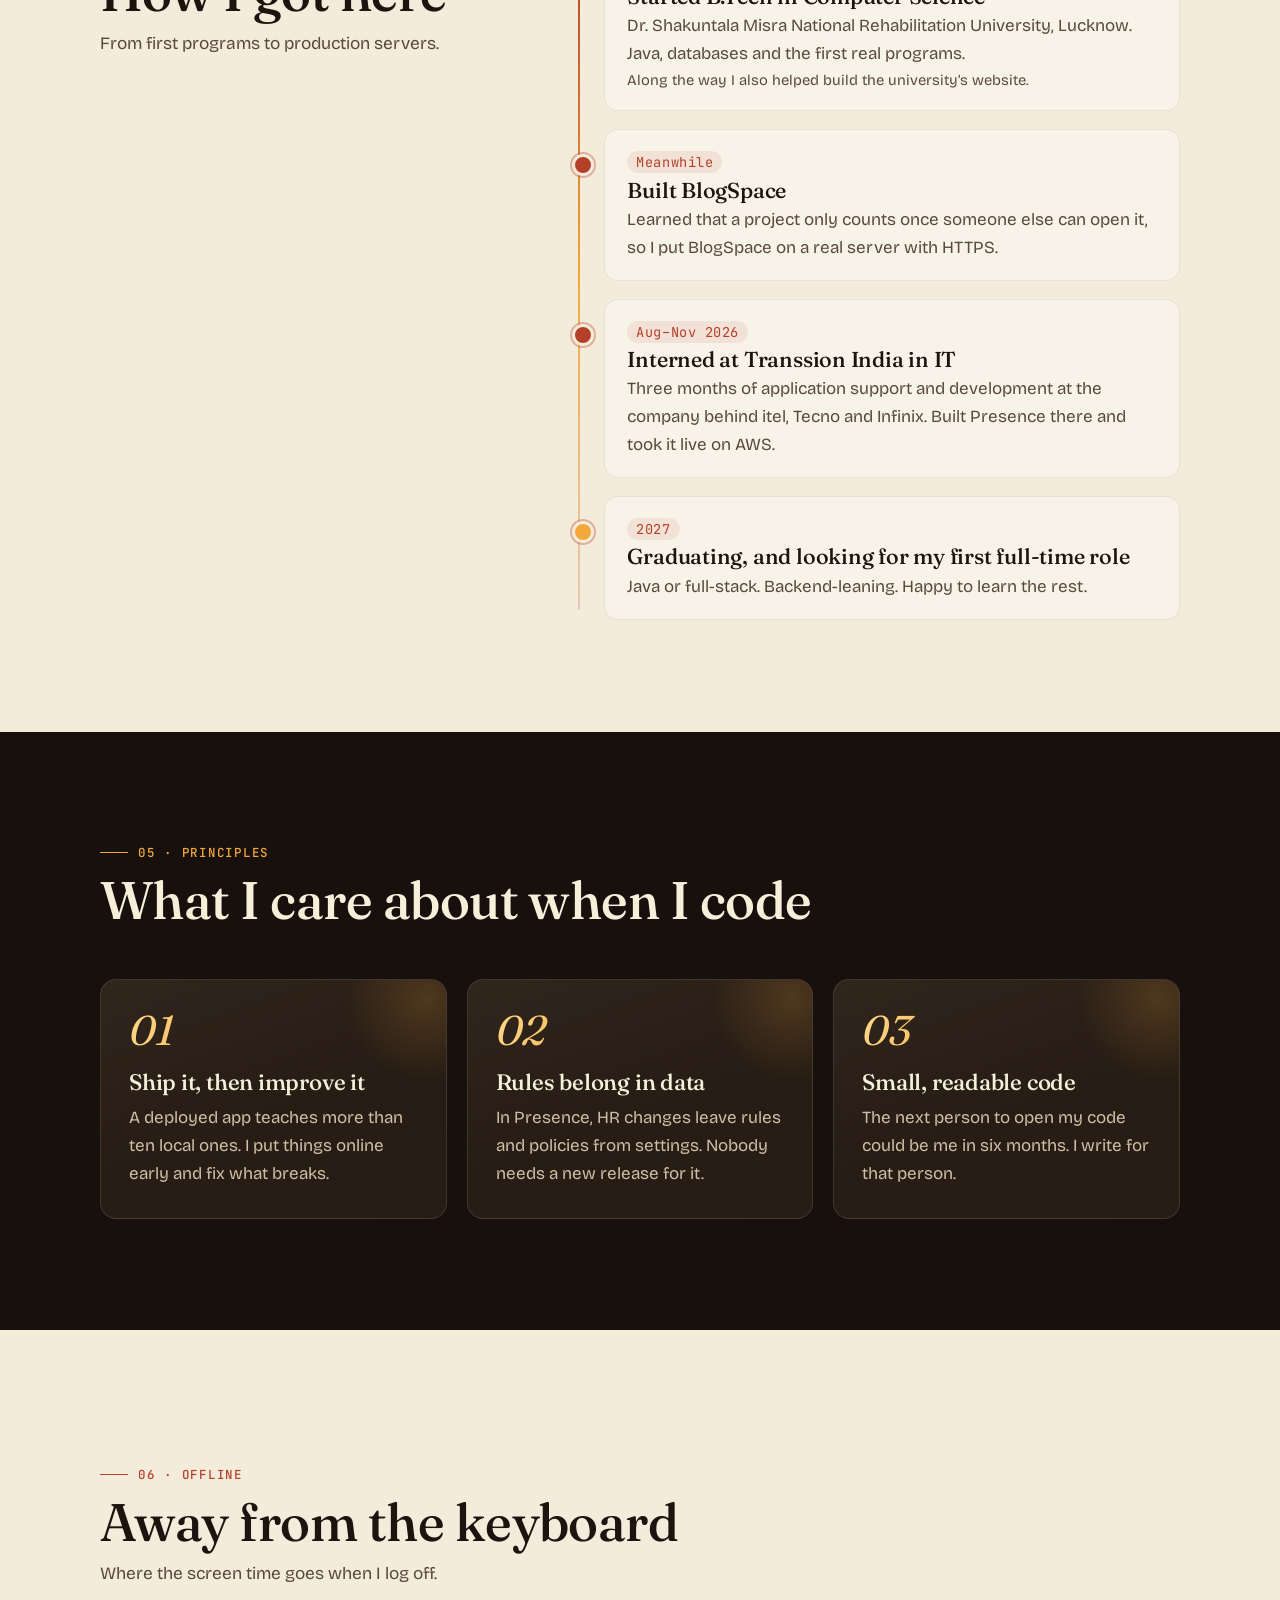
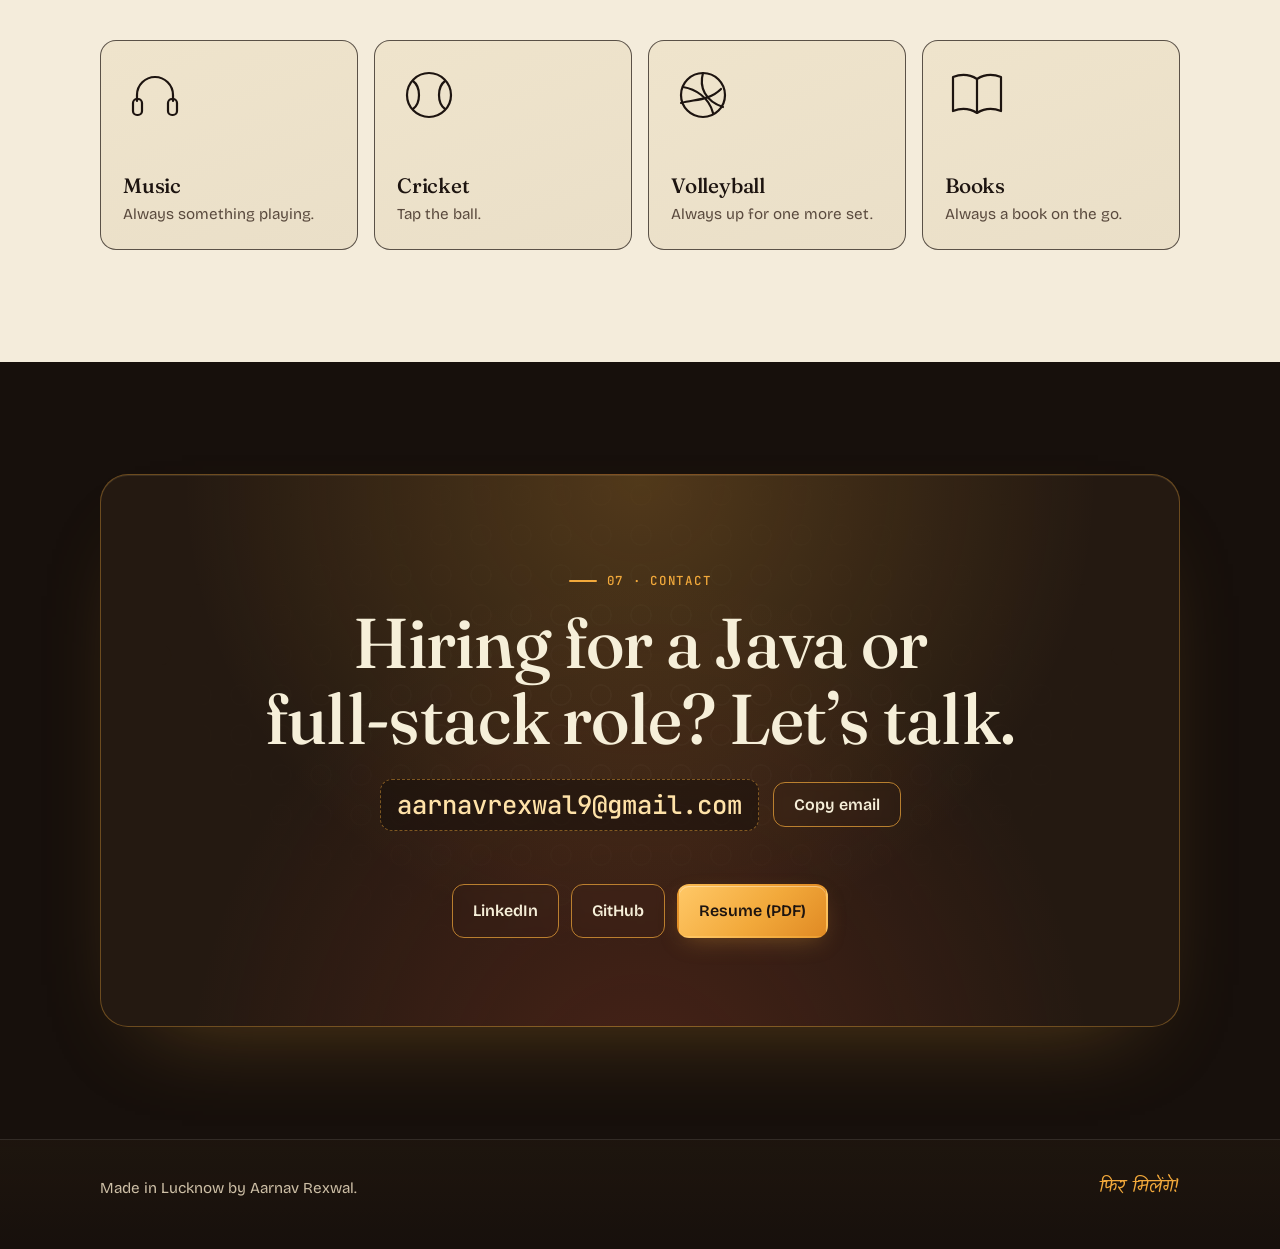
==== commit 28517e1f: "Show Presence as Transsion work, remove test mentions, fix LinkedIn link, add preview image" ====
--- a/index.html
+++ b/index.html
@@ -9,6 +9,13 @@
 <meta property="og:title" content="Aarnav Rexwal, Java Developer">
 <meta property="og:description" content="Java, Spring Boot and React. Builds things, then deploys them.">
 <meta property="og:type" content="website">
+<meta property="og:url" content="https://aarnavrexwal-portfolio-xi-six-22.vercel.app/">
+<meta property="og:image" content="https://aarnavrexwal-portfolio-xi-six-22.vercel.app/assets/img/og-image.jpg">
+<meta property="og:image:width" content="1200">
+<meta property="og:image:height" content="630">
+<meta property="og:image:alt" content="Aarnav Rexwal, Java Developer">
+<meta name="twitter:card" content="summary_large_image">
+<meta name="twitter:image" content="https://aarnavrexwal-portfolio-xi-six-22.vercel.app/assets/img/og-image.jpg">
 <link rel="icon" href="assets/favicon.svg" type="image/svg+xml">
 <link rel="preconnect" href="https://fonts.googleapis.com">
 <link rel="preconnect" href="https://fonts.gstatic.com" crossorigin>
@@ -81,6 +88,7 @@
         <h3>IT Application Development &amp; Support Intern</h3>
         <p class="meta">Transsion India (itel, Tecno and Infinix) · 17 Aug 2026 to 14 Nov 2026</p>
         <ul>
+          <li>Built and deployed <a href="work/presence.html">Presence</a>, a full-stack HR management system for attendance, leave and payroll, from design to production on AWS EC2 and Vercel.</li>
           <li>Worked on application development and support in the IT Department, alongside the Application Development team.</li>
           <li>Debugged, troubleshot and maintained internal business applications.</li>
           <li>Picked up assigned issues, worked out how the application behaved, and resolved them.</li>
@@ -89,7 +97,7 @@
         <p style="margin:18px 0 0"><a href="https://www.linkedin.com/company/transsion-india/posts/" target="_blank" rel="noopener">Transsion India on LinkedIn</a></p>
       </article>
       <div class="small-notes rowed">
-        <div class="card rv"><p><span class="hand">on the side:</span> improving <a href="work/presence.html">Presence</a>, my attendance system for companies. It’s <a href="https://hrms-fronted-two.vercel.app" target="_blank" rel="noopener">live now</a>.</p></div>
+        <div class="card rv"><p><span class="hand">built at Transsion:</span> <a href="work/presence.html">Presence</a>, an HR and attendance system for companies. It’s <a href="https://hrms-fronted-two.vercel.app" target="_blank" rel="noopener">live now</a>.</p></div>
         <div class="card rv"><p><span class="hand">in class:</span> B.Tech in Computer Science, DSMNRU, graduating 2027.</p></div>
       </div>
       </div>
@@ -129,7 +137,7 @@
           <h3 data-n="02">Presence</h3>
           <ul class="tags"><li>Spring Boot</li><li>Spring Security + JWT</li><li>MySQL + Flyway</li><li>React + Vite</li><li>AWS EC2</li><li>Vercel</li></ul>
           <p>An employee management and attendance system with three roles: employee, manager and HR admin. Check-in needs a live photo and a location inside the office area. HR sets leave types, holidays and the attendance policy; payroll turns the month’s attendance into payslips, with Excel and PDF exports.</p>
-          <p>Covered by 250+ automated tests. The API runs on EC2 behind Nginx with HTTPS, and the frontend is on Vercel.</p>
+          <p>Built during my internship at Transsion India. The API runs on EC2 behind Nginx with HTTPS, and the frontend is on Vercel.</p>
           <div class="links"><a href="work/presence.html">See the screens and try the sheet</a><a href="https://hrms-fronted-two.vercel.app" target="_blank" rel="noopener">Open the live site</a></div>
           <p class="hand" style="margin:12px 0 0">code is in private repos, happy to walk you through it</p>
         </div>
@@ -145,7 +153,7 @@
       <div class="shelf daily rv"><h3>Every day <span class="hand">my hands know these</span></h3>
         <ul class="items"><li>Java</li><li>Spring Boot</li><li>MySQL</li><li>React</li><li>Git</li></ul></div>
       <div class="shelf rv"><h3>Comfortable <span class="hand">I can ship with these</span></h3>
-        <ul class="items"><li>Spring Security and JWT</li><li>JPA / Hibernate</li><li>Flyway migrations</li><li>REST and Swagger</li><li>JUnit 5 and Vitest</li><li>Maven</li><li>AWS EC2 and RDS</li><li>Linux, Nginx, systemd</li><li>Vercel</li><li>HTML, CSS, JavaScript</li></ul></div>
+        <ul class="items"><li>Spring Security and JWT</li><li>JPA / Hibernate</li><li>Flyway migrations</li><li>REST and Swagger</li><li>Maven</li><li>AWS EC2 and RDS</li><li>Linux, Nginx, systemd</li><li>Vercel</li><li>HTML, CSS, JavaScript</li></ul></div>
       <div class="shelf rv"><h3>Still learning <span class="hand">never finished</span></h3>
         <ul class="items"><li>Java, the deeper parts</li><li>DSA practice</li></ul></div>
     </div>
@@ -159,8 +167,8 @@
     <div class="sec-head rv"><span class="eyebrow">04 · Path</span><h2 id="path-h">How I got here</h2><p>From first programs to production servers.</p></div>
     <ol class="path rv">
       <li><span class="when">2023</span><h3>Started B.Tech in Computer Science</h3><p>Dr. Shakuntala Misra National Rehabilitation University, Lucknow. Java, databases and the first real programs.</p><p class="tiny">Along the way I also helped build the university’s website.</p></li>
-      <li><span class="when">Meanwhile</span><h3>Built BlogSpace, then shipped Presence</h3><p>Learned that a project only counts once someone else can open it, so I put BlogSpace on a real server with HTTPS, then took Presence live too.</p></li>
-      <li><span class="when">Aug–Nov 2026</span><h3>Interned at Transsion India in IT</h3><p>Three months of application support and development at the company behind itel, Tecno and Infinix.</p></li>
+      <li><span class="when">Meanwhile</span><h3>Built BlogSpace</h3><p>Learned that a project only counts once someone else can open it, so I put BlogSpace on a real server with HTTPS.</p></li>
+      <li><span class="when">Aug–Nov 2026</span><h3>Interned at Transsion India in IT</h3><p>Three months of application support and development at the company behind itel, Tecno and Infinix. Built Presence there and took it live on AWS.</p></li>
       <li><span class="when">2027</span><h3>Graduating, and looking for my first full-time role</h3><p>Java or full-stack. Backend-leaning. Happy to learn the rest.</p></li>
     </ol>
   </div>
@@ -198,7 +206,7 @@
     <div class="mailrow rv"><span class="mail" id="mail">aarnavrexwal9@gmail.com</span><button class="btn ghost" id="copy-mail" type="button">Copy email</button></div>
     <p class="status" id="copy-status" role="status"></p>
     <div class="contact-links rv">
-      <a class="btn ghost" href="https://www.linkedin.com/in/aarnav-rexwal-a05599411" target="_blank" rel="noopener">LinkedIn</a>
+      <a class="btn ghost" href="https://www.linkedin.com/in/aarnav-rexwal" target="_blank" rel="noopener">LinkedIn</a>
       <a class="btn ghost" href="https://github.com/AarnavRexwal" target="_blank" rel="noopener">GitHub</a>
       <a class="btn" href="assets/Aarnav_Rexwal_Resume.pdf" target="_blank" rel="noopener">Resume (PDF)</a>
     </div>
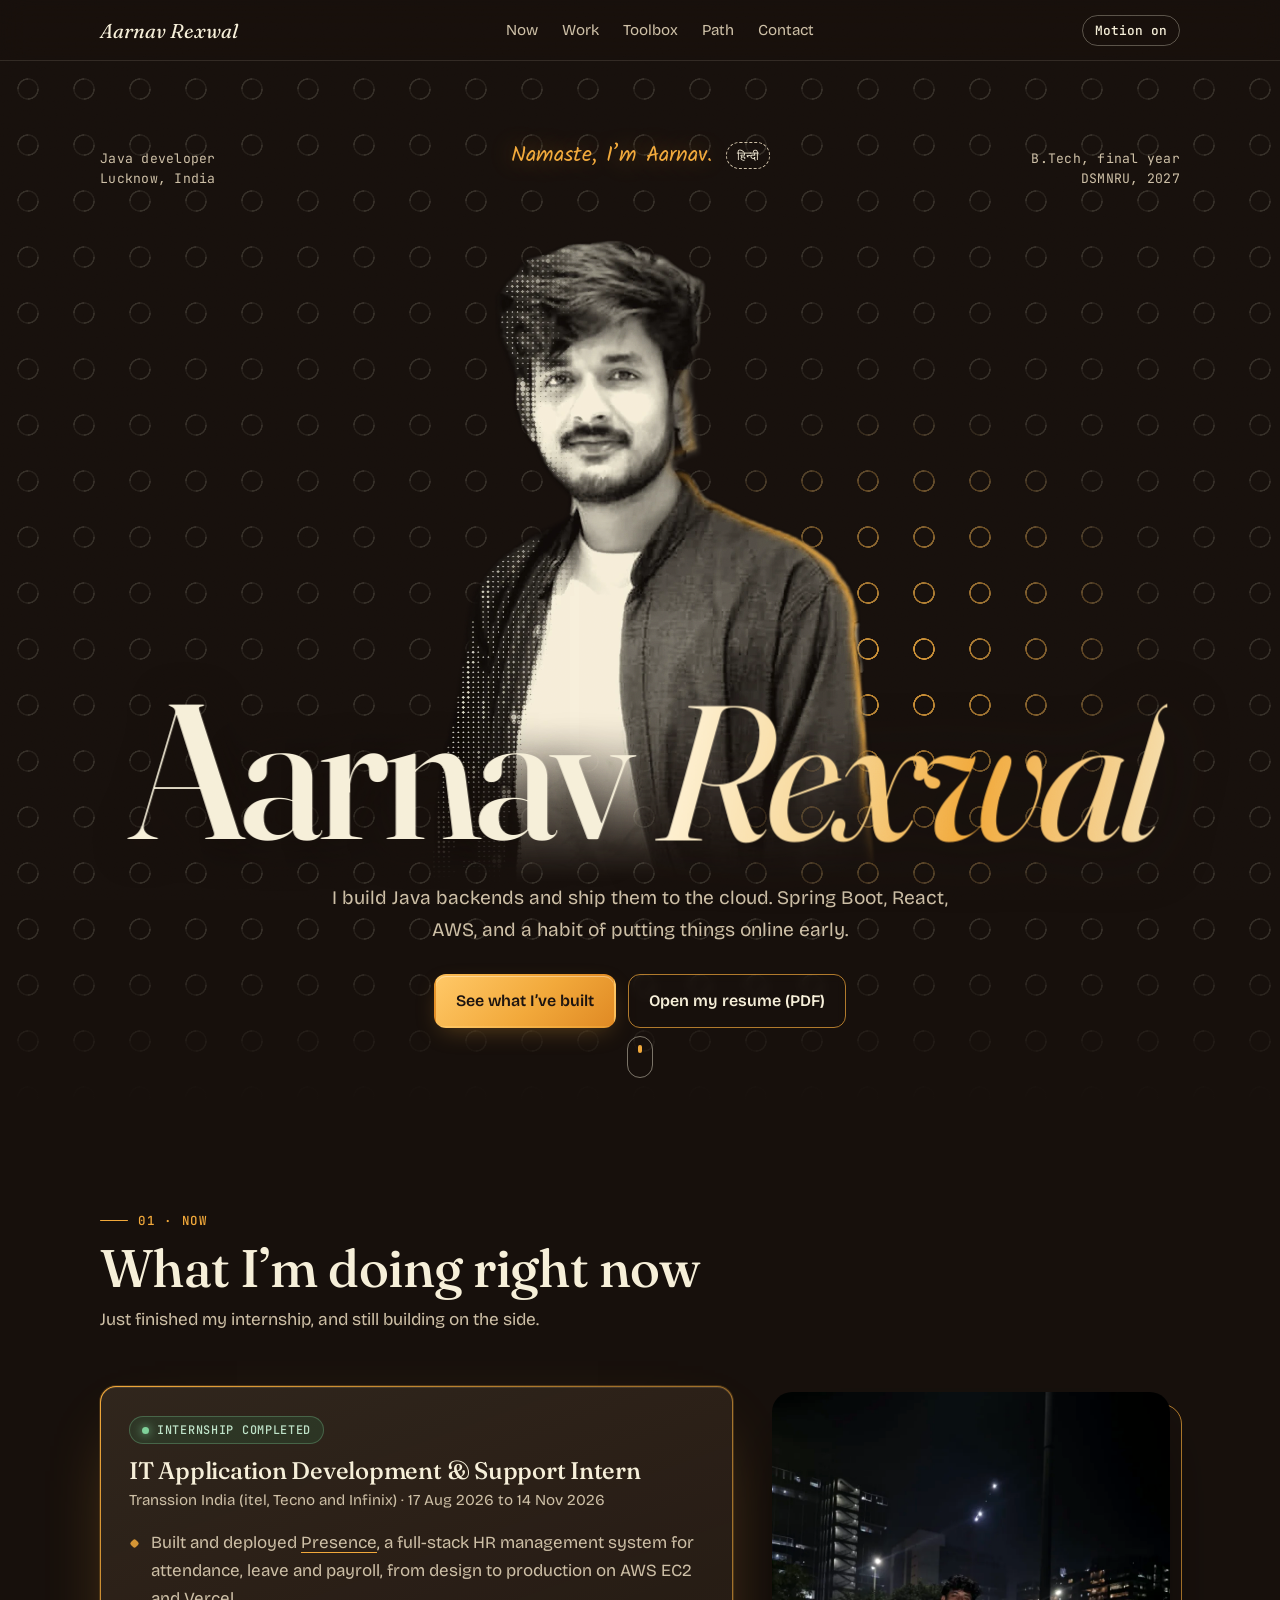
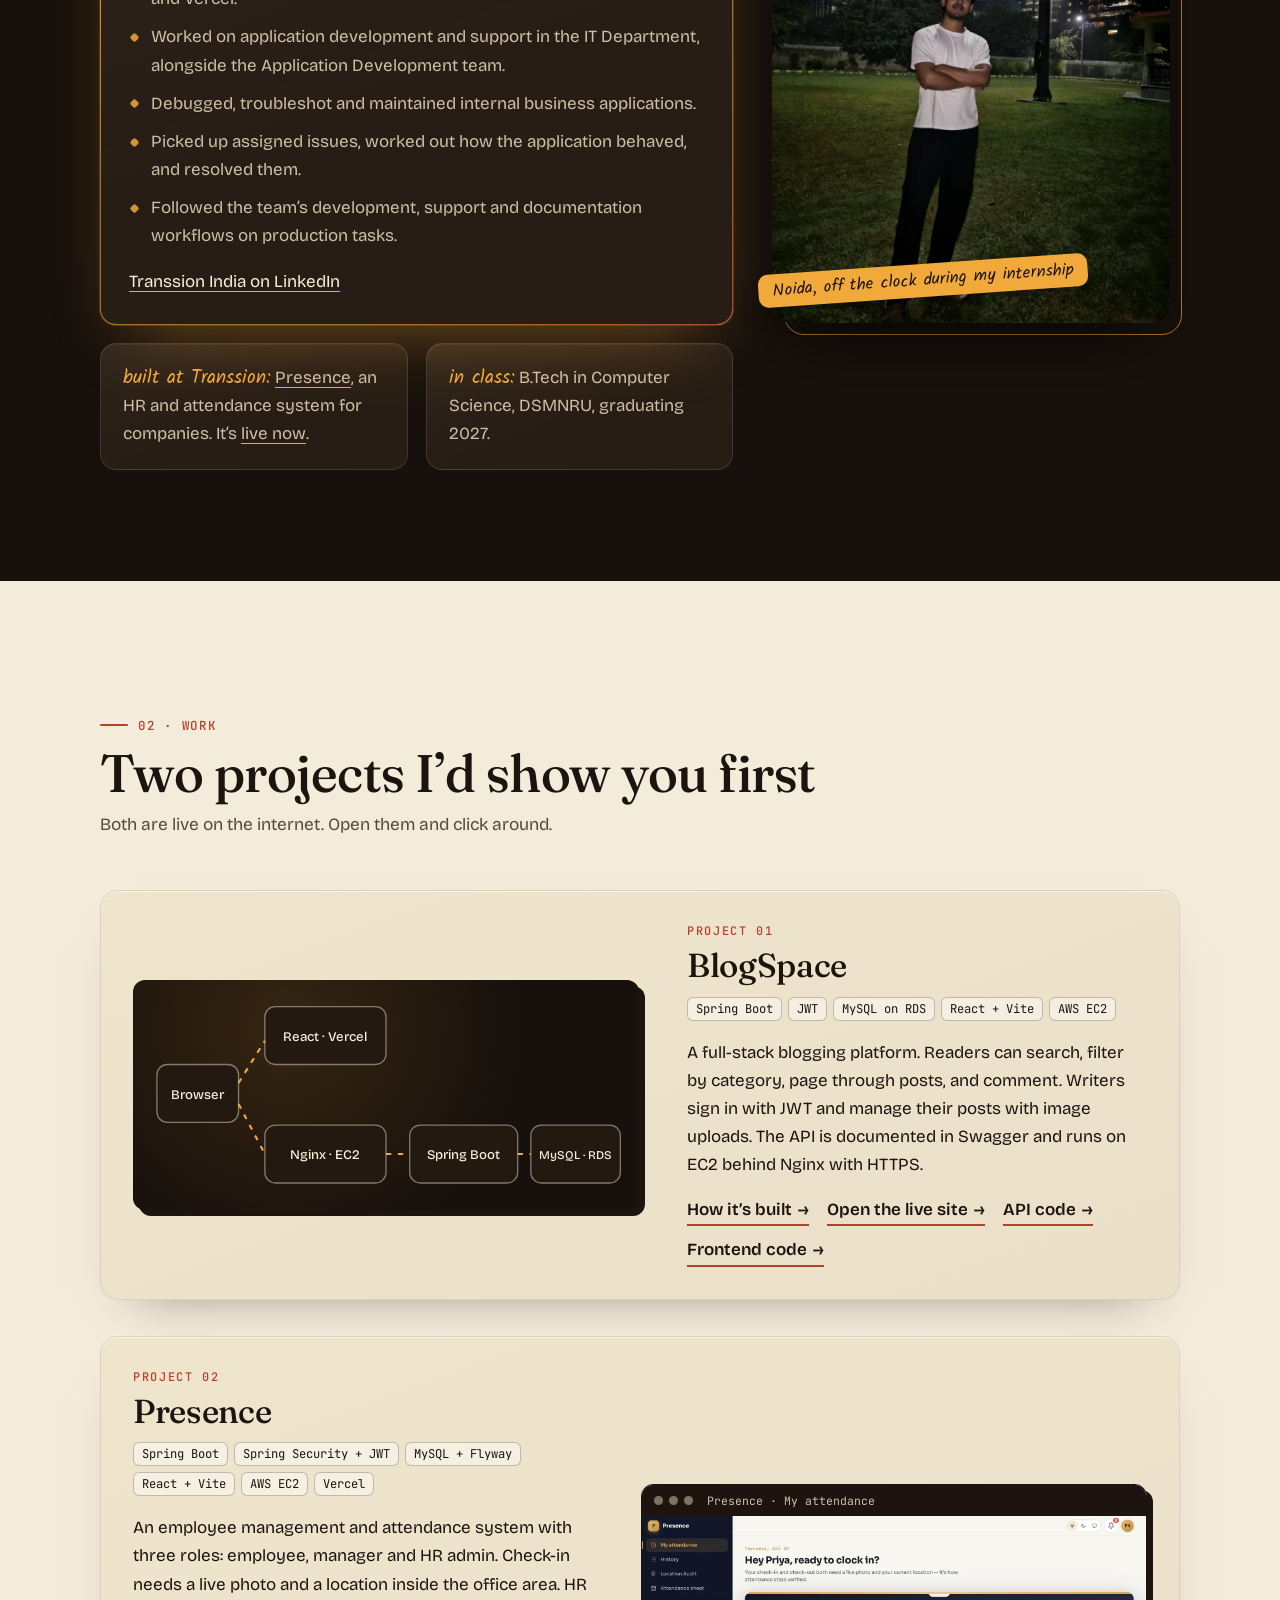
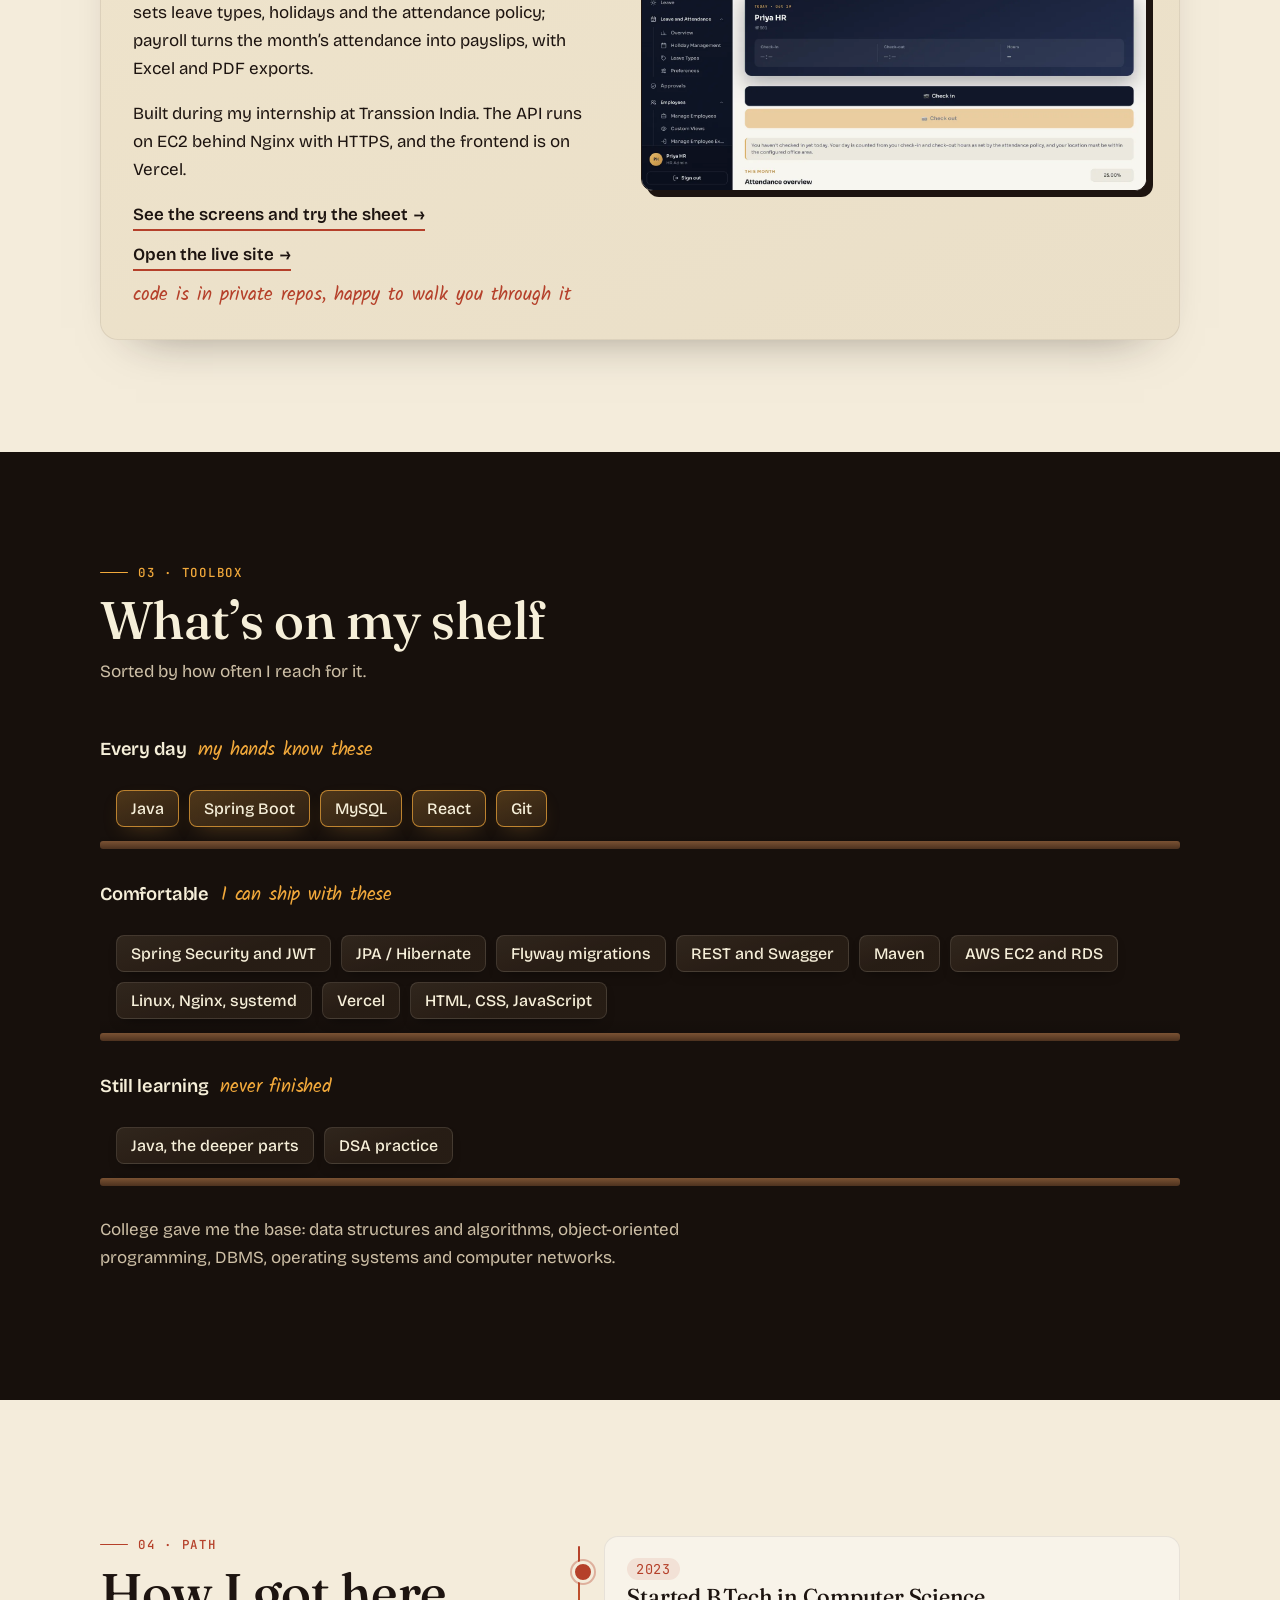
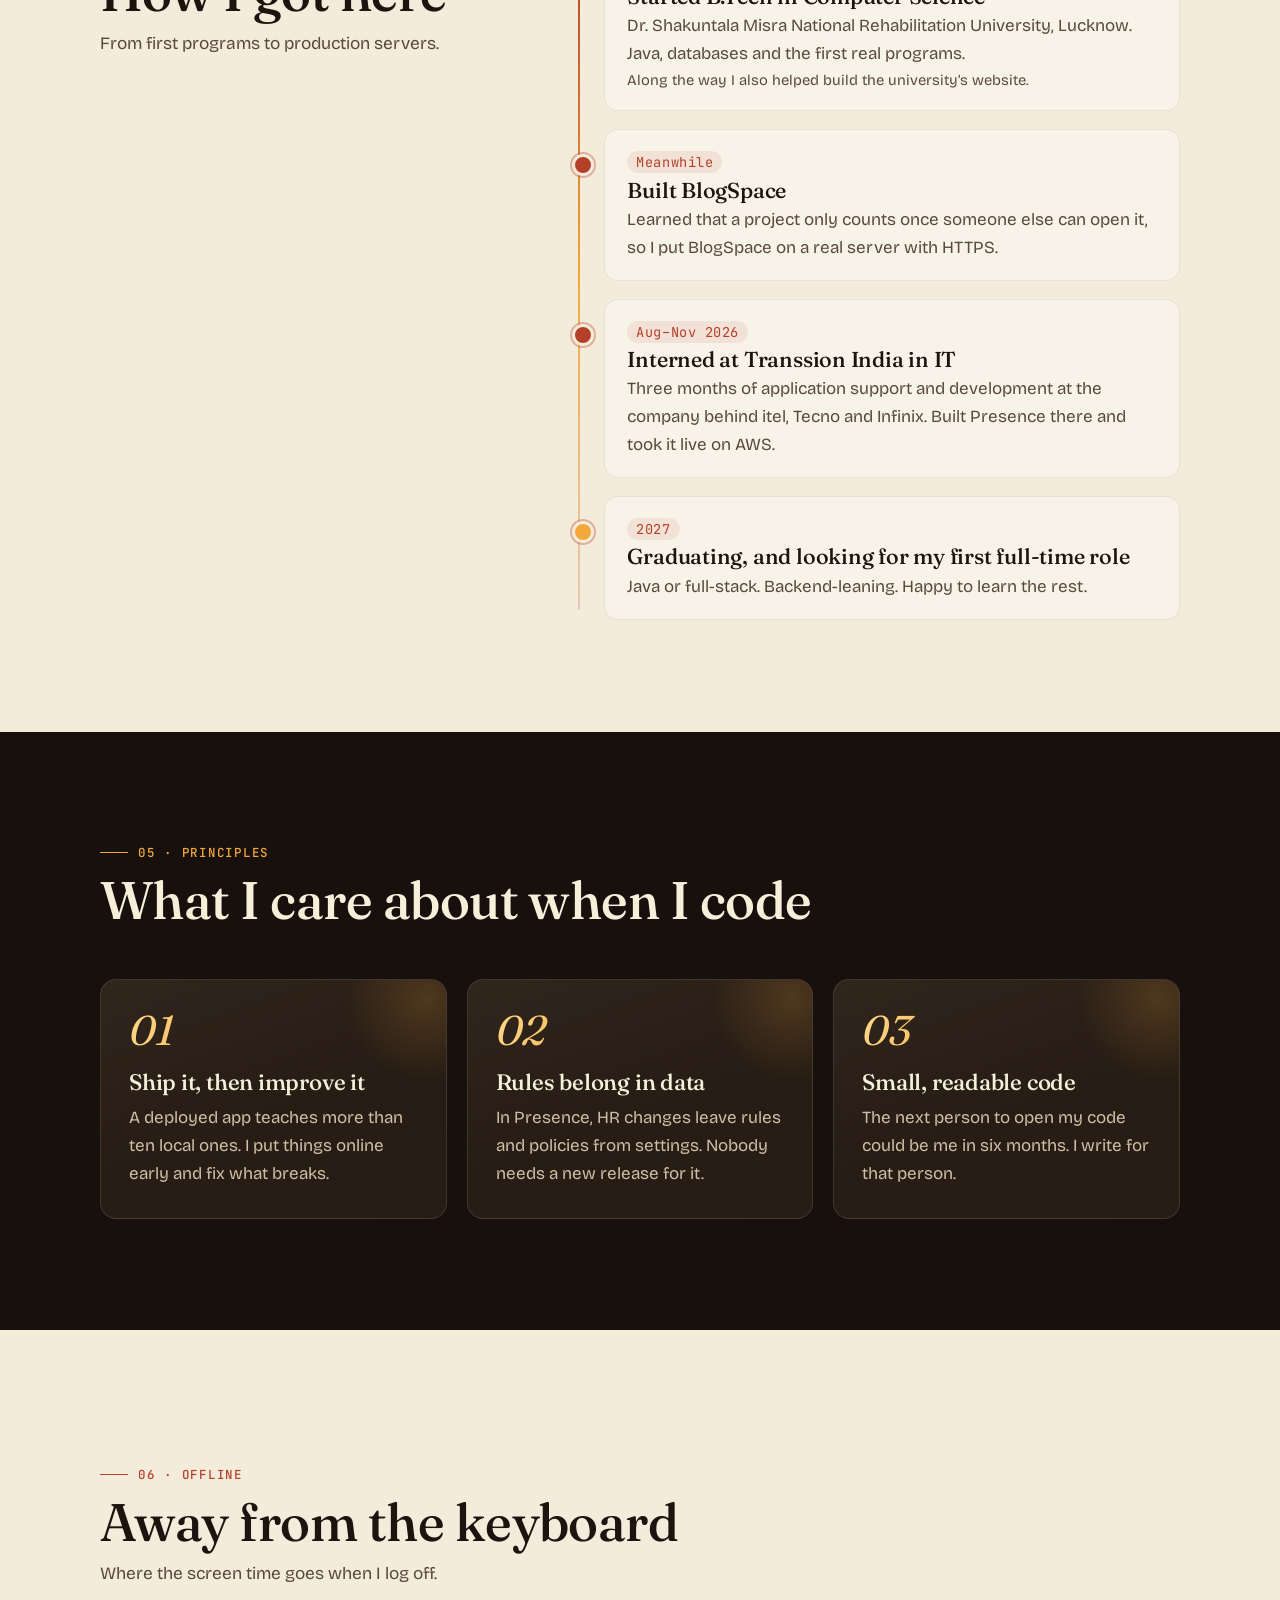
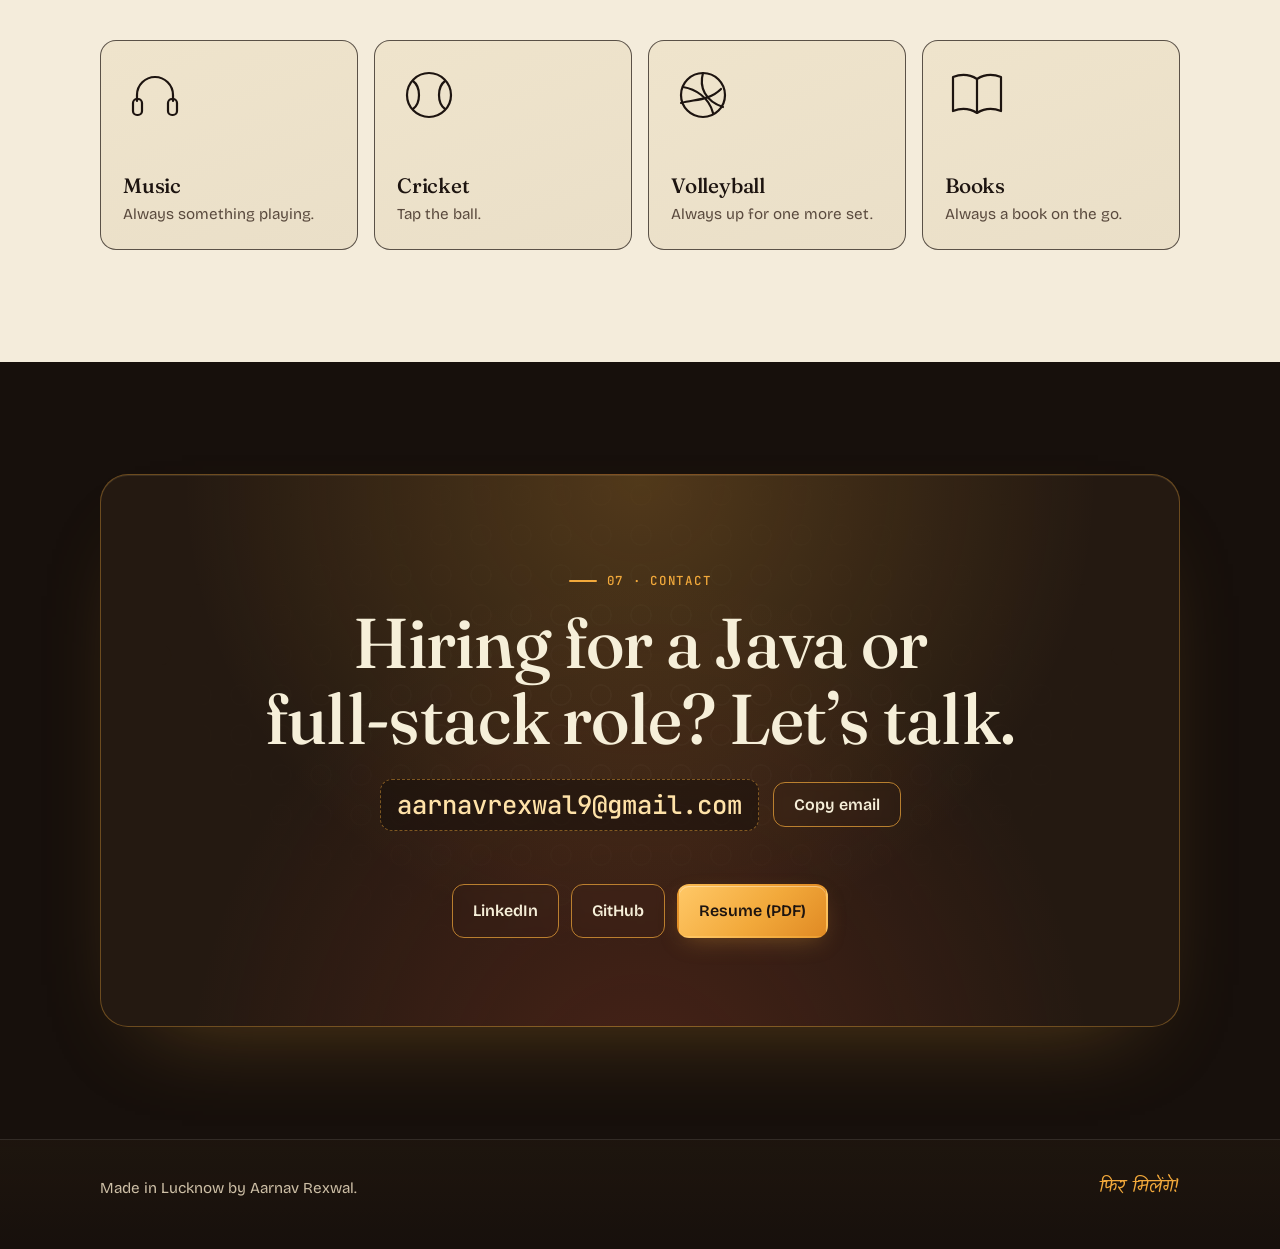
==== commit 3161337f: "Rename resume PDF and update its links Co-Authored-By: Claude Opus 5.5 <noreply@anthropic.com>" ====
--- a/index.html
+++ b/index.html
@@ -72,7 +72,7 @@
     <p class="lede">I build Java backends and ship them to the cloud. Spring Boot, React, AWS, and a habit of putting things online early.</p>
     <div class="cta">
       <a class="btn" href="#work">See what I’ve built</a>
-      <a class="btn ghost" href="assets/Aarnav_Rexwal_Resume.pdf" target="_blank" rel="noopener">Open my resume (PDF)</a>
+      <a class="btn ghost" href="assets/Aarnav_Rexwal_Resume_Public.pdf" target="_blank" rel="noopener">Open my resume (PDF)</a>
     </div>
   </div>
   <a class="scroll-cue" href="#now" aria-label="Scroll to the next section"><span></span></a>
@@ -208,7 +208,7 @@
     <div class="contact-links rv">
       <a class="btn ghost" href="https://www.linkedin.com/in/aarnav-rexwal" target="_blank" rel="noopener">LinkedIn</a>
       <a class="btn ghost" href="https://github.com/AarnavRexwal" target="_blank" rel="noopener">GitHub</a>
-      <a class="btn" href="assets/Aarnav_Rexwal_Resume.pdf" target="_blank" rel="noopener">Resume (PDF)</a>
+      <a class="btn" href="assets/Aarnav_Rexwal_Resume_Public.pdf" target="_blank" rel="noopener">Resume (PDF)</a>
     </div>
   </div></div>
 </section>
